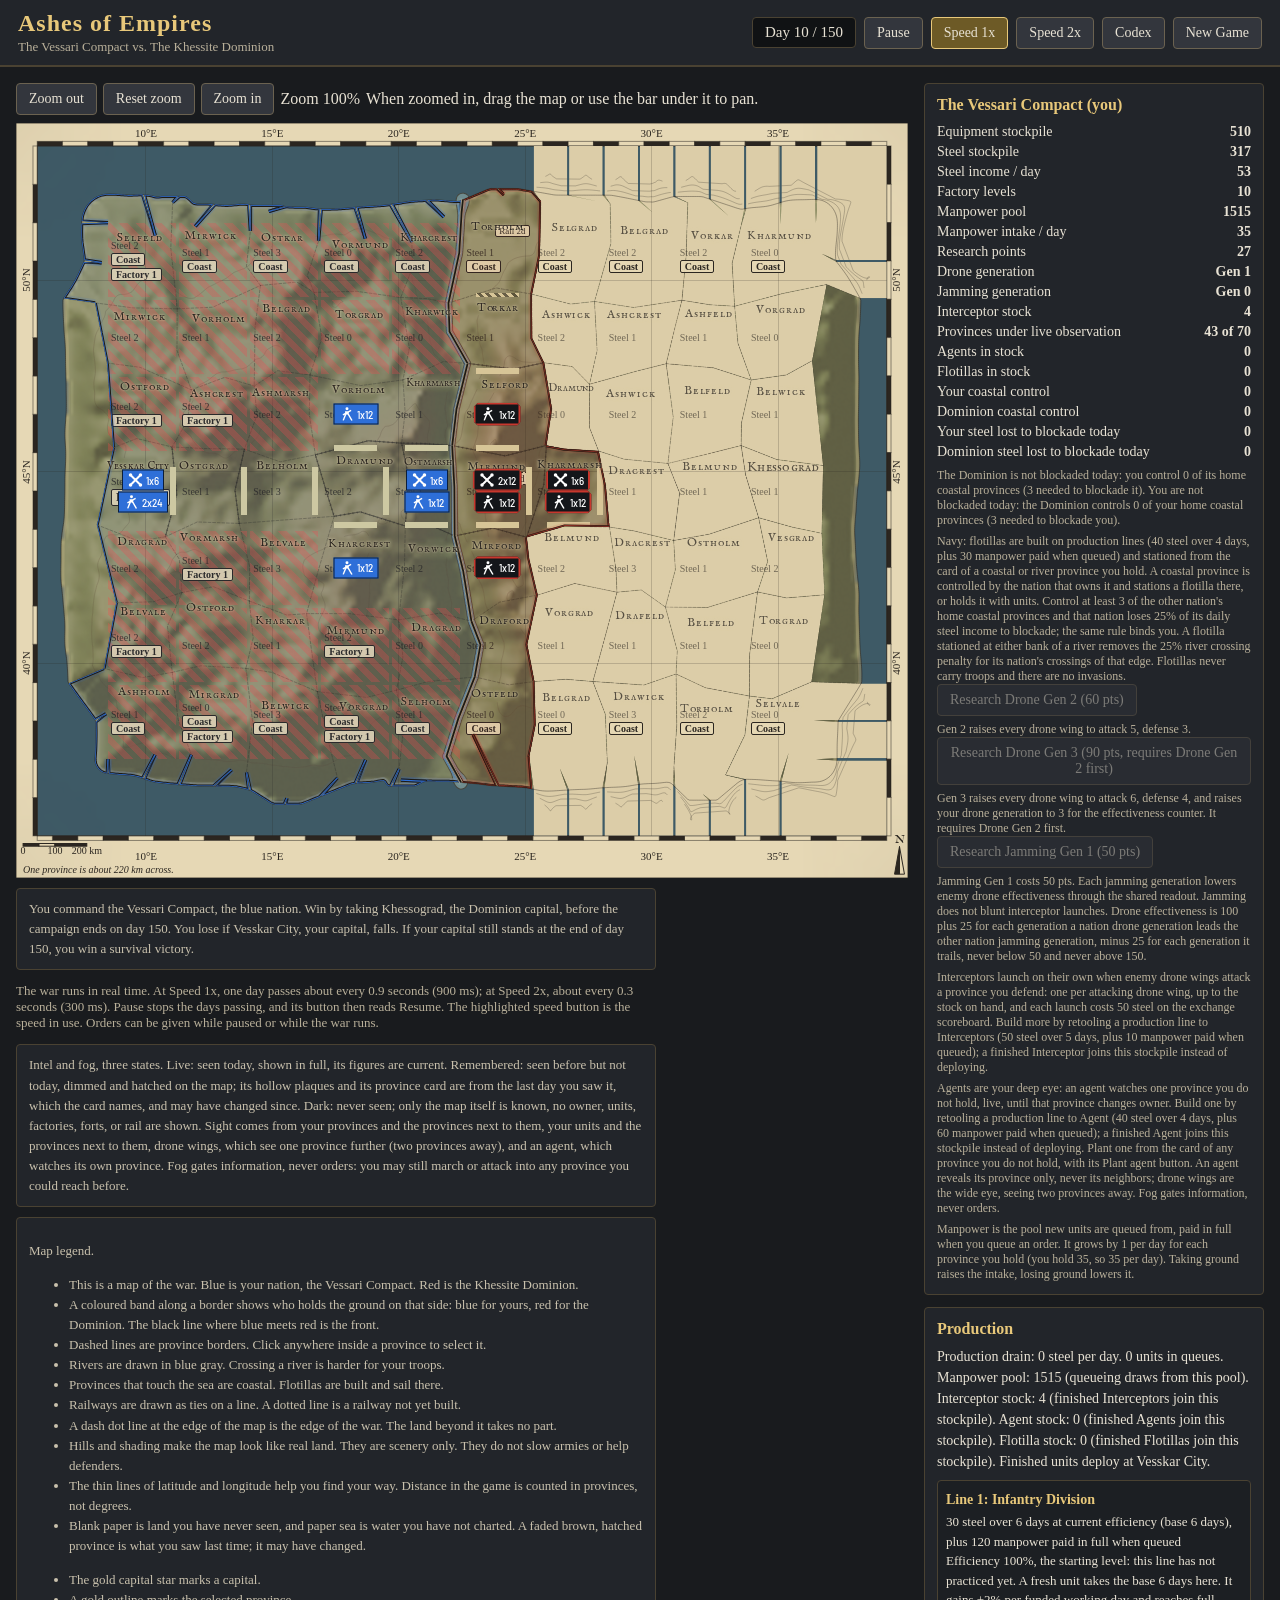
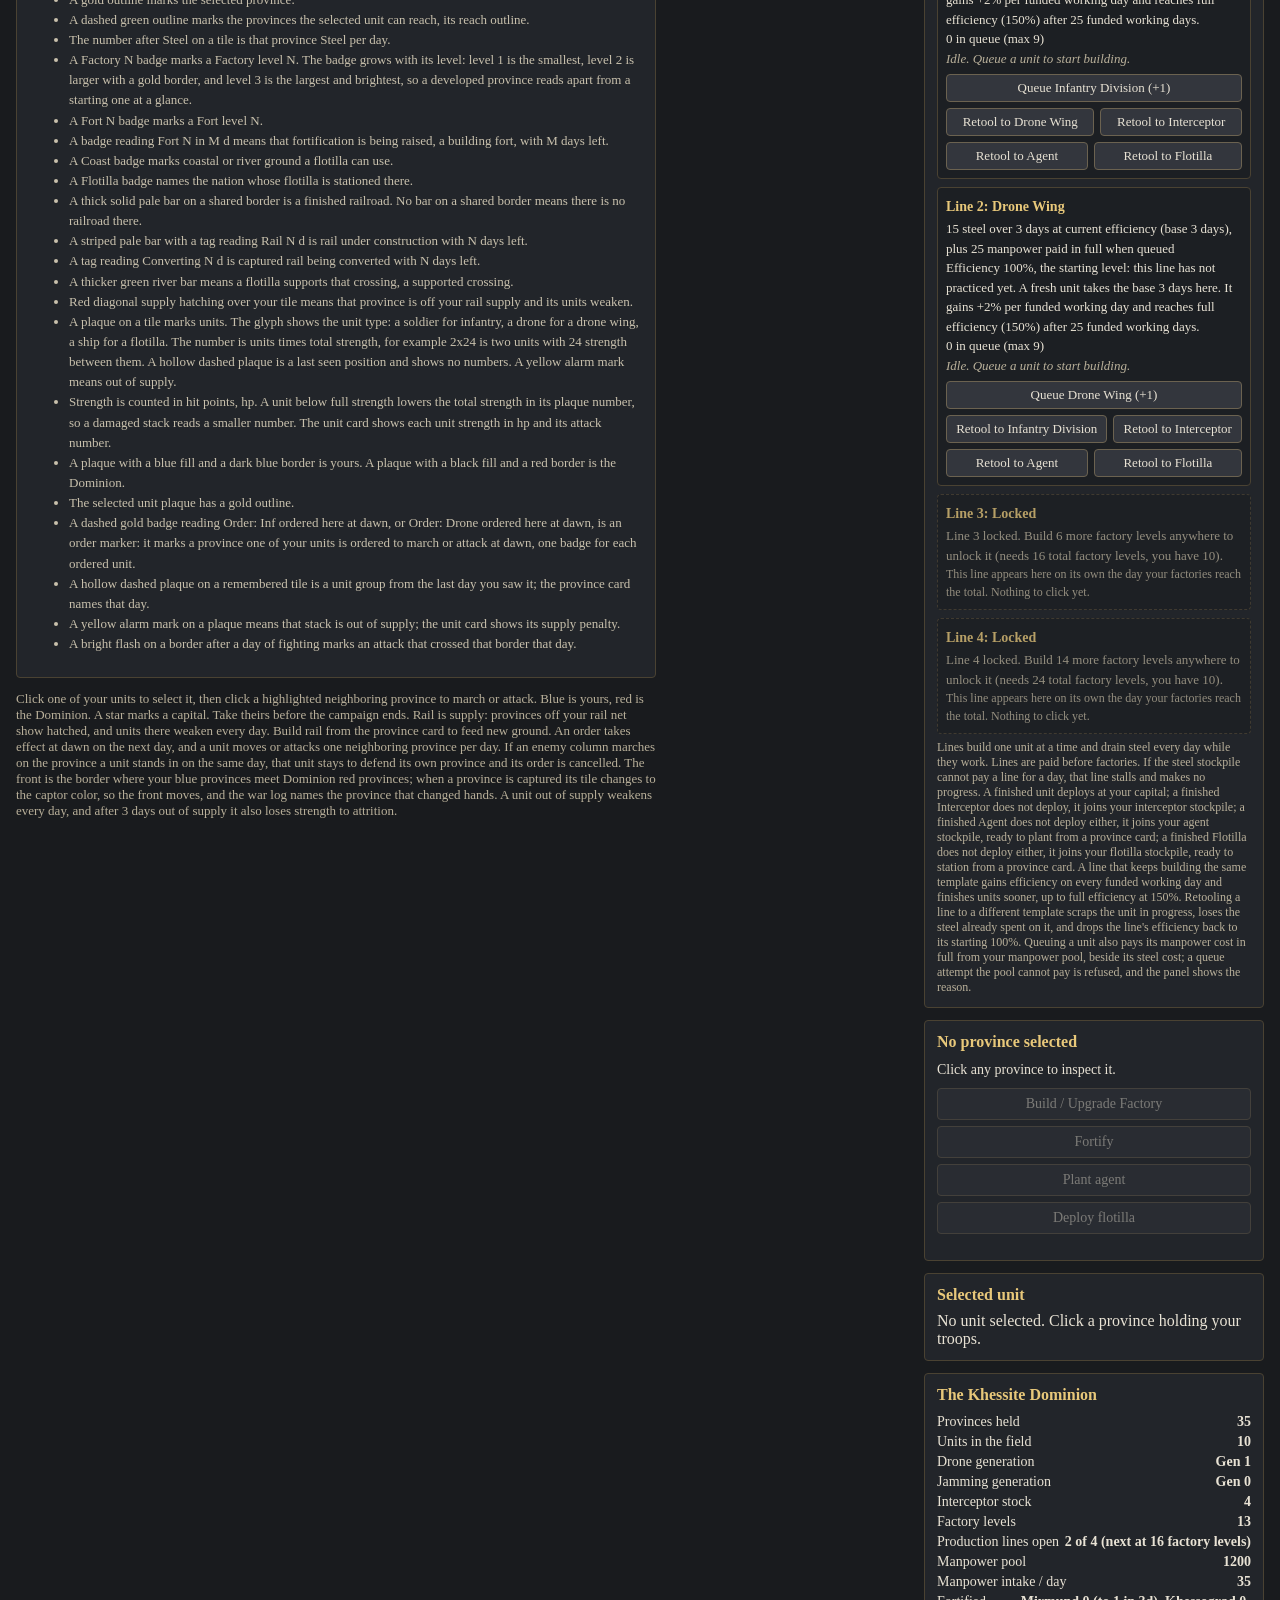
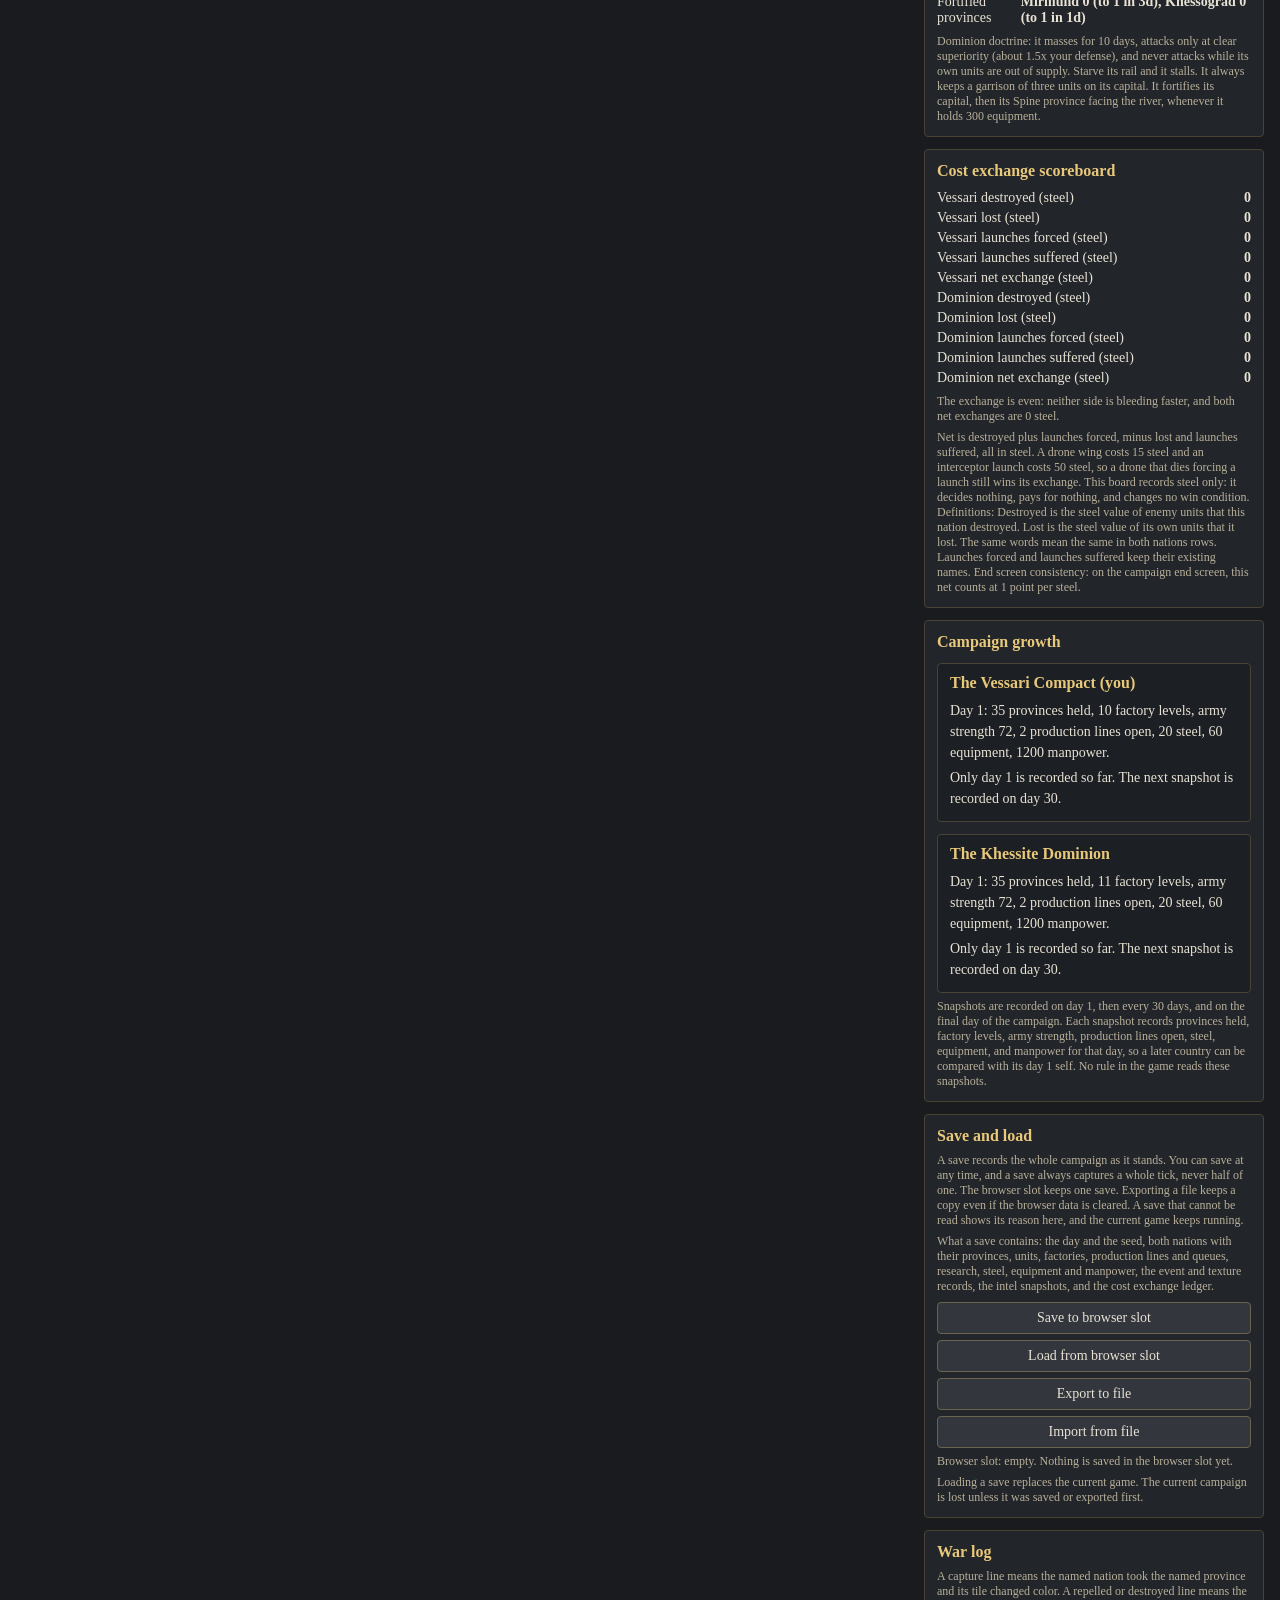
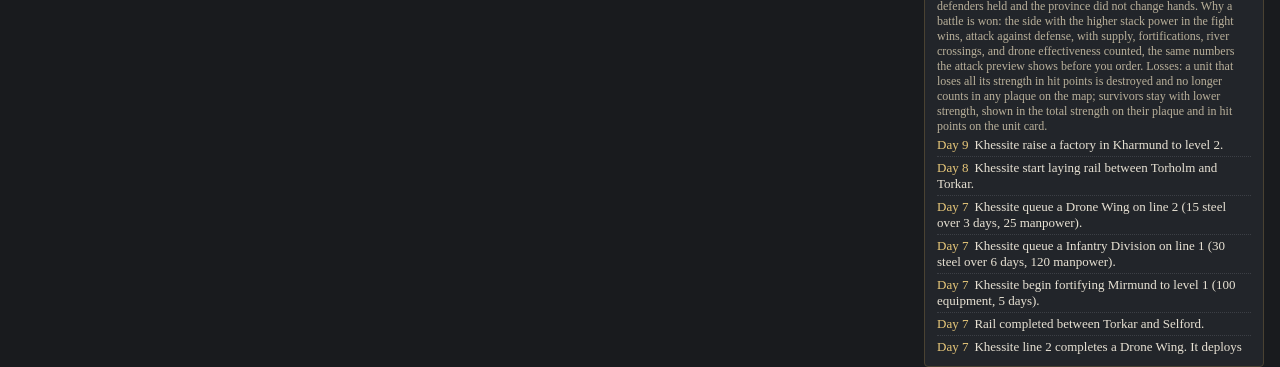
==== index.html @ 32f6f7ae "Cycle 23 Step 19a: TX-LAND winner wired above the relief raster (Opus 5.5)" ====
<!DOCTYPE html>
<html lang="en">
<head>
<meta charset="utf-8">
<meta name="viewport" content="width=device-width, initial-scale=1">
<title>Ashes of Empires, Iteration 2</title>
<link rel="stylesheet" href="css/style.css">
<link rel="stylesheet" href="css/plaques.css">
</head>
<body>
<header>
  <div class="title-block">
    <h1>Ashes of Empires</h1>
    <p class="subtitle">The Vessari Compact vs. The Khessite Dominion</p>
  </div>
  <div class="controls">
    <div class="day-box">Day <span id="day-counter">1</span> / <span id="day-max">150</span></div>
    <button id="btn-pause" type="button">Pause</button>
    <button id="btn-speed1" type="button" class="speed active">Speed 1x</button>
    <button id="btn-speed2" type="button" class="speed">Speed 2x</button>
    <button id="btn-codex" type="button">Codex</button>
    <button id="btn-new" type="button">New Game</button>
  </div>
</header>

<main>
  <section class="map-wrap">
    <div class="map-zoom">
      <button id="btn-zoom-out" type="button">Zoom out</button>
      <button id="btn-zoom-reset" type="button">Reset zoom</button>
      <button id="btn-zoom-in" type="button">Zoom in</button>
      <span id="zoom-label">Zoom 100%</span>
      <span id="pan-hint">When zoomed in, drag the map or use the bar under it to pan.</span>
    </div>
    <div id="map-viewport">
      <div id="map-board">
        <canvas id="map-base" aria-hidden="true"></canvas>
        <canvas id="map-fog" aria-hidden="true"></canvas>
        <canvas id="map-state" aria-hidden="true"></canvas>
        <div id="map" class="map" aria-label="Province map"></div>
        <div id="map-labels"></div>
        <div id="map-chart-labels"></div>
        <canvas id="map-beats" aria-hidden="true"></canvas>
      </div>
    </div>
    <div id="start-statement" class="intel-legend">
      You command the Vessari Compact, the blue nation. Win by taking Khessograd, the Dominion
      capital, before the campaign ends on day 150. You lose if Vesskar City, your capital, falls.
      If your capital still stands at the end of day 150, you win a survival victory.
    </div>
    <p id="controls-explain" class="hint">
      The war runs in real time. At Speed 1x, one day passes about every 0.9 seconds (900 ms);
      at Speed 2x, about every 0.3 seconds (300 ms). Pause stops the days passing, and its button
      then reads Resume. The highlighted speed button is the speed in use. Orders can be given
      while paused or while the war runs.
    </p>
    <div id="intel-legend" class="intel-legend">
      Intel and fog, three states. Live: seen today, shown in full, its figures are current.
      Remembered: seen before but not today, dimmed and hatched on the map; its hollow plaques
      and its province card are from the last day you saw it, which the card names, and may have changed since.
      Dark: never seen; only the map itself is known, no owner, units, factories, forts, or rail are shown.
      Sight comes from your provinces and the provinces next to them, your units and the provinces
      next to them, drone wings, which see one province further (two provinces away), and an agent,
      which watches its own province. Fog gates information, never orders: you may still march or
      attack into any province you could reach before.
    </div>
    <div id="map-legend" class="intel-legend">
      <p class="legend-title">Map legend.</p>
      <ul class="legend-list">
        <li>This is a map of the war. Blue is your nation, the Vessari Compact. Red is the Khessite Dominion.</li>
        <li>A coloured band along a border shows who holds the ground on that side: blue for yours, red for the Dominion. The black line where blue meets red is the front.</li>
        <li>Dashed lines are province borders. Click anywhere inside a province to select it.</li>
        <li>Rivers are drawn in blue gray. Crossing a river is harder for your troops.</li>
        <li>Provinces that touch the sea are coastal. Flotillas are built and sail there.</li>
        <li>Railways are drawn as ties on a line. A dotted line is a railway not yet built.</li>
        <li>A dash dot line at the edge of the map is the edge of the war. The land beyond it takes no part.</li>
        <li>Hills and shading make the map look like real land. They are scenery only. They do not slow armies or help defenders.</li>
        <li>The thin lines of latitude and longitude help you find your way. Distance in the game is counted in provinces, not degrees.</li>
        <li>Blank paper is land you have never seen, and paper sea is water you have not charted. A faded brown, hatched province is what you saw last time; it may have changed.</li>
      </ul>
      <ul class="legend-list legend-marks">
        <li>The gold capital star marks a capital.</li>
        <li>A gold outline marks the selected province.</li>
        <li>A dashed green outline marks the provinces the selected unit can reach, its reach outline.</li>
        <li>The number after Steel on a tile is that province Steel per day.</li>
        <li>A Factory N badge marks a Factory level N. The badge grows with its level: level 1 is the smallest, level 2 is larger with a gold border, and level 3 is the largest and brightest, so a developed province reads apart from a starting one at a glance.</li>
        <li>A Fort N badge marks a Fort level N.</li>
        <li>A badge reading Fort N in M d means that fortification is being raised, a building fort, with M days left.</li>
        <li>A Coast badge marks coastal or river ground a flotilla can use.</li>
        <li>A Flotilla badge names the nation whose flotilla is stationed there.</li>
        <li>A thick solid pale bar on a shared border is a finished railroad. No bar on a shared border means there is no railroad there.</li>
        <li>A striped pale bar with a tag reading Rail N d is rail under construction with N days left.</li>
        <li>A tag reading Converting N d is captured rail being converted with N days left.</li>
        <li>A thicker green river bar means a flotilla supports that crossing, a supported crossing.</li>
        <li>Red diagonal supply hatching over your tile means that province is off your rail supply and its units weaken.</li>
        <li>A plaque on a tile marks units. The glyph shows the unit type: a soldier for infantry, a drone for a drone wing, a ship for a flotilla. The number is units times total strength, for example 2x24 is two units with 24 strength between them. A hollow dashed plaque is a last seen position and shows no numbers. A yellow alarm mark means out of supply.</li>
        <li>Strength is counted in hit points, hp. A unit below full strength lowers the total strength in its plaque number, so a damaged stack reads a smaller number. The unit card shows each unit strength in hp and its attack number.</li>
        <li>A plaque with a blue fill and a dark blue border is yours. A plaque with a black fill and a red border is the Dominion.</li>
        <li>The selected unit plaque has a gold outline.</li>
        <li>A dashed gold badge reading Order: Inf ordered here at dawn, or Order: Drone ordered here at dawn, is an order marker: it marks a province one of your units is ordered to march or attack at dawn, one badge for each ordered unit.</li>
        <li>A hollow dashed plaque on a remembered tile is a unit group from the last day you saw it; the province card names that day.</li>
        <li>A yellow alarm mark on a plaque means that stack is out of supply; the unit card shows its supply penalty.</li>
        <li>A bright flash on a border after a day of fighting marks an attack that crossed that border that day.</li>
      </ul>
    </div>
    <p class="hint">
      Click one of your units to select it, then click a highlighted neighboring
      province to march or attack. Blue is yours, red is the Dominion.
      A star marks a capital. Take theirs before the campaign ends.
      Rail is supply: provinces off your rail net show hatched, and units there
      weaken every day. Build rail from the province card to feed new ground.
      An order takes effect at dawn on the next day, and a unit moves or attacks one neighboring province per day.
      If an enemy column marches on the province a unit stands in on the same day, that unit stays to defend its own province and its order is cancelled.
      The front is the border where your blue provinces meet Dominion red provinces; when a province is captured its tile changes to the captor color, so the front moves, and the war log names the province that changed hands.
      A unit out of supply weakens every day, and after 3 days out of supply it also loses strength to attrition.
    </p>
    <div id="banner" class="banner hidden">
      <div class="end-head">
        <h2 id="end-title"></h2>
        <p id="end-reason" class="end-reason"></p>
        <p id="end-day" class="end-day"></p>
      </div>
      <div id="end-scores" class="end-scores"></div>
      <p id="end-margin" class="end-margin"></p>
      <p id="end-explain" class="explain"></p>
      <button id="btn-end-new" type="button">New Game</button>
    </div>
  </section>

  <aside class="panel">
    <div class="card" id="nation-card">
      <h2>The Vessari Compact (you)</h2>
      <div class="stat-row"><span>Equipment stockpile</span><strong id="stat-equipment">0</strong></div>
      <div class="stat-row"><span>Steel stockpile</span><strong id="stat-steel">0</strong></div>
      <div class="stat-row"><span>Steel income / day</span><strong id="stat-steel-income">0</strong></div>
      <div class="stat-row"><span>Factory levels</span><strong id="stat-factories">0</strong></div>
      <div class="stat-row"><span>Manpower pool</span><strong id="stat-manpower">0</strong></div>
      <div class="stat-row"><span>Manpower intake / day</span><strong id="stat-manpower-intake">0</strong></div>
      <div class="stat-row"><span>Research points</span><strong id="stat-research">0</strong></div>
      <div class="stat-row"><span>Drone generation</span><strong id="stat-drone-gen">Gen 1</strong></div>
      <div class="stat-row"><span>Jamming generation</span><strong id="stat-jamming-gen">Gen 0</strong></div>
      <div class="stat-row"><span>Interceptor stock</span><strong id="stat-interceptors">0</strong></div>
      <div class="stat-row"><span>Provinces under live observation</span><strong id="stat-intel-live">0</strong></div>
      <div class="stat-row"><span>Agents in stock</span><strong id="stat-agents">0</strong></div>
      <div class="stat-row"><span>Flotillas in stock</span><strong id="stat-flotillas">0</strong></div>
      <div class="stat-row"><span>Your coastal control</span><strong id="stat-coastal-player">0</strong></div>
      <div class="stat-row"><span>Dominion coastal control</span><strong id="stat-coastal-enemy">0</strong></div>
      <div class="stat-row"><span>Your steel lost to blockade today</span><strong id="stat-blockade-player">0</strong></div>
      <div class="stat-row"><span>Dominion steel lost to blockade today</span><strong id="stat-blockade-enemy">0</strong></div>
      <p class="explain" id="blockade-status"></p>
      <p class="explain" id="navy-explain"></p>
      <button id="btn-research" type="button">Research Drone Gen 2 (60 pts)</button>
      <p class="explain" id="research-explain">Gen 2 raises every drone wing to attack 5, defense 3.</p>
      <button id="btn-research-gen3" type="button">Research Drone Gen 3 (90 pts)</button>
      <p class="explain" id="research-gen3-explain"></p>
      <button id="btn-research-jamming" type="button">Research Jamming Gen 1 (50 pts)</button>
      <p class="explain" id="research-jamming-explain"></p>
      <p class="explain" id="interceptor-explain"></p>
      <p class="explain" id="agent-explain"></p>
      <p class="explain" id="manpower-explain"></p>
    </div>

    <div class="card" id="production-card">
      <h2>Production</h2>
      <div id="prod-summary" class="prod-summary"></div>
      <div id="prod-notice" class="hidden"></div>
      <div id="production-lines" class="production-lines"></div>
      <p class="explain" id="prod-explain">Lines build one unit at a time and drain steel every day
      while they work. Lines are paid before factories. If the steel stockpile cannot pay a line
      for a day, that line stalls and makes no progress. A finished unit deploys at your capital; a finished
      Interceptor does not deploy, it joins your interceptor stockpile; a finished Agent does not deploy
      either, it joins your agent stockpile, ready to plant from a province card; a finished Flotilla does
      not deploy either, it joins your flotilla stockpile, ready to station from a province card. A line that keeps building
      the same template gains efficiency on every funded working day and finishes units sooner, up to full efficiency at 150%.
      Retooling a line to a different template scraps the unit in progress, loses the steel already spent on it, and drops
      the line's efficiency back to its starting 100%. Queuing a unit also pays its manpower cost in full from your
      manpower pool, beside its steel cost; a queue attempt the pool cannot pay is refused, and the panel shows the reason.</p>
    </div>

    <div class="card" id="province-card">
      <h2 id="prov-name">No province selected</h2>
      <div id="prov-details" class="prov-details">Click any province to inspect it.</div>
      <div id="prov-notice" class="hidden"></div>
      <div class="btn-col">
        <button id="btn-factory" type="button" disabled>Build / Upgrade Factory</button>
        <button id="btn-fort" type="button" disabled>Fortify</button>
        <button id="btn-agent" type="button" disabled>Plant agent</button>
        <button id="btn-flotilla" type="button" disabled>Deploy flotilla</button>
      </div>
      <div class="btn-col" id="rail-actions"></div>
      <p class="explain" id="prov-explain"></p>
    </div>

    <div class="card" id="unit-card">
      <h2>Selected unit</h2>
      <div id="unit-details">No unit selected. Click a province holding your troops.</div>
      <div id="unit-reinforce"></div>
      <div id="unit-notice" class="hidden"></div>
    </div>

    <div class="card" id="enemy-card">
      <h2>The Khessite Dominion</h2>
      <div class="stat-row"><span>Provinces held</span><strong id="stat-enemy-provs">0</strong></div>
      <div class="stat-row"><span>Units in the field</span><strong id="stat-enemy-units">0</strong></div>
      <div class="stat-row"><span>Drone generation</span><strong id="stat-enemy-gen">Gen 1</strong></div>
      <div class="stat-row"><span>Jamming generation</span><strong id="stat-enemy-jamming">Gen 0</strong></div>
      <div class="stat-row"><span>Interceptor stock</span><strong id="stat-enemy-interceptors">0</strong></div>
      <div class="stat-row"><span>Factory levels</span><strong id="stat-enemy-factories">0</strong></div>
      <div class="stat-row"><span>Production lines open</span><strong id="stat-enemy-lines">2</strong></div>
      <div class="stat-row"><span>Manpower pool</span><strong id="stat-enemy-manpower">0</strong></div>
      <div class="stat-row"><span>Manpower intake / day</span><strong id="stat-enemy-manpower-intake">0</strong></div>
      <div class="stat-row"><span>Fortified provinces</span><strong id="stat-enemy-forts">none</strong></div>
      <p class="explain">Dominion doctrine: it masses for 10 days, attacks only at clear
      superiority (about 1.5x your defense), and never attacks while its own units are
      out of supply. Starve its rail and it stalls. It always keeps a garrison of three
      units on its capital. It fortifies its capital, then its Spine province facing the
      river, whenever it holds <span id="ai-fort-eq">300</span> equipment.</p>
    </div>

    <div class="card" id="exchange-card">
      <h2>Cost exchange scoreboard</h2>
      <div class="stat-row"><span>Vessari destroyed (steel)</span><strong id="ex-player-destroyed">0</strong></div>
      <div class="stat-row"><span>Vessari lost (steel)</span><strong id="ex-player-lost">0</strong></div>
      <div class="stat-row"><span>Vessari launches forced (steel)</span><strong id="ex-player-forced">0</strong></div>
      <div class="stat-row"><span>Vessari launches suffered (steel)</span><strong id="ex-player-suffered">0</strong></div>
      <div class="stat-row"><span>Vessari net exchange (steel)</span><strong id="ex-player-net">0</strong></div>
      <div class="stat-row"><span>Dominion destroyed (steel)</span><strong id="ex-enemy-destroyed">0</strong></div>
      <div class="stat-row"><span>Dominion lost (steel)</span><strong id="ex-enemy-lost">0</strong></div>
      <div class="stat-row"><span>Dominion launches forced (steel)</span><strong id="ex-enemy-forced">0</strong></div>
      <div class="stat-row"><span>Dominion launches suffered (steel)</span><strong id="ex-enemy-suffered">0</strong></div>
      <div class="stat-row"><span>Dominion net exchange (steel)</span><strong id="ex-enemy-net">0</strong></div>
      <p class="explain" id="ex-headline"></p>
      <p class="explain" id="ex-explain"></p>
    </div>

    <div class="card" id="progression-card">
      <h2>Campaign growth</h2>
      <div id="progression-blocks" class="progression-blocks"></div>
      <p class="explain" id="progression-explain"></p>
    </div>

    <div class="card" id="save-card">
      <h2>Save and load</h2>
      <p class="explain">A save records the whole campaign as it stands. You can save at any
      time, and a save always captures a whole tick, never half of one. The browser slot
      keeps one save. Exporting a file keeps a copy even if the browser data is cleared.
      A save that cannot be read shows its reason here, and the current game keeps running.</p>
      <p class="explain" id="save-contents">What a save contains: the day and the seed, both
      nations with their provinces, units, factories, production lines and queues, research,
      steel, equipment and manpower, the event and texture records, the intel snapshots,
      and the cost exchange ledger.</p>
      <div class="btn-col">
        <button id="btn-save-slot" type="button">Save to browser slot</button>
        <button id="btn-load-slot" type="button">Load from browser slot</button>
        <button id="btn-export" type="button">Export to file</button>
        <button id="btn-import" type="button">Import from file</button>
      </div>
      <div id="save-slot-meta" class="explain"></div>
      <p class="explain" id="save-replace-warning">Loading a save replaces the current game.
      The current campaign is lost unless it was saved or exported first.</p>
      <input id="save-file-input" type="file" accept=".json,application/json" hidden>
      <div id="save-notice" class="hidden"></div>
    </div>

    <div class="card log-card">
      <h2>War log</h2>
      <p class="explain" id="log-explain">
        A capture line means the named nation took the named province and its tile changed color.
        A repelled or destroyed line means the defenders held and the province did not change hands.
        Why a battle is won: the side with the higher stack power in the fight wins, attack against defense, with supply, fortifications, river crossings, and drone effectiveness counted, the same numbers the attack preview shows before you order.
        Losses: a unit that loses all its strength in hit points is destroyed and no longer counts in any plaque on the map; survivors stay with lower strength, shown in the total strength on their plaque and in hit points on the unit card.
      </p>
      <ul id="log" class="log"></ul>
    </div>
  </aside>
</main>

<div id="event-overlay" class="overlay hidden">
  <div class="event-card" role="dialog" aria-modal="true" aria-labelledby="event-title">
    <div class="event-head"><span id="event-kicker" class="kicker"></span><span class="kicker">The game is paused</span></div>
    <h2 id="event-title"></h2>
    <div class="rule"></div>
    <p id="event-body" class="event-body"></p>
    <div class="event-why">
      <div id="event-why"></div>
      <div id="event-noeffect" class="noeffect"></div>
    </div>
    <div class="event-actions">
      <button id="btn-event-codex" type="button" class="linkish">Read the history in the codex</button>
      <button id="btn-event-continue" type="button" class="primary">Continue the war</button>
    </div>
  </div>
</div>

<div id="codex-overlay" class="overlay hidden">
  <div class="codex" role="dialog" aria-modal="true" aria-labelledby="codex-title">
    <div class="codex-head">
      <div>
        <h2 id="codex-title">Codex</h2>
        <div class="codex-sub">The world before the war, the turning points of this one, and the recurring texture reached so far. The game is paused while you read.</div>
      </div>
      <button id="btn-codex-close" type="button">Back to the war</button>
    </div>
    <div class="codex-body">
      <nav id="codex-nav" class="codex-nav" aria-label="Codex entries"></nav>
      <article id="codex-article" class="codex-article"></article>
    </div>
  </div>
</div>

<script src="js/sim.js"></script>
<script src="js/adapter.js"></script>
<script src="js/plaques.js"></script>
<script src="js/beats.js"></script>
<script src="js/map-geometry.js"></script>
<script src="js/map-chart.js"></script>
<script src="js/tx-land-data.js"></script>
<script src="js/map-canvas.js"></script>
<script src="js/lore.js"></script>
<script src="js/save.js"></script>
<script src="js/main.js"></script>
</body>
</html>
---- css/style.css ----
/* Ashes of Empires, Iteration 1 styles. Skeleton first, pretty later. */
* { box-sizing: border-box; }
body {
  margin: 0;
  font-family: Georgia, 'Times New Roman', serif;
  background: #191b1e;
  color: #e8e2d4;
}
header {
  display: flex;
  justify-content: space-between;
  align-items: center;
  padding: 10px 18px;
  background: #22252a;
  border-bottom: 2px solid #4a4232;
  flex-wrap: wrap;
  gap: 10px;
}
h1 { margin: 0; font-size: 24px; letter-spacing: 1px; color: #e8c87a; }
.subtitle { margin: 2px 0 0; font-size: 13px; color: #b9b09a; }
.controls { display: flex; gap: 8px; align-items: center; flex-wrap: wrap; }
.day-box {
  background: #101214; border: 1px solid #4a4232; border-radius: 4px;
  padding: 6px 12px; font-size: 15px;
}
button {
  background: #33363d; color: #e8e2d4; border: 1px solid #6b6250;
  border-radius: 4px; padding: 7px 12px; cursor: pointer; font-family: inherit;
  font-size: 14px;
}
button:hover:not(:disabled) { background: #454a53; }
button:disabled { opacity: 0.45; cursor: not-allowed; }
button.speed.active { background: #6d5a26; border-color: #e8c87a; }

main {
  display: flex; gap: 16px; padding: 16px; align-items: flex-start;
  flex-wrap: wrap;
}
.map-wrap { flex: 1 1 560px; min-width: 340px; }
.map {
  display: grid;
  grid-template-columns: repeat(10, 1fr);
  gap: 3px;
}
.province {
  position: relative;
  min-height: 74px;
  background: transparent;
  border: none;
  border-radius: 0;
  padding: 3px;
  cursor: pointer;
  font-size: 10px;
  overflow: hidden;
  text-align: left;
  color: #2B2620;
}
.province.selected { outline: 3px solid #e8c87a; outline-offset: -1px; }
.province.reachable { outline: 3px dashed #9fe08a; outline-offset: -3px; }
.province .steel { opacity: 0.85; }
.factory-badge {
  display: inline-block; margin-top: 2px; padding: 0 4px; border-radius: 2px;
  background: rgba(230, 216, 181, 0.92); color: #2B2620; border: 1px solid #2B2620; font-weight: bold;
}
.factory-badge.lvl1 { font-size: 10px; }
.factory-badge.lvl2 { font-size: 12px; }
.factory-badge.lvl3 { font-size: 14px; border-width: 2px; background: rgb(230, 216, 181); }
.units { position: absolute; bottom: 3px; left: 3px; right: 3px; display: flex; gap: 3px; flex-wrap: wrap; }
.unit-chip {
  font-size: 10px; padding: 1px 4px; border-radius: 2px; line-height: 1.5;
  background: rgba(230, 216, 181, 0.92); color: #2B2620; border: 1px solid #2B2620;
}
.unit-chip.picked { background: #2B2620; color: rgba(230, 216, 181, 0.92); font-weight: bold; }
.unit-chip.damaged { font-style: italic; }
/* Cycle 23 step 9: the selected unit's plaque. css/plaques.css owns the plaque look. */
.plaque-selected { outline: 2px solid #e8c87a; outline-offset: 1px; }
.hint { color: #b9b09a; font-size: 13px; max-width: 640px; }
.banner {
  margin-top: 12px; padding: 14px; border-radius: 4px; font-size: 18px;
  background: #2e4423; border: 1px solid #9fe08a; color: #eaffdf;
}
.banner.lost { background: #4d2323; border-color: #e08a8a; color: #ffe3e3; }
.hidden { display: none; }

.panel { flex: 0 1 340px; display: flex; flex-direction: column; gap: 12px; min-width: 280px; }
.card { background: #22252a; border: 1px solid #4a4232; border-radius: 4px; padding: 12px; }
.card h2 { margin: 0 0 8px; font-size: 16px; color: #e8c87a; }
.stat-row { display: flex; justify-content: space-between; padding: 2px 0; font-size: 14px; }
.explain { font-size: 12px; color: #b9b09a; margin: 6px 0 0; }
.btn-col { display: flex; flex-direction: column; gap: 6px; margin-top: 8px; }
.prov-details { font-size: 14px; line-height: 1.5; }
.log { list-style: none; margin: 0; padding: 0; font-size: 13px; max-height: 220px; overflow-y: auto; }
.log li { padding: 3px 0; border-bottom: 1px dotted #3c3f45; }
.log .day-tag { color: #e8c87a; margin-right: 6px; }
.log .battle-why { display: block; color: #b9b09a; margin-top: 2px; font-size: 12px; }

/* Cycle 3: supply and rail legibility. */
.province.unsupplied {
  background-image: repeating-linear-gradient(45deg, rgba(255, 70, 70, 0.28) 0 6px, rgba(0,0,0,0) 6px 12px);
}
.rail-bar { position: absolute; background: #d8cf9f; z-index: 2; }
.rail-bar.r { right: 0; top: 18%; bottom: 18%; width: 4px; }
.rail-bar.b { bottom: 0; left: 18%; right: 18%; height: 4px; }
.rail-bar.r.built { width: 6px; }
.rail-bar.b.built { height: 6px; }
.rail-bar.building { background: repeating-linear-gradient(45deg, #d8cf9f 0 3px, rgba(0,0,0,0.35) 3px 6px); }
.rail-tag {
  position: absolute; top: 2px; right: 2px; font-size: 9px; padding: 0 3px;
  background: rgba(230, 216, 181, 0.92); color: #2B2620; border: 1px solid #2B2620; border-radius: 2px; z-index: 3;
}
.sup-tag { color: #ff9d9d; font-weight: bold; }

/* Cycle 5: production panel. */
.prod-summary { font-size: 14px; line-height: 1.5; margin-bottom: 8px; }
.production-lines { display: flex; flex-direction: column; gap: 8px; }
.prod-line {
  background: #1c1f23; border: 1px solid #4a4232; border-radius: 4px;
  padding: 8px; font-size: 13px; line-height: 1.5;
}
.prod-line .prod-title { color: #e8c87a; font-weight: bold; font-size: 14px; margin-bottom: 2px; }
.prod-line .prod-idle { color: #b9b09a; font-style: italic; }
.prod-line .prod-note { color: #b9b09a; font-size: 12px; }
.prod-line .prod-stalled {
  color: #ff9d9d; font-weight: bold; margin: 4px 0;
  padding: 2px 6px; border-left: 3px solid #ff9d9d; background: rgba(120, 30, 30, 0.35);
}
/* Cycle 11: a refused queue or retool attempt, shown in the open. */
.prod-rejected {
  color: #ff9d9d; font-weight: bold; font-size: 13px; line-height: 1.5;
  margin: 0 0 8px; padding: 4px 6px; border-left: 3px solid #ff9d9d;
  background: rgba(120, 30, 30, 0.35);
}
.prod-btns { display: flex; gap: 6px; flex-wrap: wrap; margin-top: 6px; }
.prod-btns button { flex: 1 1 auto; font-size: 13px; padding: 5px 8px; }
.btn-reinforce { margin-top: 6px; }

/* Cycle 6: locked production slots, present but unavailable. */
.prod-line.locked { border: 1px dashed #4a4232; opacity: 0.75; }
.prod-line .prod-locked { color: #b9b09a; }

/* Cycle 7: event cards and the codex, from the Claude Design mockup. */
.overlay {
  position: fixed; inset: 0; z-index: 50; background: rgba(10, 11, 13, 0.62);
  display: flex; align-items: center; justify-content: center; padding: 16px;
}
.overlay.hidden { display: none; }
.kicker { font-size: 13px; letter-spacing: 2px; text-transform: uppercase; color: #b9b09a; }
.event-card {
  width: 600px; max-width: 100%; max-height: 100%; overflow-y: auto; box-sizing: border-box;
  background: #22252a; border: 1px solid #6b6250; border-radius: 6px;
  box-shadow: 0 18px 60px rgba(0, 0, 0, 0.6); padding: 32px 36px;
  display: flex; flex-direction: column; gap: 18px;
}
.event-head { display: flex; justify-content: space-between; align-items: baseline; gap: 12px; flex-wrap: wrap; }
.event-card h2, .codex h2 { margin: 0; font-weight: normal; color: #e8c87a; letter-spacing: 0.5px; }
.event-card h2 { font-size: 34px; }
.rule { height: 1px; background: #4a4232; }
.event-body { margin: 0; font-size: 18px; line-height: 1.6; }
.event-why {
  display: flex; flex-direction: column; gap: 6px; background: #1c1f23;
  border: 1px solid #4a4232; border-radius: 4px; padding: 12px 14px; font-size: 14px; line-height: 1.5;
}
.event-why .why-label { color: #e8c87a; }
.noeffect { color: #c9c1ad; }
.event-actions { display: flex; justify-content: space-between; align-items: center; gap: 12px; flex-wrap: wrap; }
button.primary { min-height: 44px; background: #6d5a26; color: #fff2c4; border-color: #e8c87a; padding: 10px 22px; font-size: 16px; }
button.primary:hover { background: #85702f; }
button.linkish { background: none; border: none; color: #e8c87a; text-decoration: underline; padding: 12px 0; font-size: 15px; }
button.linkish:hover { background: none; color: #fff2c4; }
.codex {
  width: 1100px; max-width: 100%; height: 86vh; box-sizing: border-box; background: #191b1e;
  border: 1px solid #6b6250; border-radius: 6px; box-shadow: 0 18px 60px rgba(0, 0, 0, 0.6);
  display: flex; flex-direction: column; overflow: hidden;
}
.codex-head {
  display: flex; justify-content: space-between; align-items: center; gap: 12px; flex-wrap: wrap;
  padding: 16px 28px; background: #22252a; border-bottom: 2px solid #4a4232;
}
.codex-head h2 { font-size: 26px; letter-spacing: 1px; }
.codex-sub { font-size: 13px; color: #b9b09a; }
.codex-head button { min-height: 44px; }
.codex-body { display: flex; flex-wrap: wrap; flex: 1 1 auto; min-height: 0; overflow-y: auto; }
.codex-nav {
  flex: 1 1 260px; max-width: 320px; box-sizing: border-box; border-right: 1px solid #4a4232;
  padding: 20px 16px; display: flex; flex-direction: column; gap: 6px; background: #1c1f23;
}
.codex-nav .kicker { font-size: 12px; padding: 0 10px 6px; }
.codex-nav .kicker.later { padding-top: 18px; }
.codex-entry {
  min-height: 44px; text-align: left; display: flex; flex-direction: column; gap: 2px;
  padding: 8px 12px; background: transparent; border: 1px solid transparent; color: #e8e2d4;
}
.codex-entry .entry-title { font-size: 16px; }
.codex-entry .entry-kind { font-size: 12px; color: #b9b09a; }
.codex-entry[aria-pressed="true"] { background: #2c2a24; border-color: #6b6250; }
.codex-entry[aria-pressed="true"] .entry-title { color: #e8c87a; }
.codex-beat { font-size: 14px; line-height: 1.5; padding: 0 10px; }
.codex-entry .beat-day { color: #e8c87a; }
.codex-beat.pending { color: #b9b09a; }
.codex-texture { font-size: 14px; line-height: 1.5; padding: 0 10px; }
.codex-texture.pending { color: #b9b09a; }
.codex-article { flex: 999 1 480px; min-width: 0; padding: 36px 48px; display: flex; flex-direction: column; gap: 16px; }
.codex-article h3 { margin: 0; font-size: 34px; font-weight: normal; color: #e8c87a; }
.codex-article .rule { max-width: 720px; }
.codex-article p { margin: 0; max-width: 720px; font-size: 18px; line-height: 1.65; }
@media (max-width: 700px) {
  .codex-nav { max-width: none; border-right: none; border-bottom: 1px solid #4a4232; }
  .codex-article { padding: 24px 16px; }
  .event-card { padding: 24px 20px; }
}

/* Cycle 8: fortification badges on the map. */
.fort-badge {
  /* Pinned to the tile's top right, where unit chips never reach. */
  position: absolute; top: 2px; right: 2px; z-index: 1;
  display: inline-block; padding: 0 4px; border-radius: 2px;
  background: rgba(230, 216, 181, 0.92); color: #2B2620; border: 1px solid #2B2620; font-weight: bold;
}
.fort-badge.lvl2 { border-width: 2px; }
.fort-badge.building { font-weight: normal; border-style: dashed; }
/* Cycle 9 step 0 (Cycle 8 judge Flag 1): during an upgrade both badges
   exist on one tile, so the building badge sits below the level badge
   instead of covering it. The current level stays visible the whole
   build, because that level is the bonus combat uses that day. */
.fort-badge.building { top: 18px; }

/* Cycle 13 step 2: intel and fog on the map. Remembered provinces are
   dimmed with the supply overlay's hatched language over their
   snapshot owner's color; dark provinces lose owner color entirely.
   Ghost chips are a snapshot's unit figures, marked with their day. */
.province.owner-fog .steel { opacity: 0.6; }
.unit-chip.ghost { border-style: dashed; opacity: 0.8; font-style: italic; }
.intel-legend {
  margin-top: 10px; font-size: 13px; line-height: 1.55; color: #c9c1ad;
  background: #22252a; border: 1px solid #4a4232; border-radius: 4px; padding: 10px 12px;
  max-width: 640px;
}

/* Cycle 14 step 2: navy marks on the map. Coast and flotilla badges
   sit in the tile text flow like the factory badge, never over the
   fort badge at the top right. The river bars on the tile borders are
   retired (Cycle 23 Step 12b): the base canvas draws the river. */
.coast-badge {
  display: inline-block; margin-top: 2px; padding: 0 4px; border-radius: 2px;
  background: rgba(230, 216, 181, 0.92); color: #2B2620; border: 1px solid #2B2620; font-weight: bold;
}
.flotilla-badge {
  display: inline-block; margin-top: 2px; padding: 0 4px; border-radius: 2px;
  background: rgba(230, 216, 181, 0.92); color: #2B2620; font-weight: bold;
  border: 1px solid #2B2620;
}

/* Cycle 15 step 2a: the campaign end screen banner. The banner container
   sets NO display property of its own, so the shared .hidden rule still
   hides it and the empty banner never shows while the war runs or after
   New Game. The id rule below pins the hidden state at id specificity,
   so no later class or element style can reveal it. Layout styling for
   the end screen is a later step. */
#banner.hidden { display: none; }

/* Cycle 15 step 2b: layout for the campaign end screen that step 2a
   built. The two nation score blocks sit side by side on a wide screen
   and stack on a narrow one, and every long row wraps instead of
   overflowing. Nothing here gives the banner container a display
   property, so the banner hidden rule above still hides it and still
   wins while the war runs or after New Game. */
.end-scores {
  display: flex;
  flex-wrap: wrap;
  gap: 12px;
  margin: 12px 0 4px;
}
.end-nation {
  flex: 1 1 260px;
  min-width: 0;
  background: #1c1f23;
  border: 1px solid #4a4232;
  border-radius: 4px;
  padding: 10px 12px;
  overflow-wrap: break-word;
  word-wrap: break-word;
}
.end-nation-title {
  color: #e8c87a;
  font-weight: bold;
  font-size: 16px;
  margin-bottom: 6px;
}
.end-row {
  font-size: 14px;
  line-height: 1.5;
  padding: 2px 0;
  overflow-wrap: break-word;
  word-wrap: break-word;
}
.end-total {
  font-weight: bold;
  border-top: 1px solid #4a4232;
  margin-top: 8px;
  padding-top: 6px;
}
.end-head h2 {
  margin: 0 0 6px;
}
.end-reason {
  margin: 0 0 4px;
}
.end-day {
  margin: 0;
}
.end-margin {
  font-weight: bold;
  margin: 10px 0 0;
}
#btn-end-new {
  margin-top: 10px;
}

/* Cycle 16 step 3: the save and load card. The notice under the buttons
   follows the established notice language of the production panel: green
   for a good outcome, red for a failure, same palette and same left bar,
   so a saved or loaded campaign and a refused one read the same way. */
.save-notice-ok,
.save-notice-error {
  font-size: 13px; font-weight: bold; line-height: 1.5;
  margin: 10px 0 0; padding: 4px 6px;
}
.save-notice-ok {
  color: #9fe08a; border-left: 3px solid #9fe08a; background: rgba(40, 90, 40, 0.28);
}
.save-notice-error {
  color: #ff9d9d; border-left: 3px solid #ff9d9d; background: rgba(120, 30, 30, 0.35);
}

/* Cycle 18 Step 3: order marker on the map tile. */
.order-marker {
  display: inline-block;
  margin-top: 2px;
  padding: 0 4px;
  border-radius: 2px;
  background: rgba(230, 216, 181, 0.92);
  color: #2B2620;
  border: 1px solid #2B2620;
  font-weight: bold;
}

/* Cycle 20 Step 4: campaign progression panel. */
.progression-blocks { display: flex; flex-wrap: wrap; gap: 12px; margin: 12px 0 4px; }
.progression-nation { flex: 1 1 260px; min-width: 0; background: #1c1f23; border: 1px solid #4a4232; border-radius: 4px; padding: 10px 12px; overflow-wrap: break-word; word-wrap: break-word; }
.progression-nation-title { color: #e8c87a; font-weight: bold; font-size: 16px; margin-bottom: 6px; }
.progression-row { font-size: 14px; line-height: 1.5; padding: 2px 0; overflow-wrap: break-word; word-wrap: break-word; }
.progression-change { font-weight: bold; border-top: 1px solid #4a4232; margin-top: 8px; padding-top: 6px; }

/* Cycle 23 Step 6b: map canvas viewport and zoom controls. */
/* Cycle 23 zoom pan step: overflow-x auto (was overflow hidden) so the
   scaled board gets a native horizontal scrollbar exactly when it is wider
   than the viewport (zoom above 1), and none at zoom 1 or below. Vertical
   stays hidden: applyZoom sizes the viewport height to the scaled board. */
#map-viewport { position: relative; overflow-x: auto; overflow-y: hidden; }
#map-viewport.pannable { cursor: grab; user-select: none; }
#map-viewport.pannable.dragging { cursor: grabbing; }
#map-viewport.pannable.dragging * { cursor: grabbing; }
#map-board { position: relative; transform-origin: 0 0; }
#map-base { position: absolute; inset: 0; width: 100%; height: 100%; pointer-events: none; z-index: 0; }
#map-state { position: absolute; inset: 0; width: 100%; height: 100%; pointer-events: none; z-index: 2; }
#map { position: relative; z-index: 1; }
.map-zoom { display: flex; gap: 6px; align-items: center; margin-bottom: 8px; }

/* Cycle 23 Step 8: fog canvas between the base canvas and the tiles.
   Fogged tiles turn translucent so the fog treatments show through. */
#map-fog { position: absolute; inset: 0; width: 100%; height: 100%; pointer-events: none; z-index: 1; }
#map { z-index: 2; }
#map-state { z-index: 3; }

/* Cycle 23 Step 9, chart board: the board padding (the chart margins) is set
   from js/main.js and counts inside the board box. */
#map-board { box-sizing: border-box; }

/* Cycle 23 Step 12b (MAP_TREATMENT 5.4 and 5.5): province names move off the
   tiles onto #map-labels, set in IM Fell English SC on the label reserves.
   Tiles keep no background, border, or box; their badges and chips are
   Paper chips with an Ink hairline, set in the rules above. */
@font-face {
  font-family: "IM Fell English SC";
  src: url("../assets/fonts/IMFellEnglishSC-Regular.ttf") format("truetype");
  font-weight: 400;
  font-style: normal;
  font-display: swap;
}
#map-labels { position: absolute; z-index: 4; pointer-events: none; }
.map-label {
  position: absolute;
  transform: translate(-50%, -50%);
  font-family: "IM Fell English SC", Georgia, serif;
  font-size: 12px;
  color: #2B2620;
  letter-spacing: 0.08em;
  white-space: nowrap;
  line-height: 1.2;
  text-shadow: 0 0 2px rgba(230, 216, 181, 0.9), 0 0 4px rgba(230, 216, 181, 0.6);
}
.map-label.capital { font-size: 14px; }
.map-label.dark { opacity: 0.75; }

/* Cycle 23 Step 13 (MAP_TREATMENT 4.3 and 4.4): chart border labels over the
   whole board, positioned in percent of the board from js/main.js. IM Fell
   English (roman) is declared per the treatment; only the SC face ships, so
   the roman labels fall back to Georgia until a roman asset lands. */
#map-chart-labels { position: absolute; inset: 0; pointer-events: none; z-index: 5; }
#map-beats { position: absolute; inset: 0; width: 100%; height: 100%; pointer-events: none; z-index: 6; }
.chart-label {
  position: absolute;
  transform: translate(-50%, -50%);
  color: #2B2620;
  white-space: nowrap;
  line-height: 1.2;
}
.degree-label { font-family: "IM Fell English", Georgia, serif; font-size: 11px; }
.degree-label.degree-side { transform: translate(-50%, -50%) rotate(-90deg); }
.scale-label { font-family: "IM Fell English", Georgia, serif; font-size: 10px; }
.scale-note { font-family: "IM Fell English", Georgia, serif; font-size: 10px; font-style: italic; transform: translate(0, -50%); }
.north-label { font-family: "IM Fell English SC", Georgia, serif; font-size: 12px; }
---- css/plaques.css ----
@font-face {
  font-family: "Barlow Semi Condensed";
  src: url("../assets/fonts/BarlowSemiCondensed-Medium.ttf") format("truetype");
  font-weight: 500;
  font-style: normal;
  font-display: swap;
}

.plaque-layer {
  position: absolute;
  inset: 0;
  pointer-events: none;
}

.plaque {
  position: absolute;
  transform: translate(-50%, -50%);
  display: flex;
  align-items: center;
  gap: 2px;
  padding: 1px 4px;
  font-family: "Barlow Semi Condensed", sans-serif;
  font-size: 11px;
  line-height: 1.2;
  color: #FFFFFF;
}

.plaque.faction-player {
  background: #2E6FD8;
  border: 1px solid #0B1E3A;
  border-radius: 0;
}

.plaque.faction-enemy {
  background: #14161A;
  border: 2px solid #C8372D;
  border-radius: 0;
  clip-path: polygon(
    4px 0,
    calc(100% - 4px) 0,
    100% 4px,
    100% calc(100% - 4px),
    calc(100% - 4px) 100%,
    4px 100%,
    0 calc(100% - 4px),
    0 4px
  );
}

.plaque-hollow {
  background: transparent;
  color: #8A8A8A;
  border: 1px dashed #8A8A8A;
}

.plaque-hollow .glyph {
  opacity: 0.65;
  color: #9A9A9A;
}

.plaque .glyph svg {
  width: 17px;
  height: 17px;
  display: block;
}

.plaque .alarm {
  color: #FFD94D;
  display: inline-flex;
}

.building-mark {
  position: absolute;
  transform: translate(-50%, 0);
  display: flex;
  gap: 1px;
  font-family: "Barlow Semi Condensed", sans-serif;
  font-size: 9px;
  color: #F2ECD9;
  background: rgba(0, 0, 0, 0.55);
  padding: 0 2px;
}
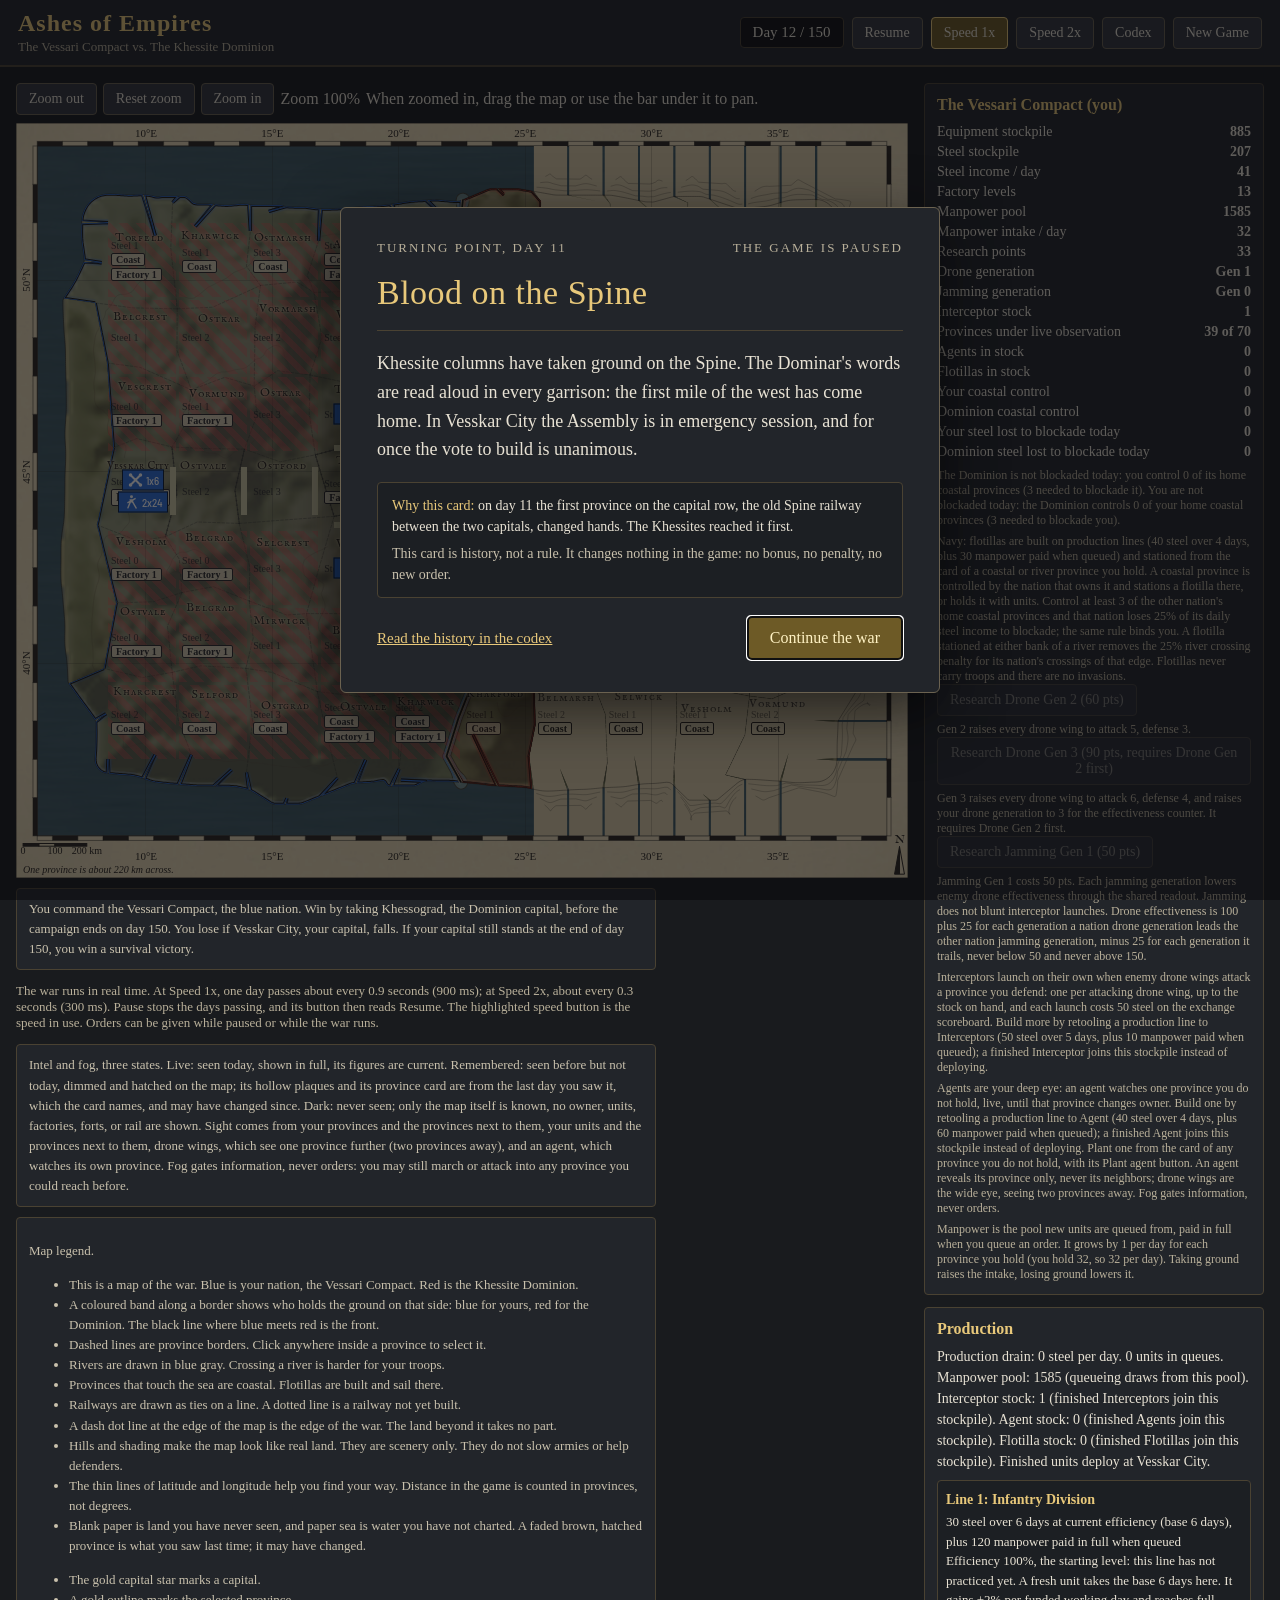
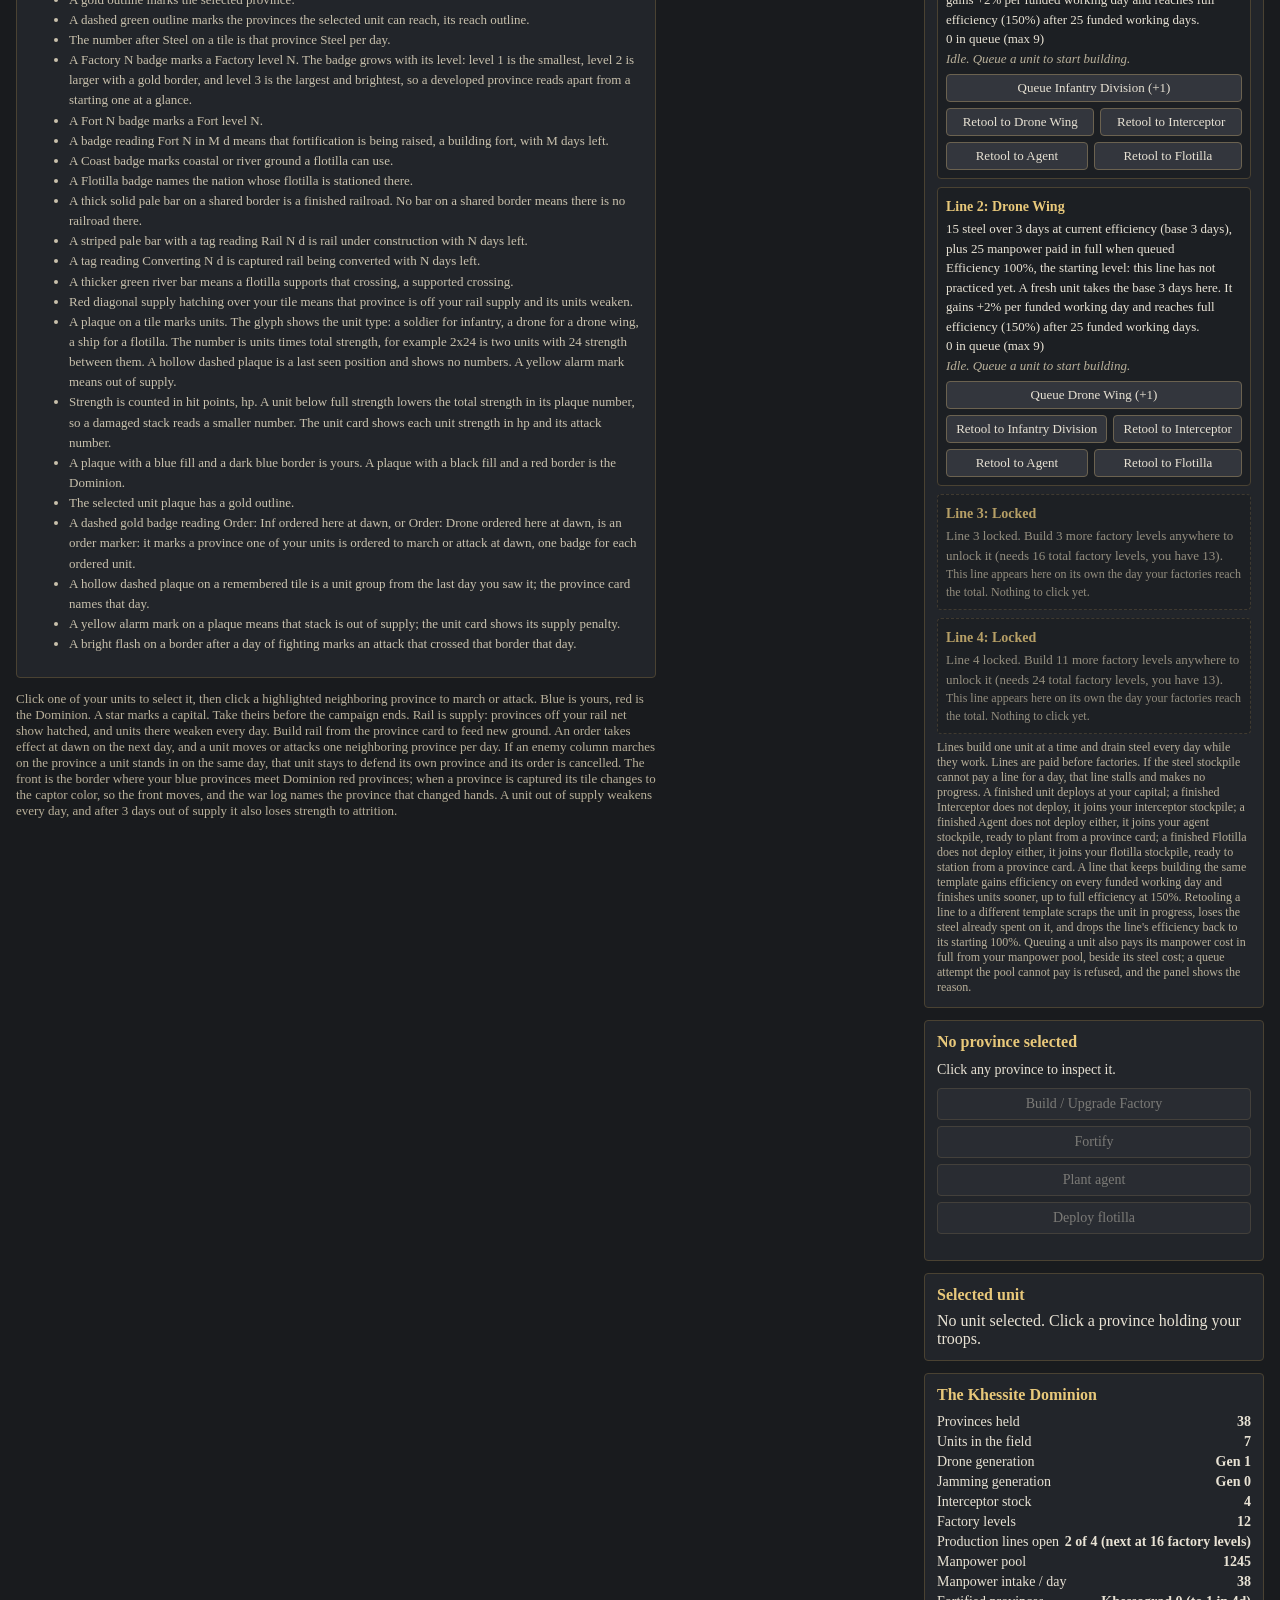
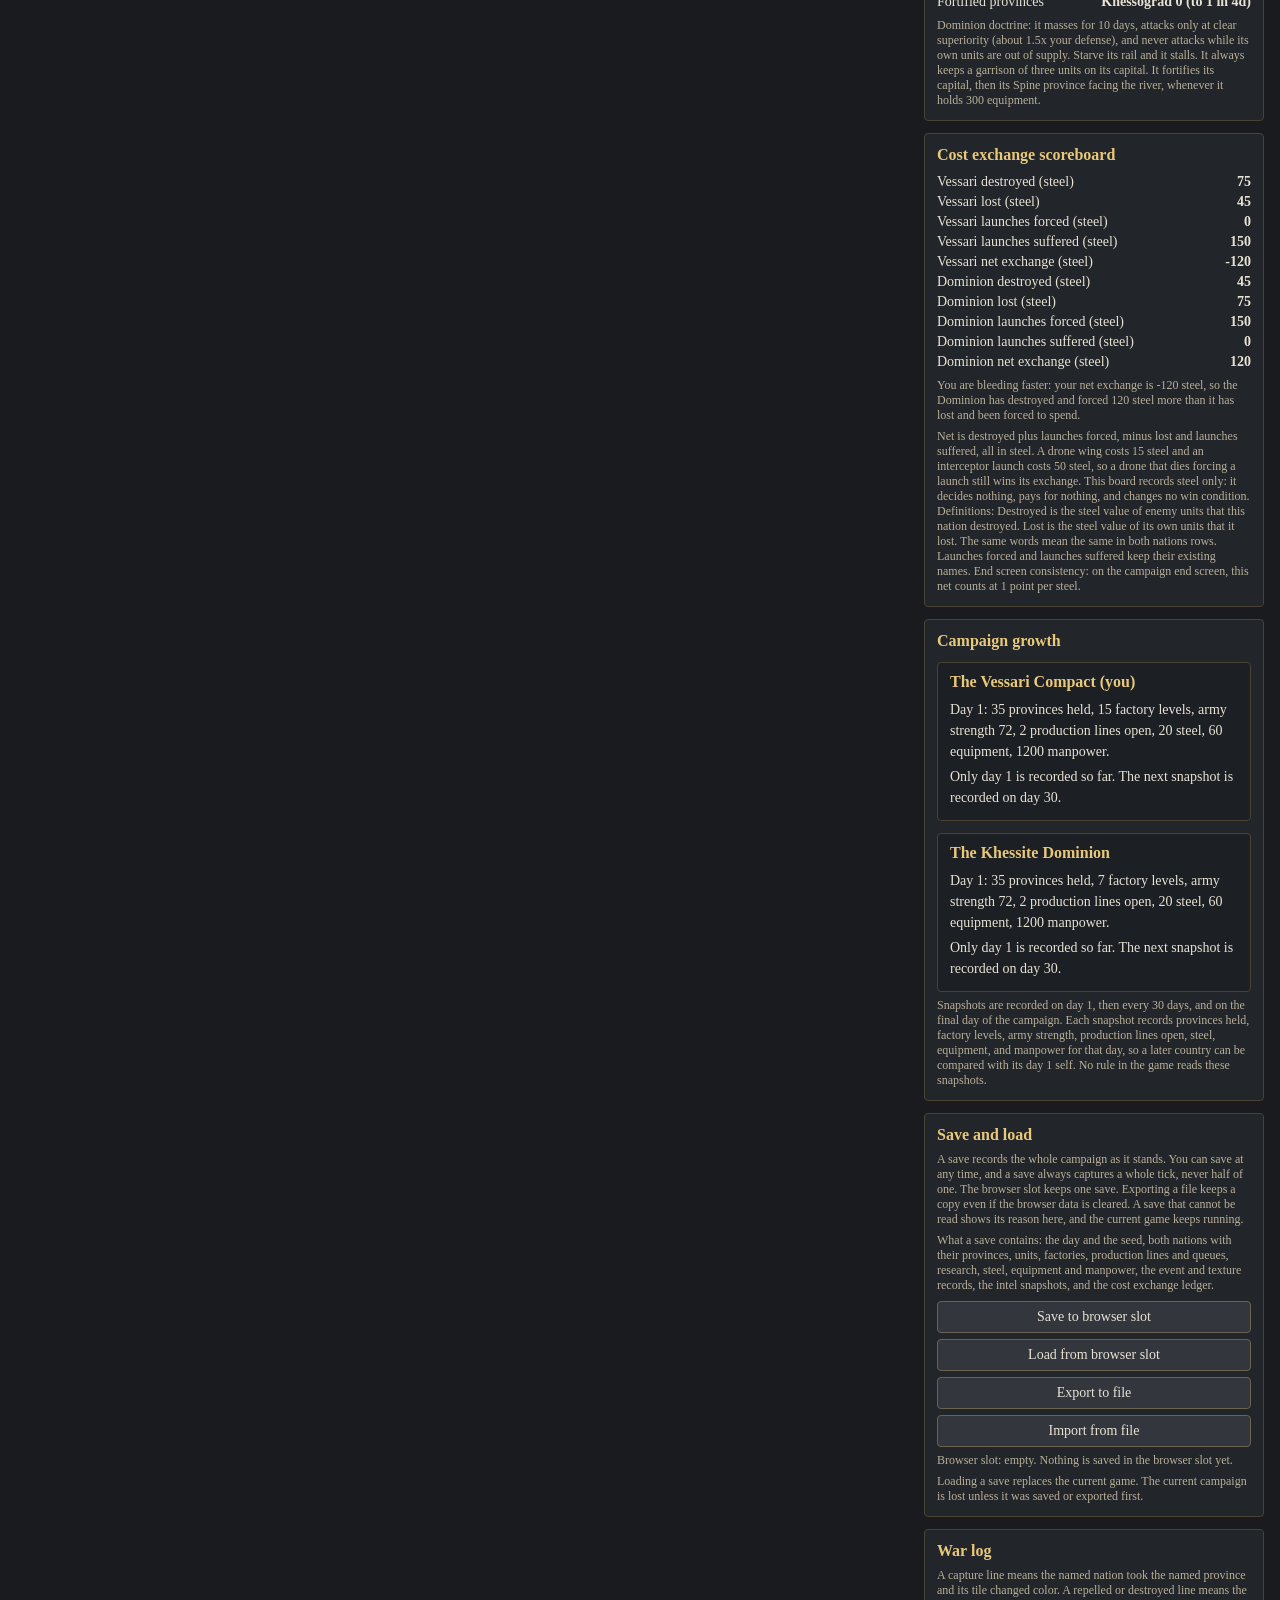
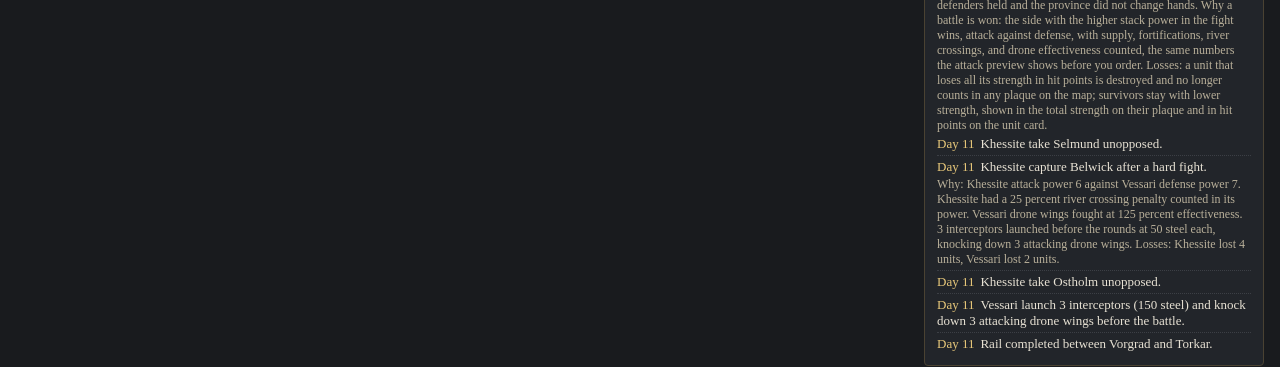
==== commit 59f51821: "Cycle 23 Step 19b: TX-SEA and TX-PAPER baked on the Blender route and wired" ====
--- a/index.html
+++ b/index.html
@@ -315,6 +315,8 @@
 <script src="js/map-geometry.js"></script>
 <script src="js/map-chart.js"></script>
 <script src="js/tx-land-data.js"></script>
+<script src="js/tx-sea-data.js"></script>
+<script src="js/tx-paper-data.js"></script>
 <script src="js/map-canvas.js"></script>
 <script src="js/lore.js"></script>
 <script src="js/save.js"></script>
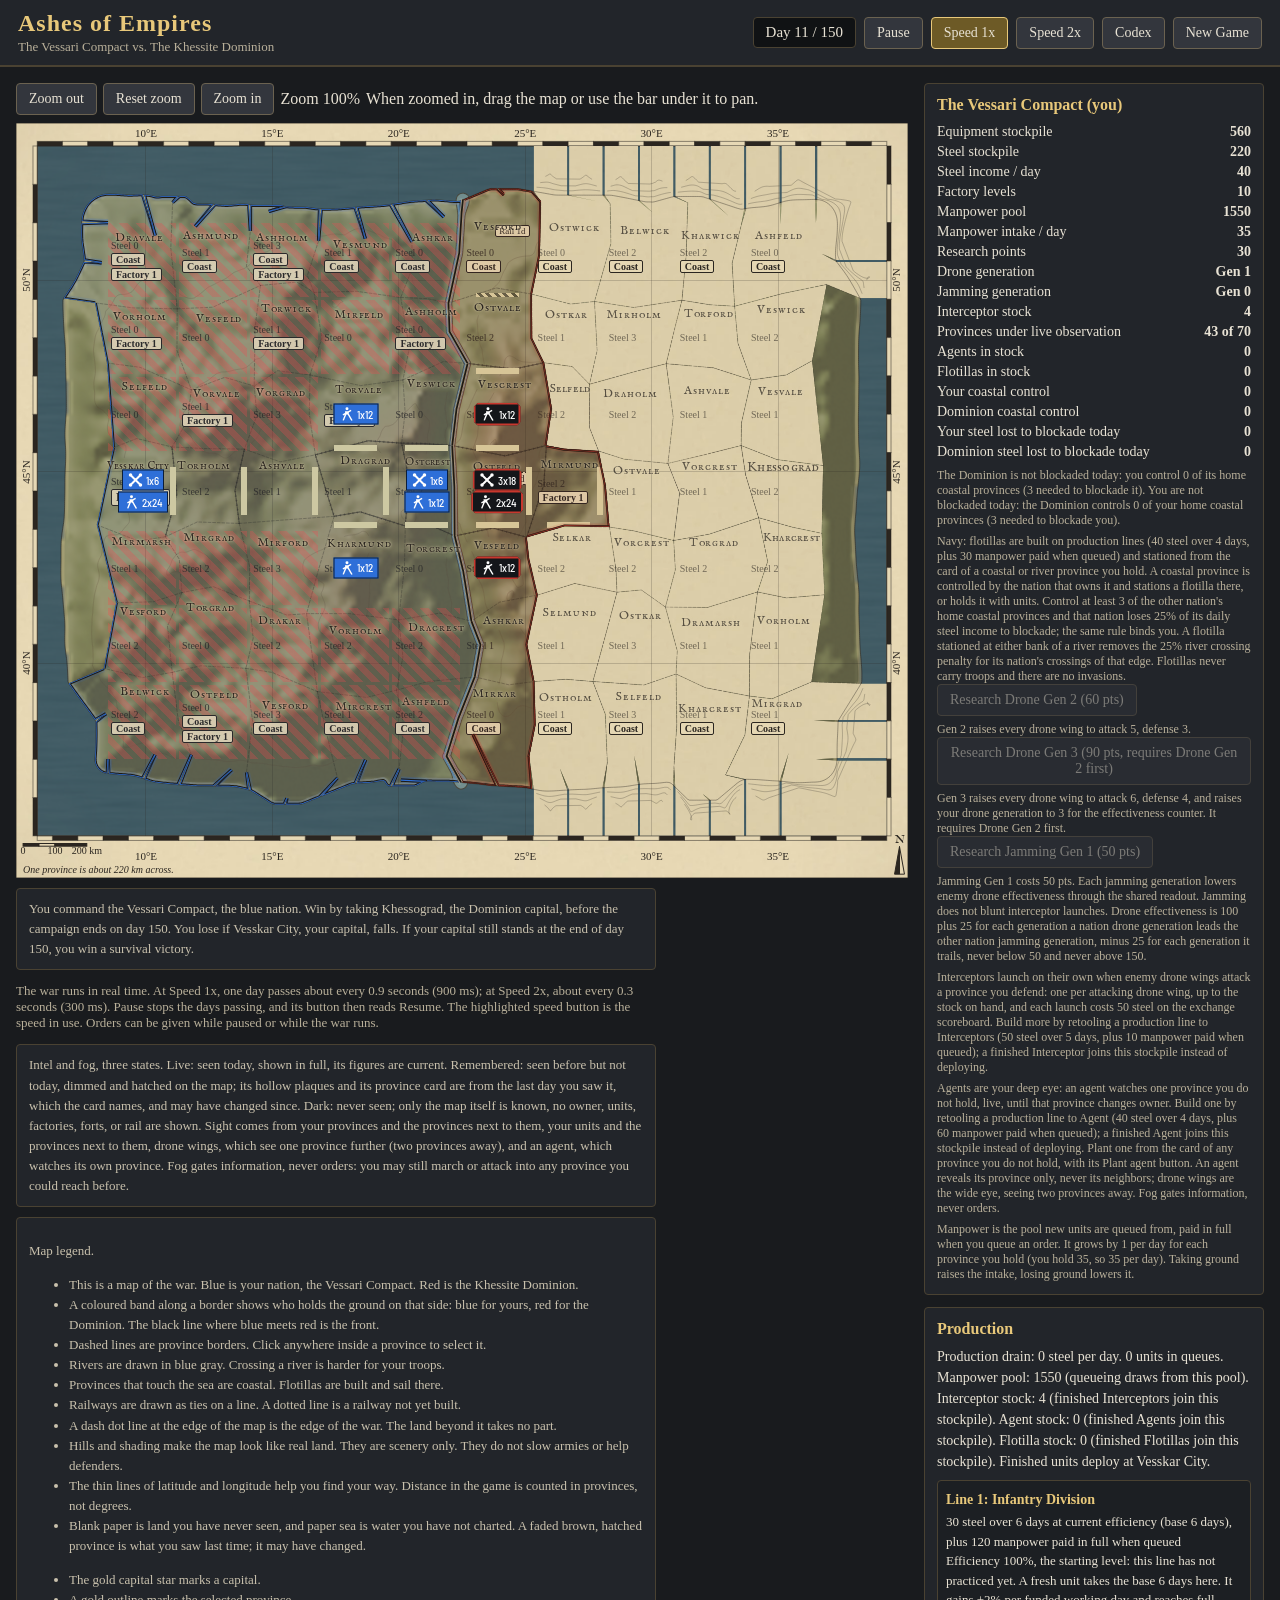
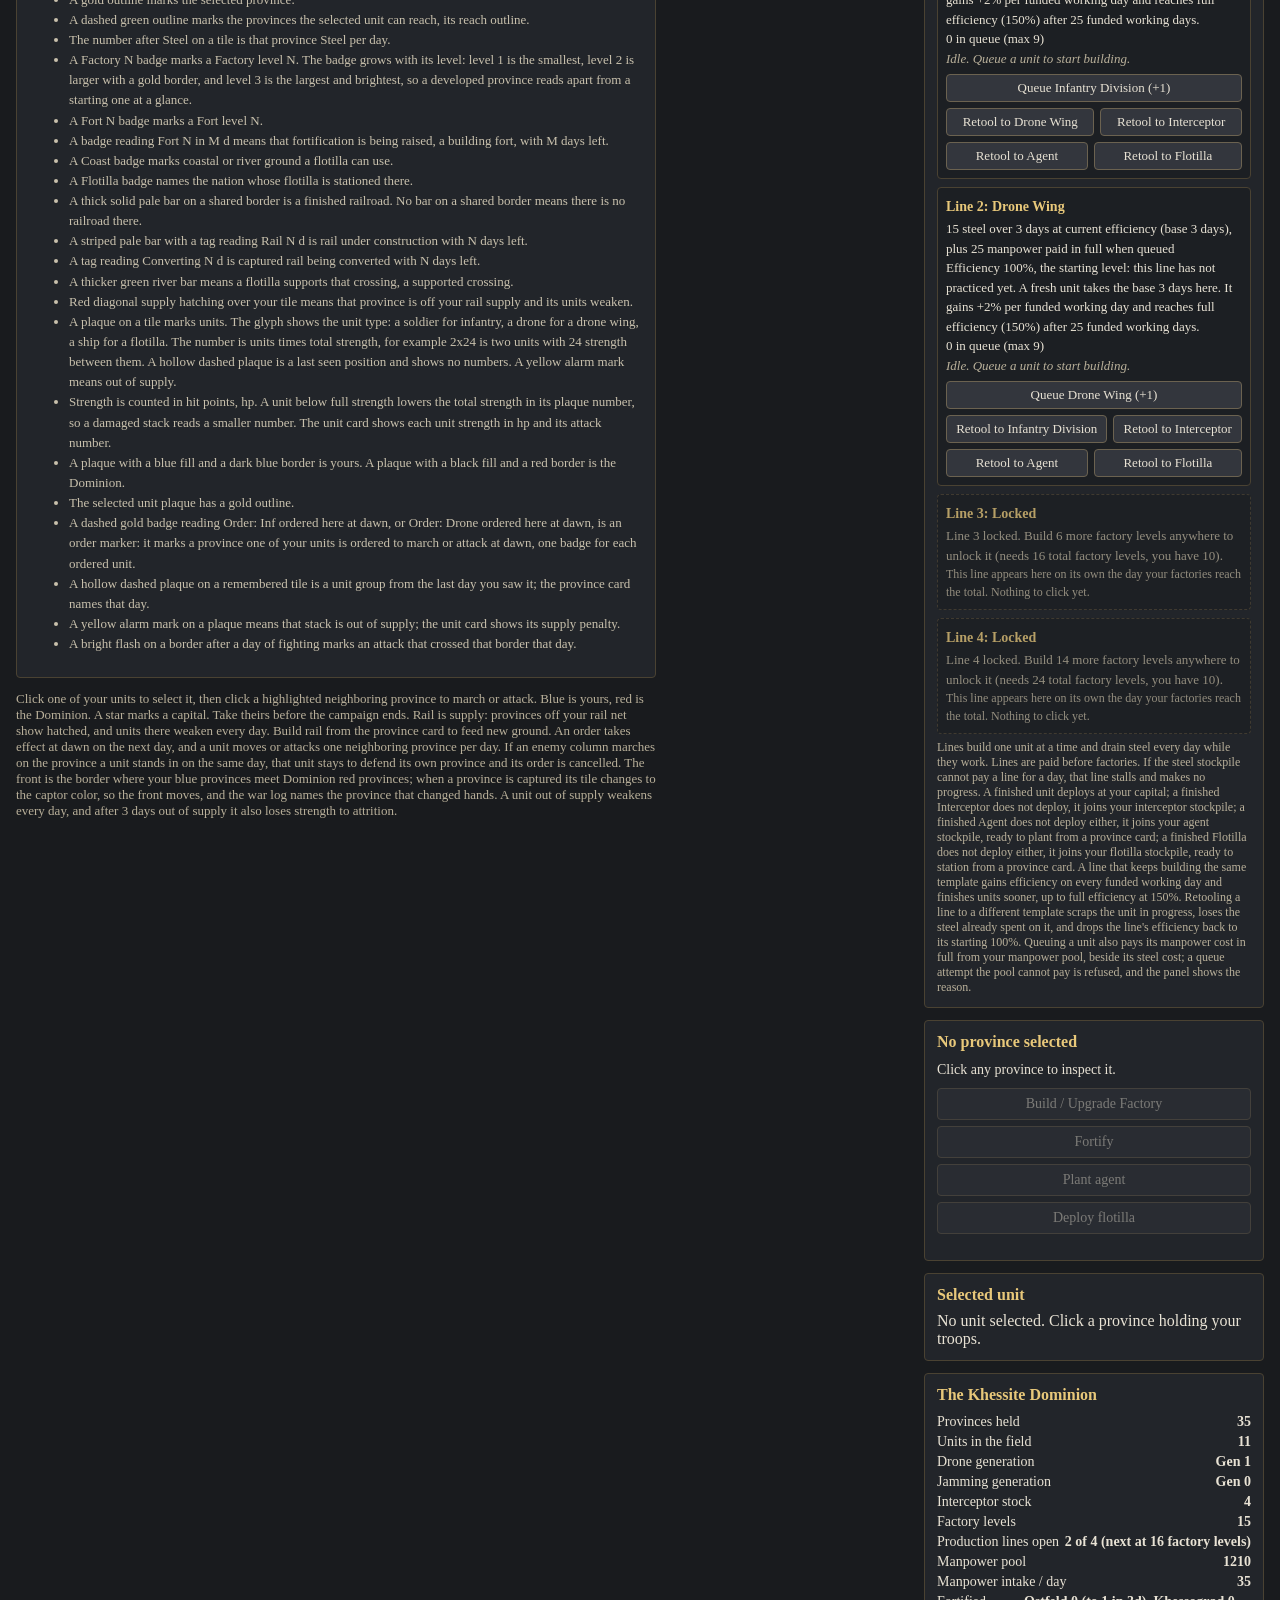
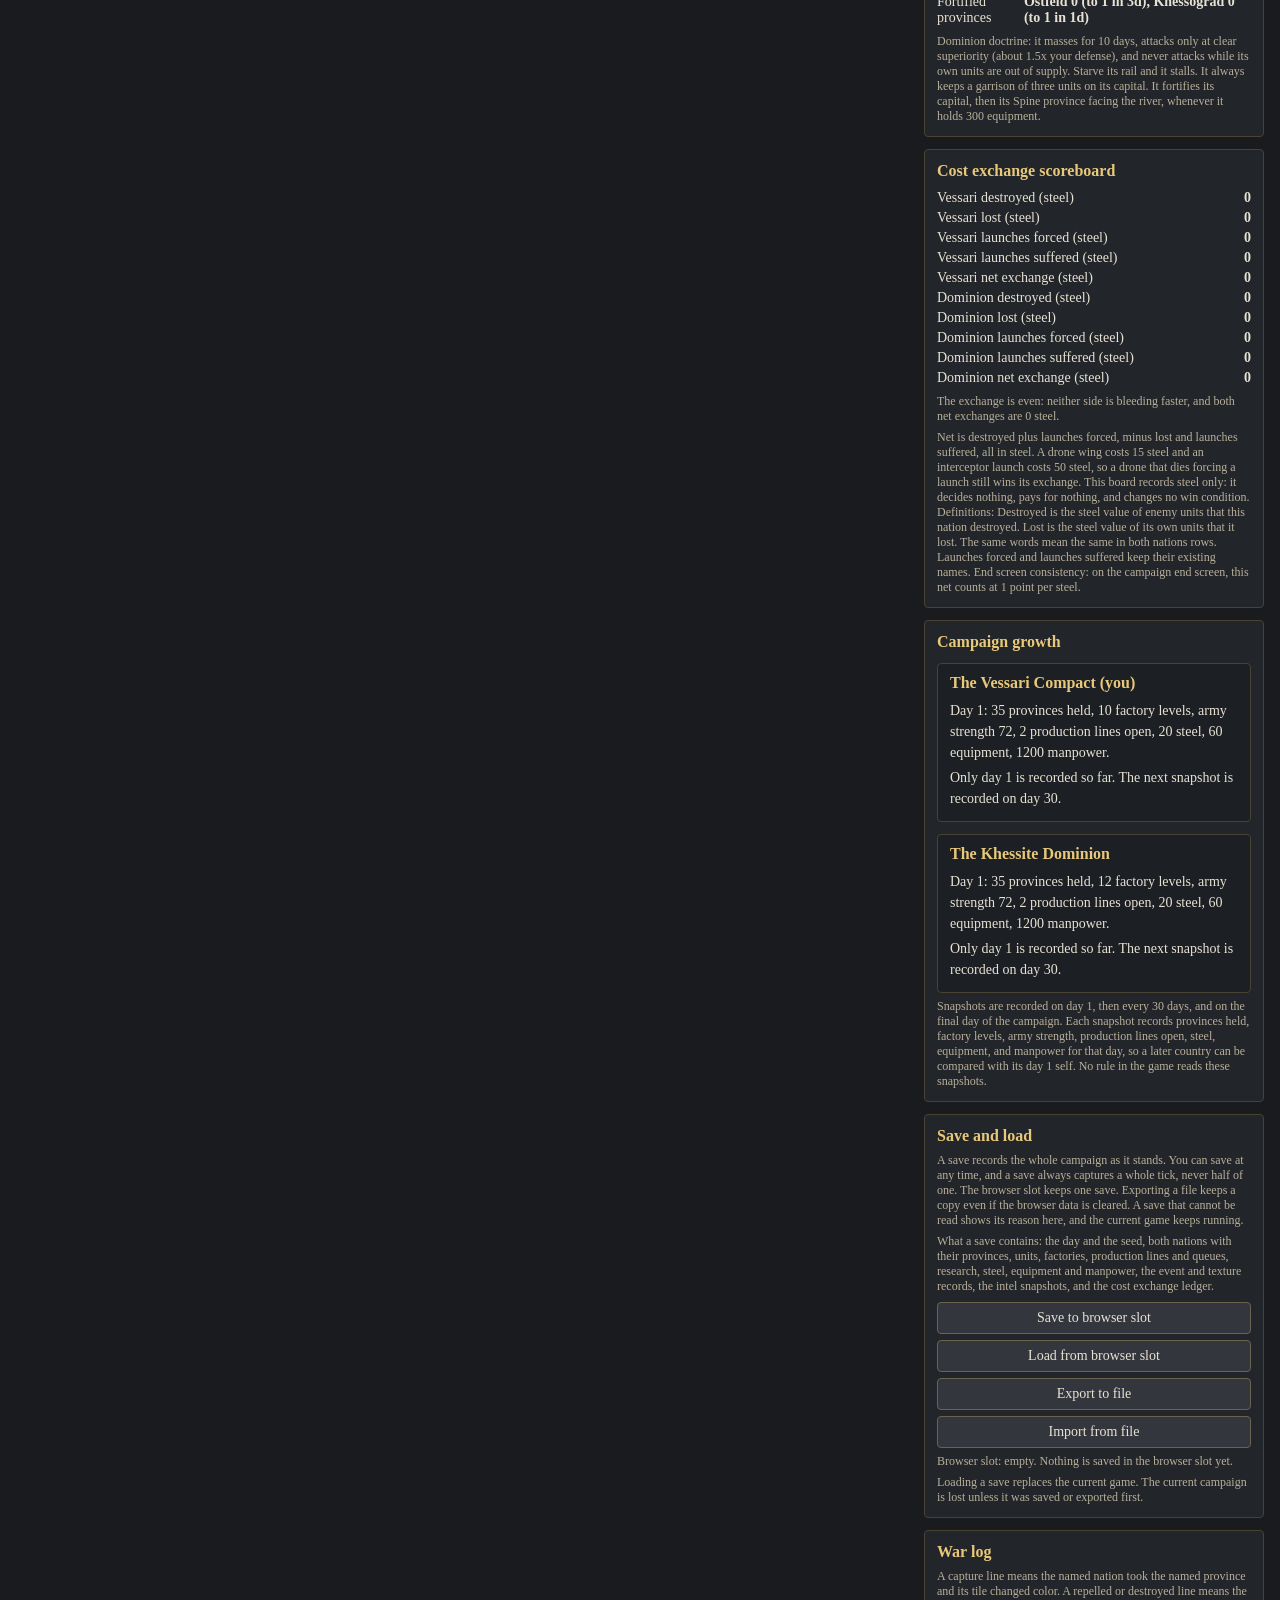
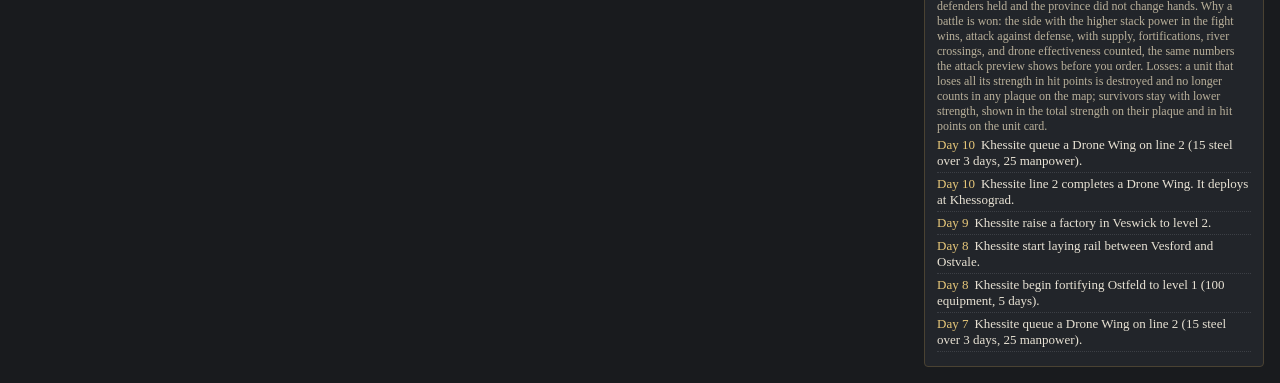
==== commit 2bf2925e: "Cycle 23 Step 19c: TX-FOG-UK and TX-FOG-LS baked on the Blender route and wired (Opus 5.5)" ====
--- a/index.html
+++ b/index.html
@@ -317,6 +317,8 @@
 <script src="js/tx-land-data.js"></script>
 <script src="js/tx-sea-data.js"></script>
 <script src="js/tx-paper-data.js"></script>
+<script src="js/tx-foguk-data.js"></script>
+<script src="js/tx-fogls-data.js"></script>
 <script src="js/map-canvas.js"></script>
 <script src="js/lore.js"></script>
 <script src="js/save.js"></script>
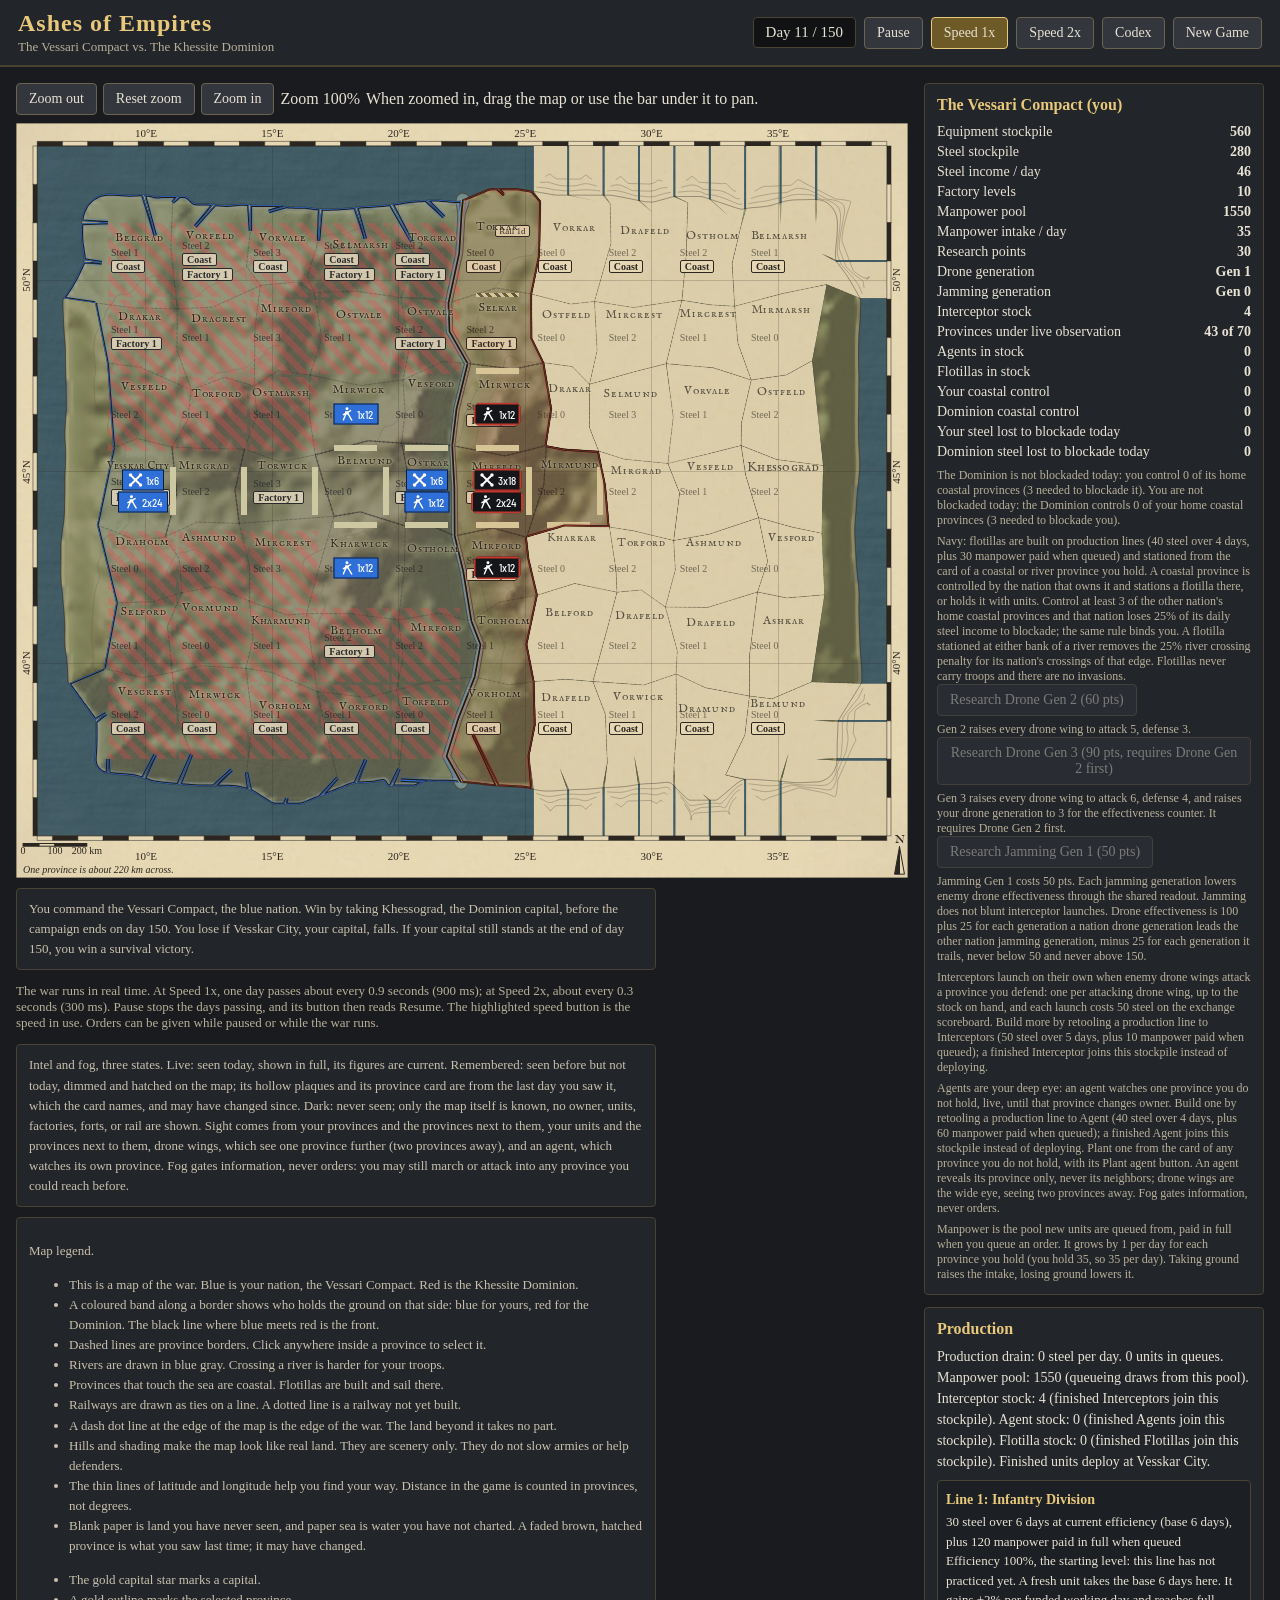
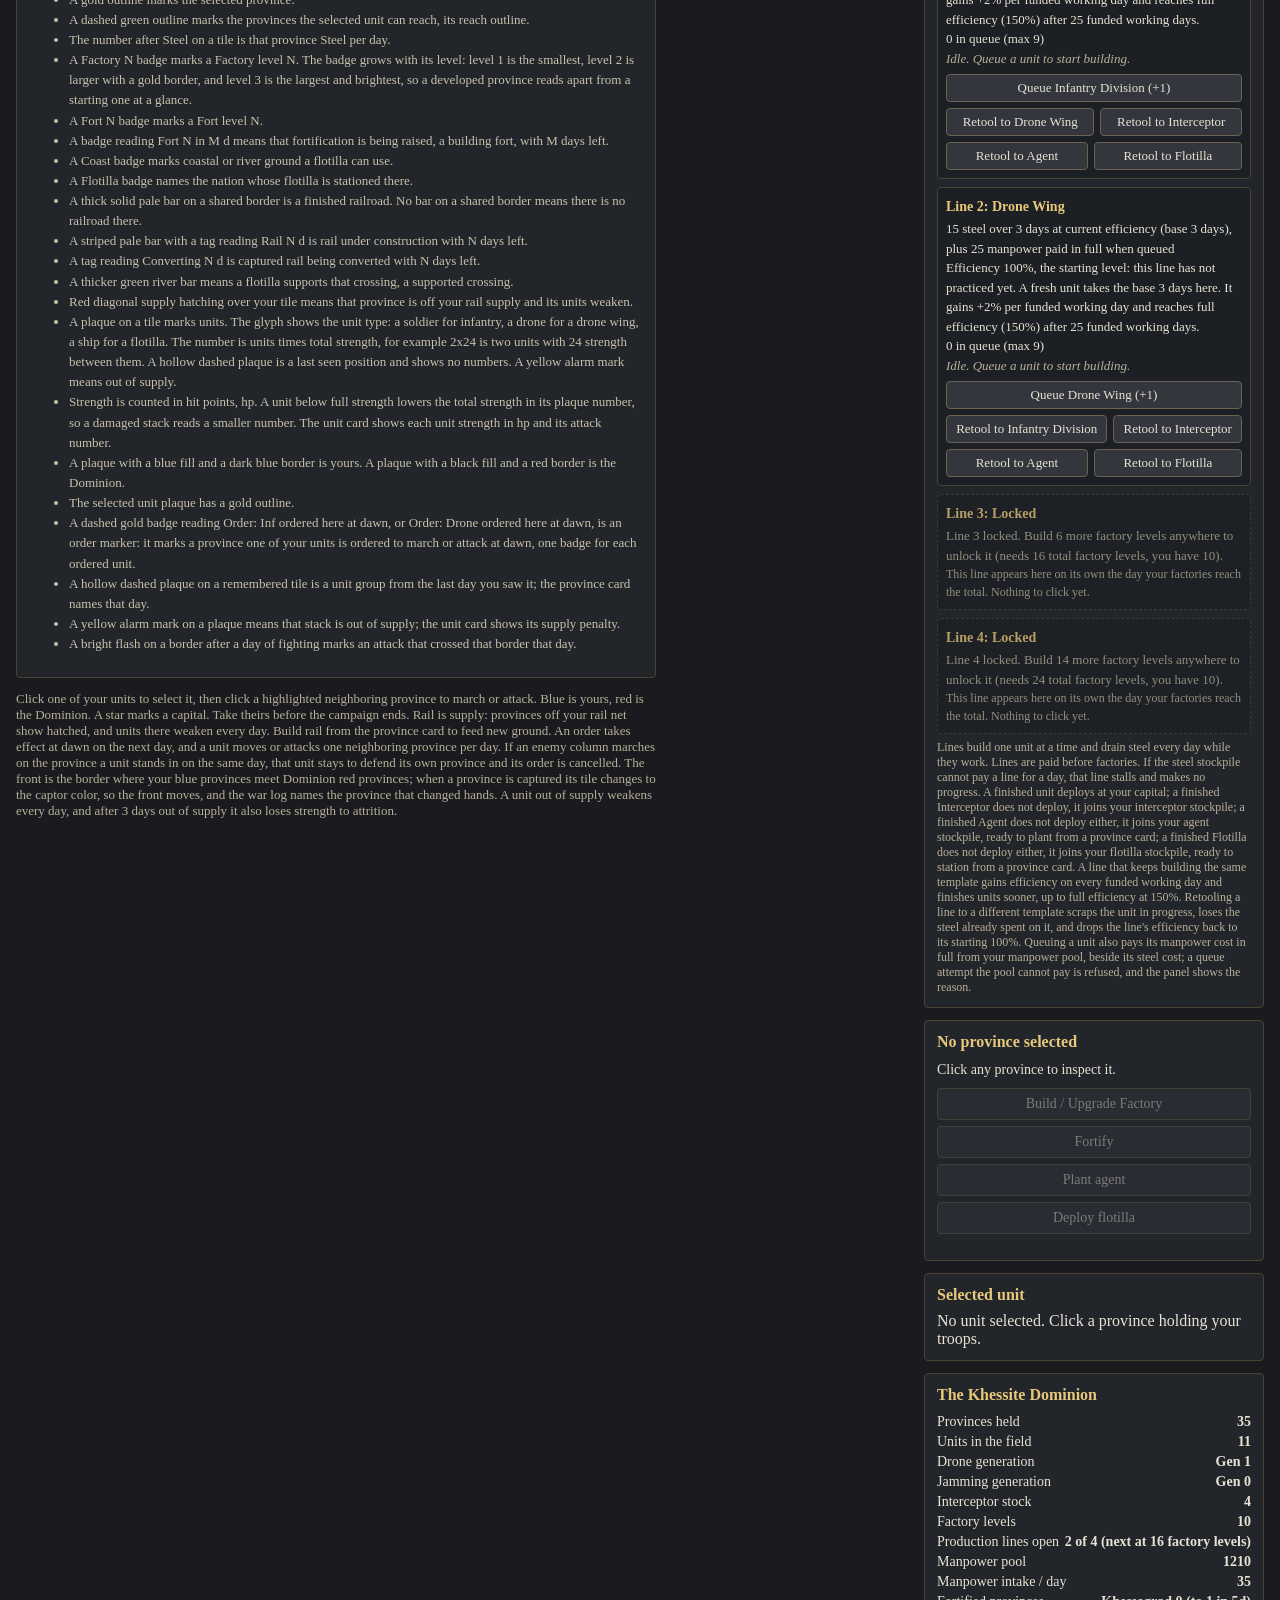
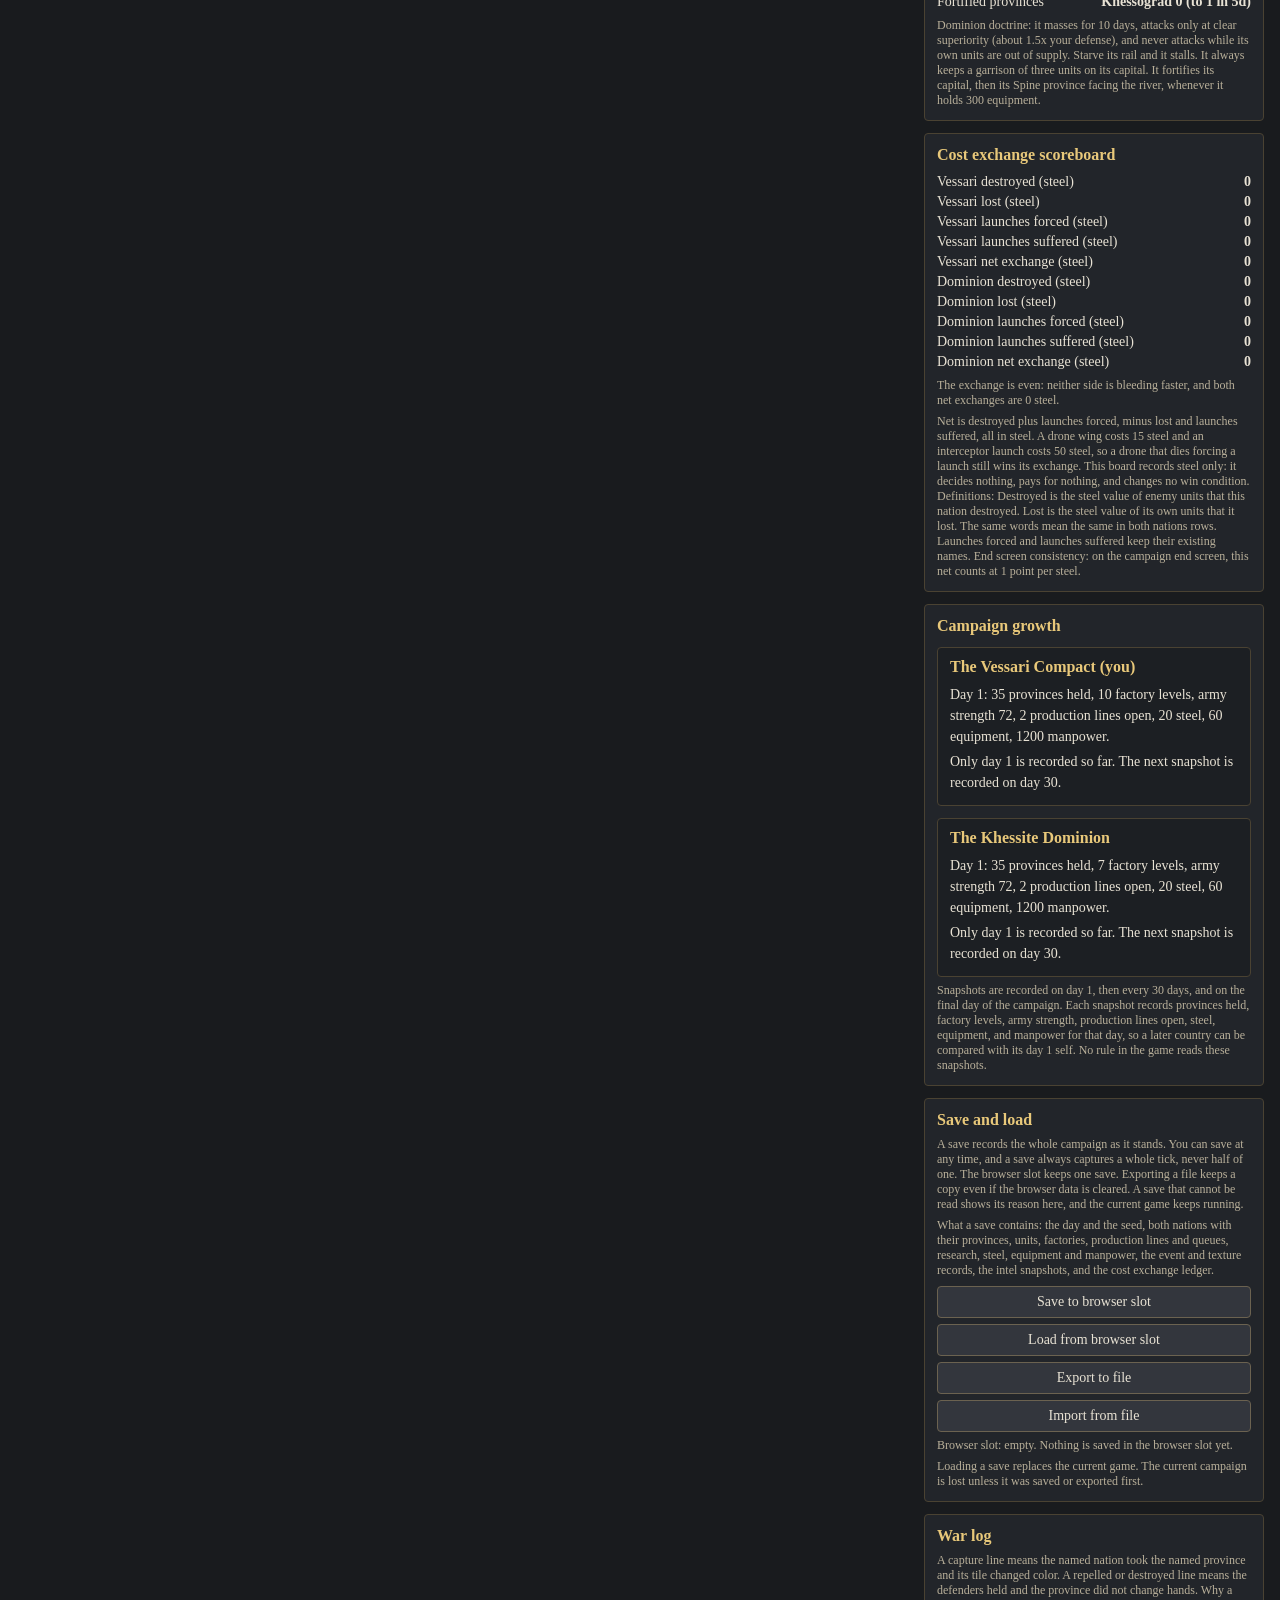
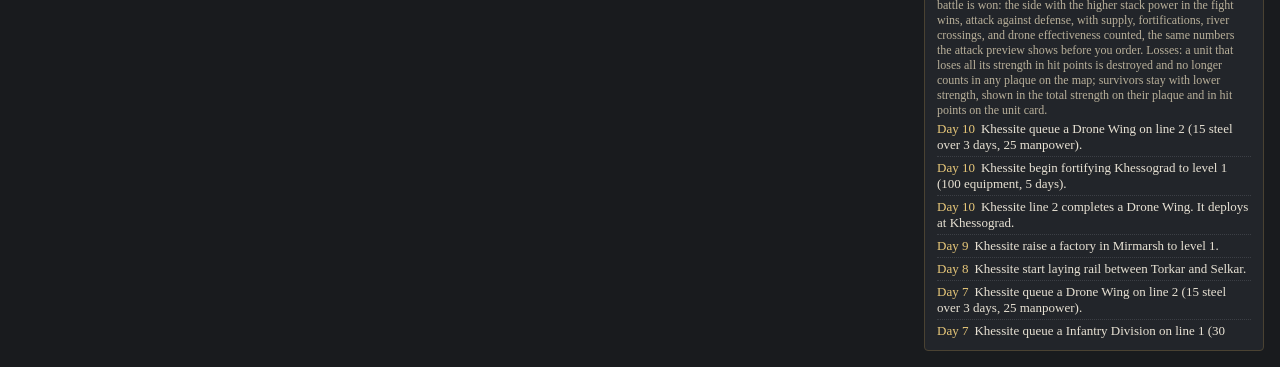
==== commit 42f1150f: "Cycle 23 Step 19d-1: RX01 and RX02 micro relief tile baked on the Blender route and wired (Opus 5.5)" ====
--- a/index.html
+++ b/index.html
@@ -319,6 +319,7 @@
 <script src="js/tx-paper-data.js"></script>
 <script src="js/tx-foguk-data.js"></script>
 <script src="js/tx-fogls-data.js"></script>
+<script src="js/rx-data.js"></script>
 <script src="js/map-canvas.js"></script>
 <script src="js/lore.js"></script>
 <script src="js/save.js"></script>
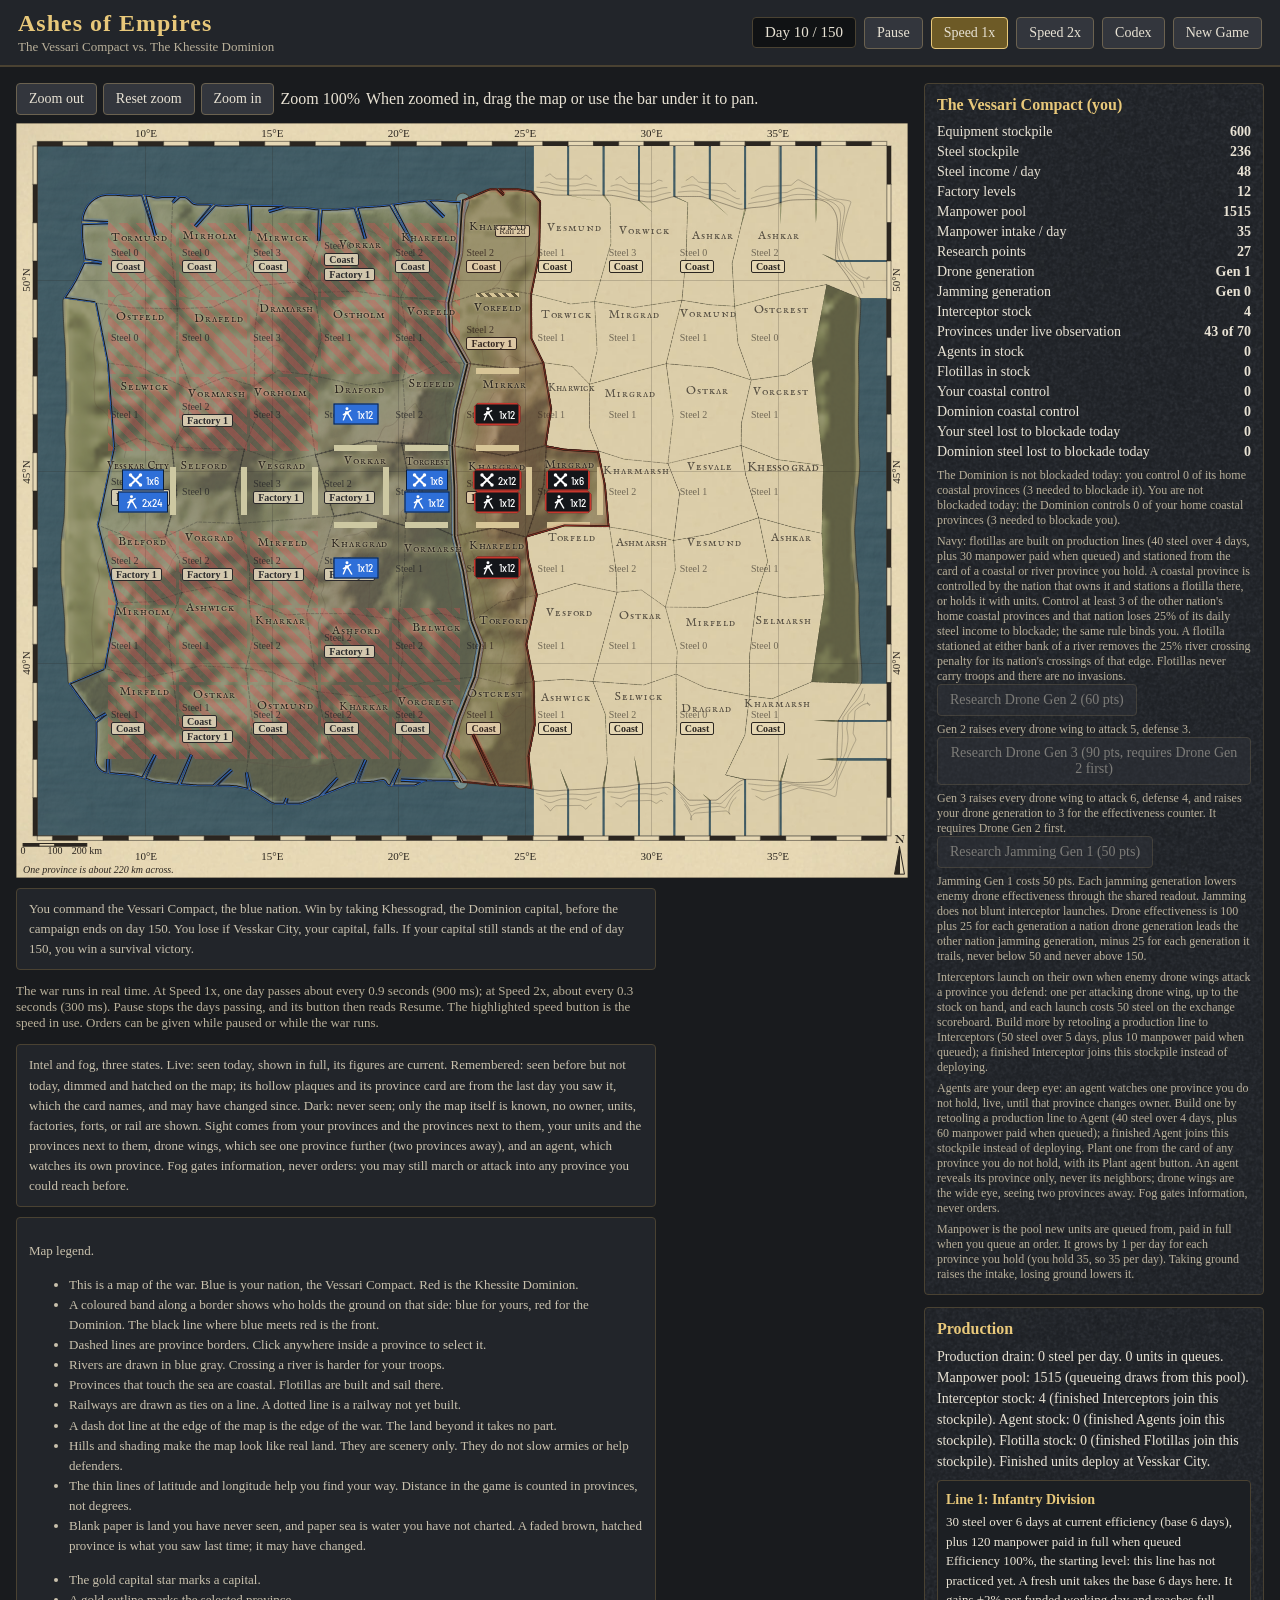
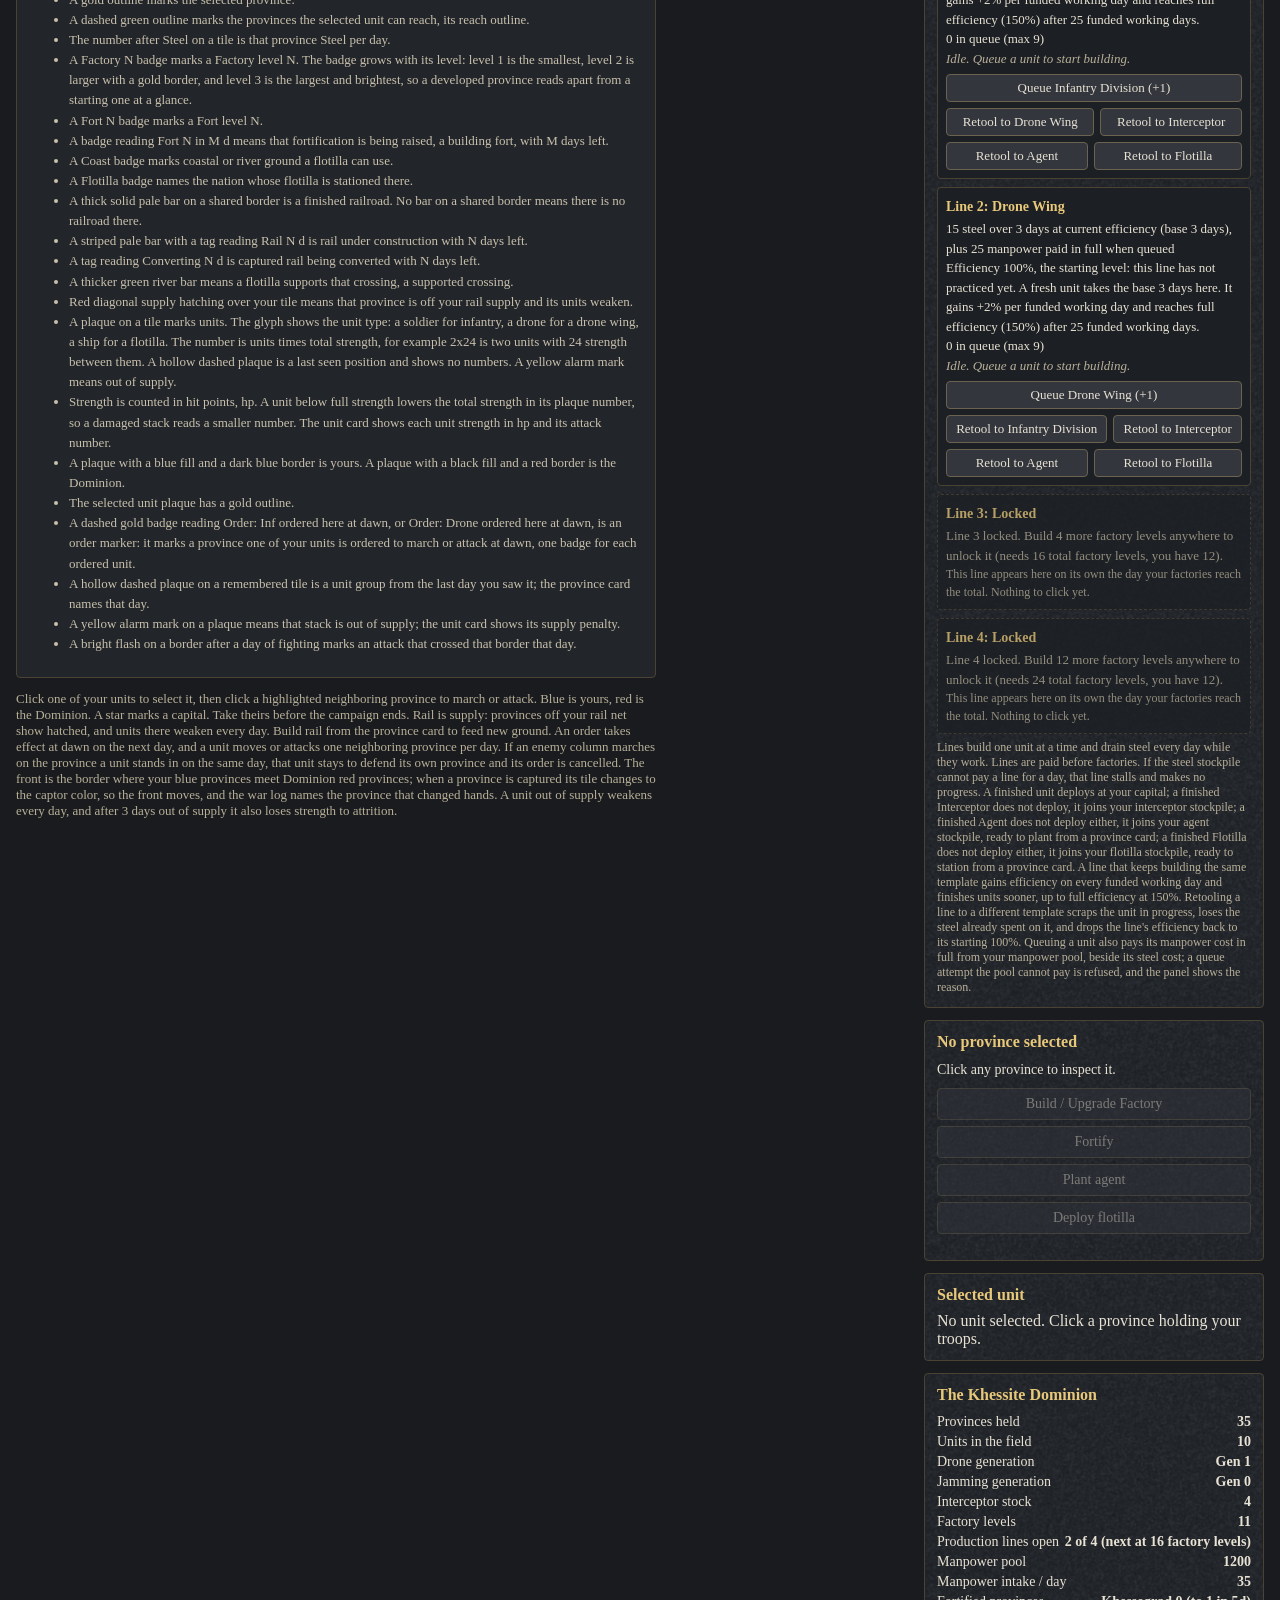
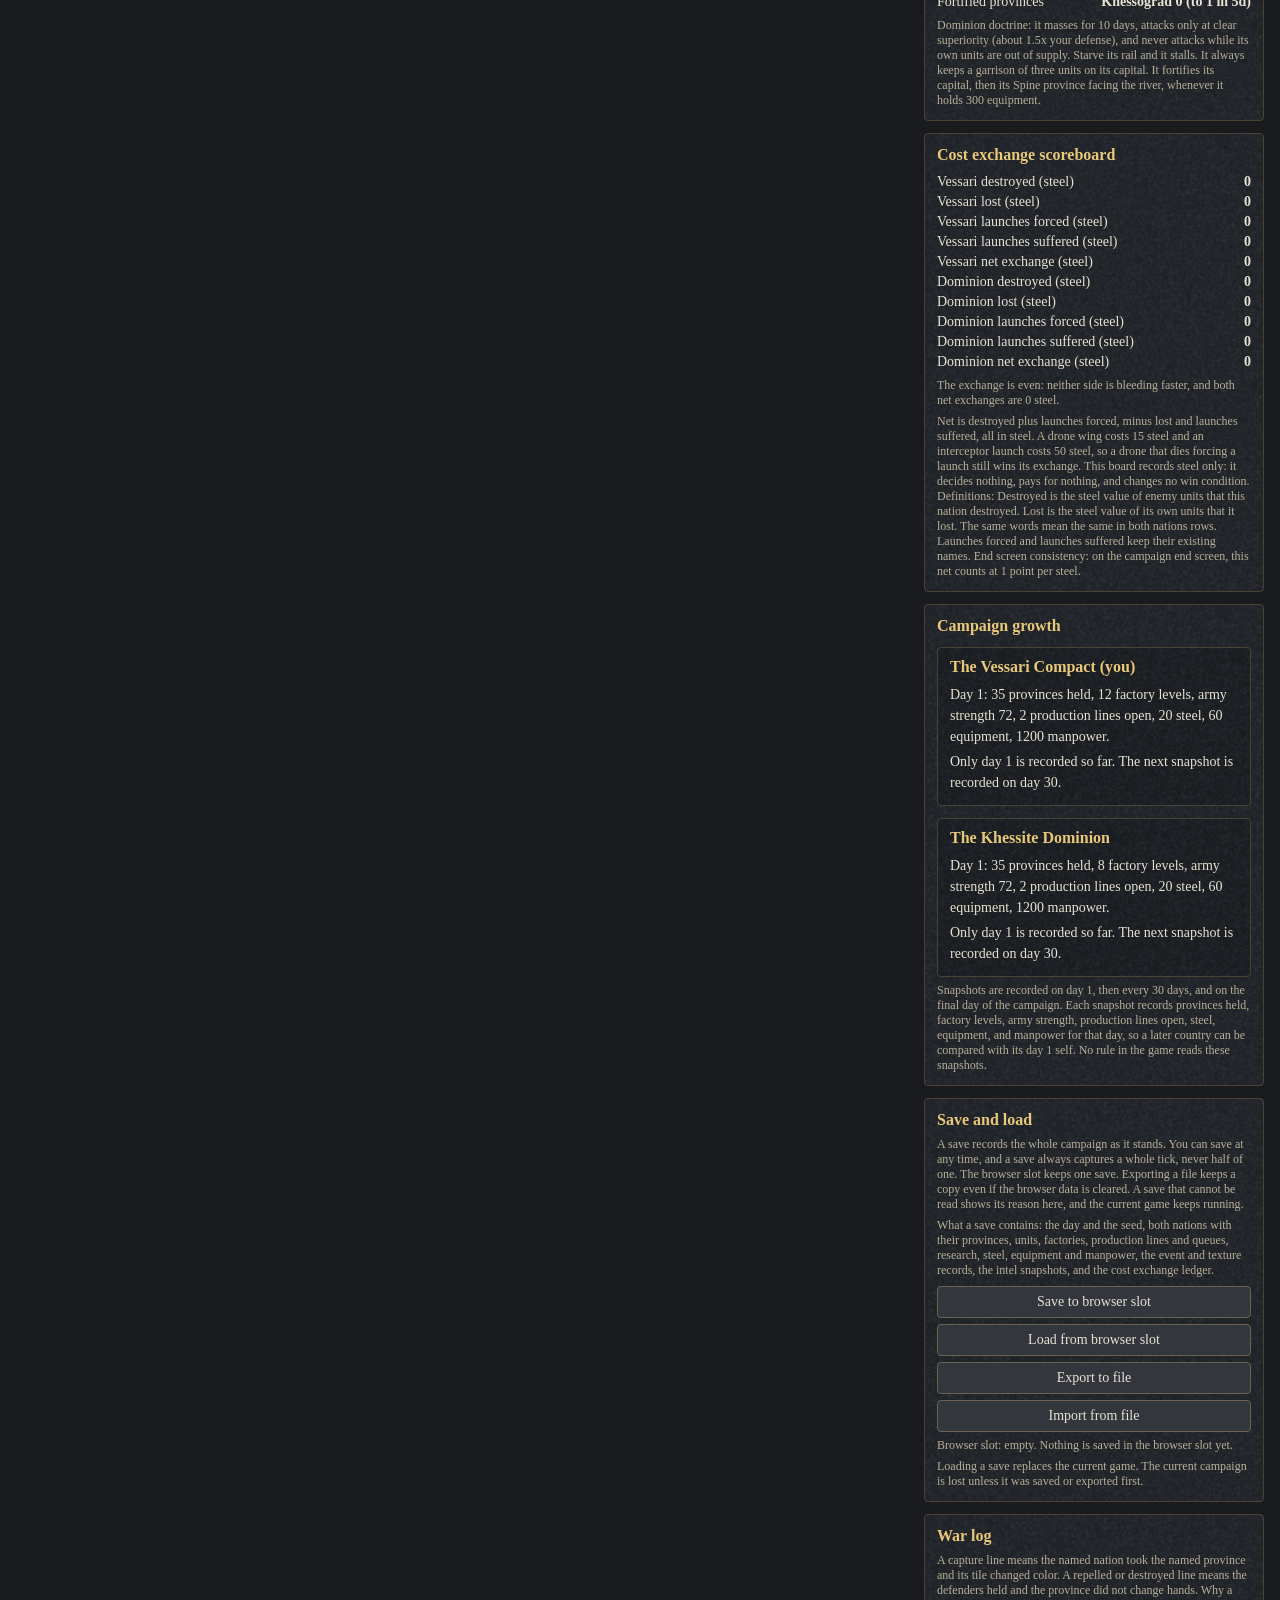
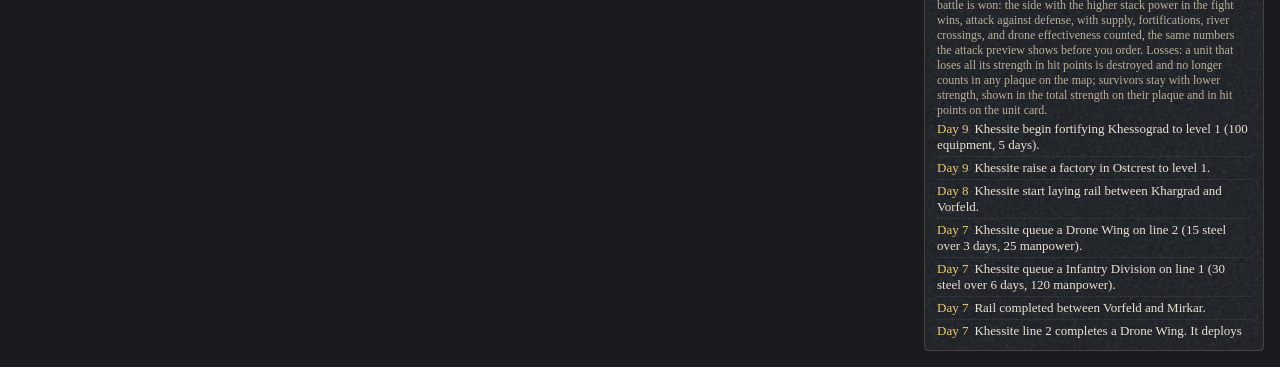
==== commit 047881b1: "Cycle 23 Step 20a: TX-PNL panel grain baked on the Blender route and wired soft-light over the DOM p" ====
--- a/index.html
+++ b/index.html
@@ -320,6 +320,7 @@
 <script src="js/tx-foguk-data.js"></script>
 <script src="js/tx-fogls-data.js"></script>
 <script src="js/rx-data.js"></script>
+<script src="js/tx-pnl-data.js"></script>
 <script src="js/map-canvas.js"></script>
 <script src="js/lore.js"></script>
 <script src="js/save.js"></script>
--- a/css/style.css
+++ b/css/style.css
@@ -83,7 +83,7 @@
 .hidden { display: none; }
 
 .panel { flex: 0 1 340px; display: flex; flex-direction: column; gap: 12px; min-width: 280px; }
-.card { background: #22252a; border: 1px solid #4a4232; border-radius: 4px; padding: 12px; }
+.card { background: #22252a; border: 1px solid #4a4232; border-radius: 4px; padding: 12px; background-image: var(--tx-pnl-image, none); background-blend-mode: soft-light; }
 .card h2 { margin: 0 0 8px; font-size: 16px; color: #e8c87a; }
 .stat-row { display: flex; justify-content: space-between; padding: 2px 0; font-size: 14px; }
 .explain { font-size: 12px; color: #b9b09a; margin: 6px 0 0; }
@@ -150,6 +150,8 @@
   background: #22252a; border: 1px solid #6b6250; border-radius: 6px;
   box-shadow: 0 18px 60px rgba(0, 0, 0, 0.6); padding: 32px 36px;
   display: flex; flex-direction: column; gap: 18px;
+  /* Cycle 23 Step 20a: TX-PNL grain, soft-light over the panel colour. */
+  background-image: var(--tx-pnl-image, none); background-blend-mode: soft-light;
 }
 .event-head { display: flex; justify-content: space-between; align-items: baseline; gap: 12px; flex-wrap: wrap; }
 .event-card h2, .codex h2 { margin: 0; font-weight: normal; color: #e8c87a; letter-spacing: 0.5px; }
@@ -171,6 +173,8 @@
   width: 1100px; max-width: 100%; height: 86vh; box-sizing: border-box; background: #191b1e;
   border: 1px solid #6b6250; border-radius: 6px; box-shadow: 0 18px 60px rgba(0, 0, 0, 0.6);
   display: flex; flex-direction: column; overflow: hidden;
+  /* Cycle 23 Step 20a: TX-PNL grain, soft-light over the panel colour. */
+  background-image: var(--tx-pnl-image, none); background-blend-mode: soft-light;
 }
 .codex-head {
   display: flex; justify-content: space-between; align-items: center; gap: 12px; flex-wrap: wrap;
@@ -346,7 +350,7 @@
 
 /* Cycle 20 Step 4: campaign progression panel. */
 .progression-blocks { display: flex; flex-wrap: wrap; gap: 12px; margin: 12px 0 4px; }
-.progression-nation { flex: 1 1 260px; min-width: 0; background: #1c1f23; border: 1px solid #4a4232; border-radius: 4px; padding: 10px 12px; overflow-wrap: break-word; word-wrap: break-word; }
+.progression-nation { flex: 1 1 260px; min-width: 0; background: #1c1f23; border: 1px solid #4a4232; border-radius: 4px; padding: 10px 12px; overflow-wrap: break-word; word-wrap: break-word; background-image: var(--tx-pnl-image, none); background-blend-mode: soft-light; }
 .progression-nation-title { color: #e8c87a; font-weight: bold; font-size: 16px; margin-bottom: 6px; }
 .progression-row { font-size: 14px; line-height: 1.5; padding: 2px 0; overflow-wrap: break-word; word-wrap: break-word; }
 .progression-change { font-weight: bold; border-top: 1px solid #4a4232; margin-top: 8px; padding-top: 6px; }
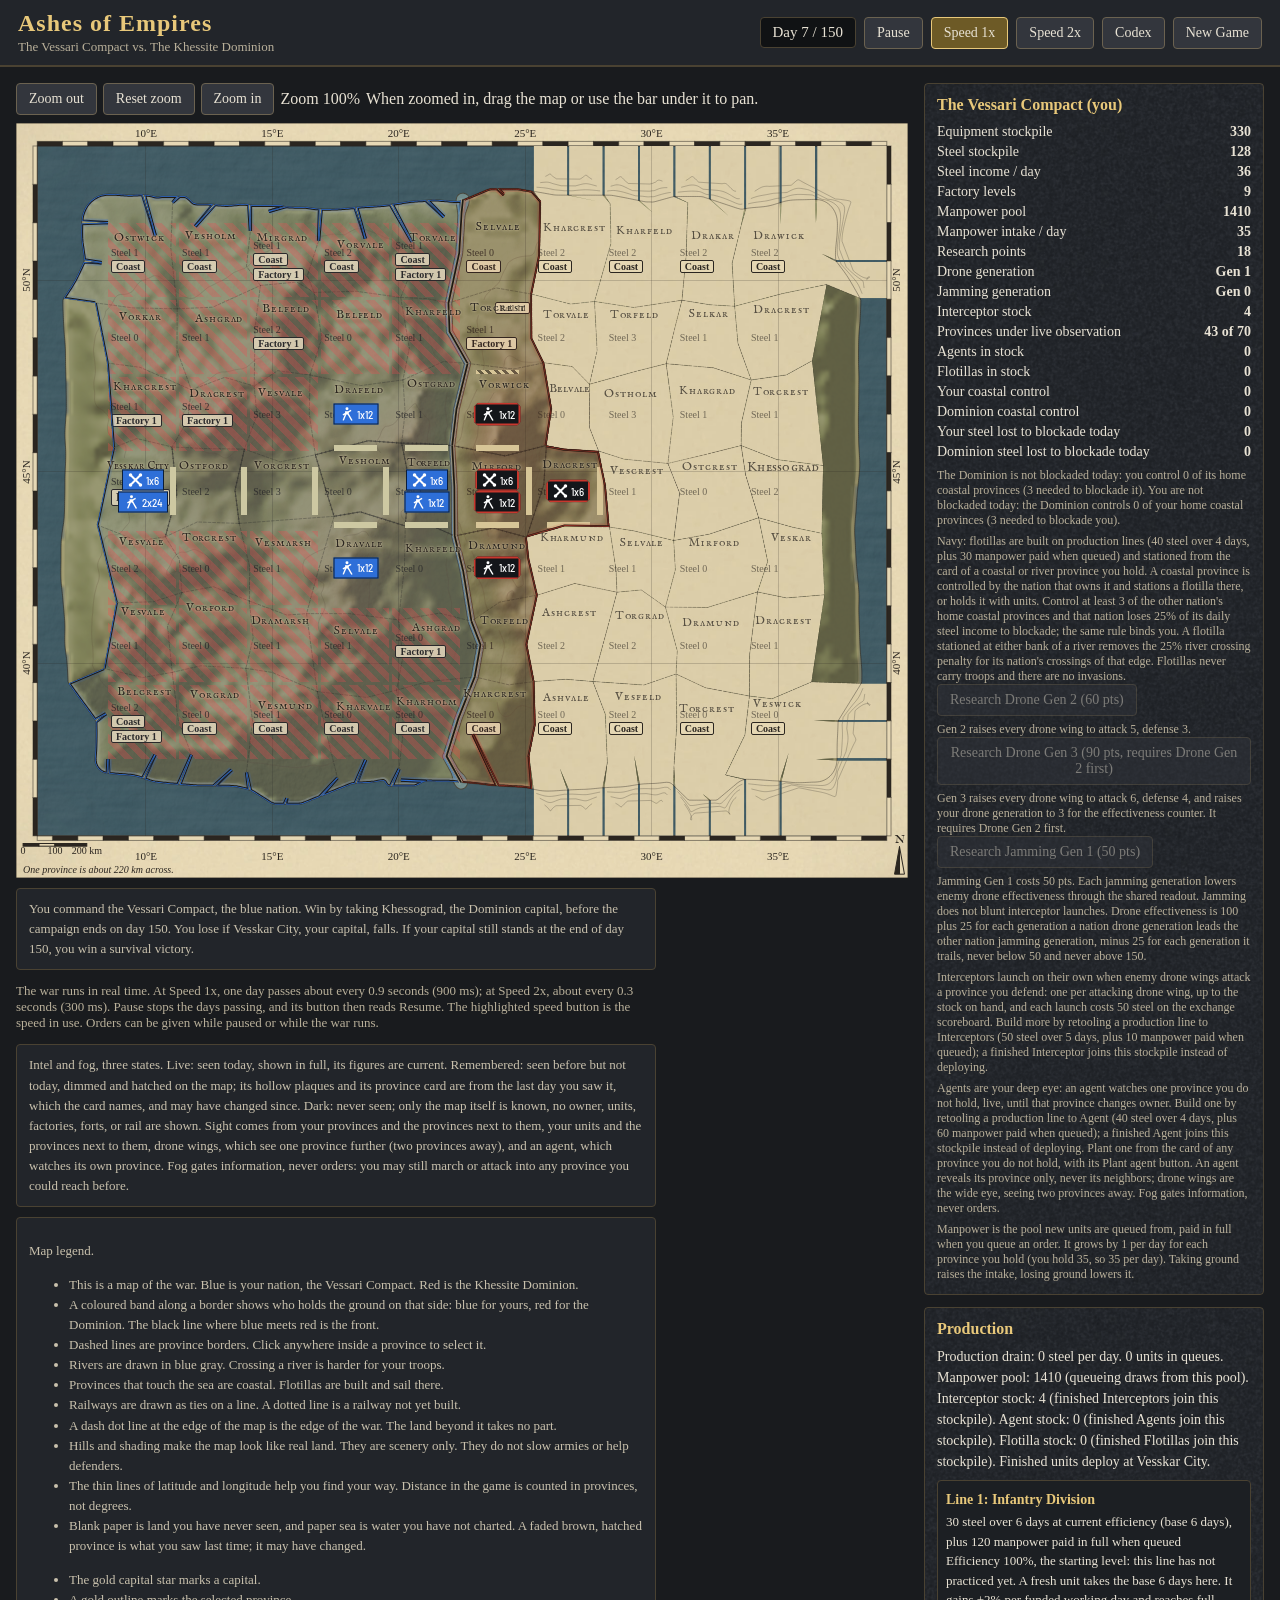
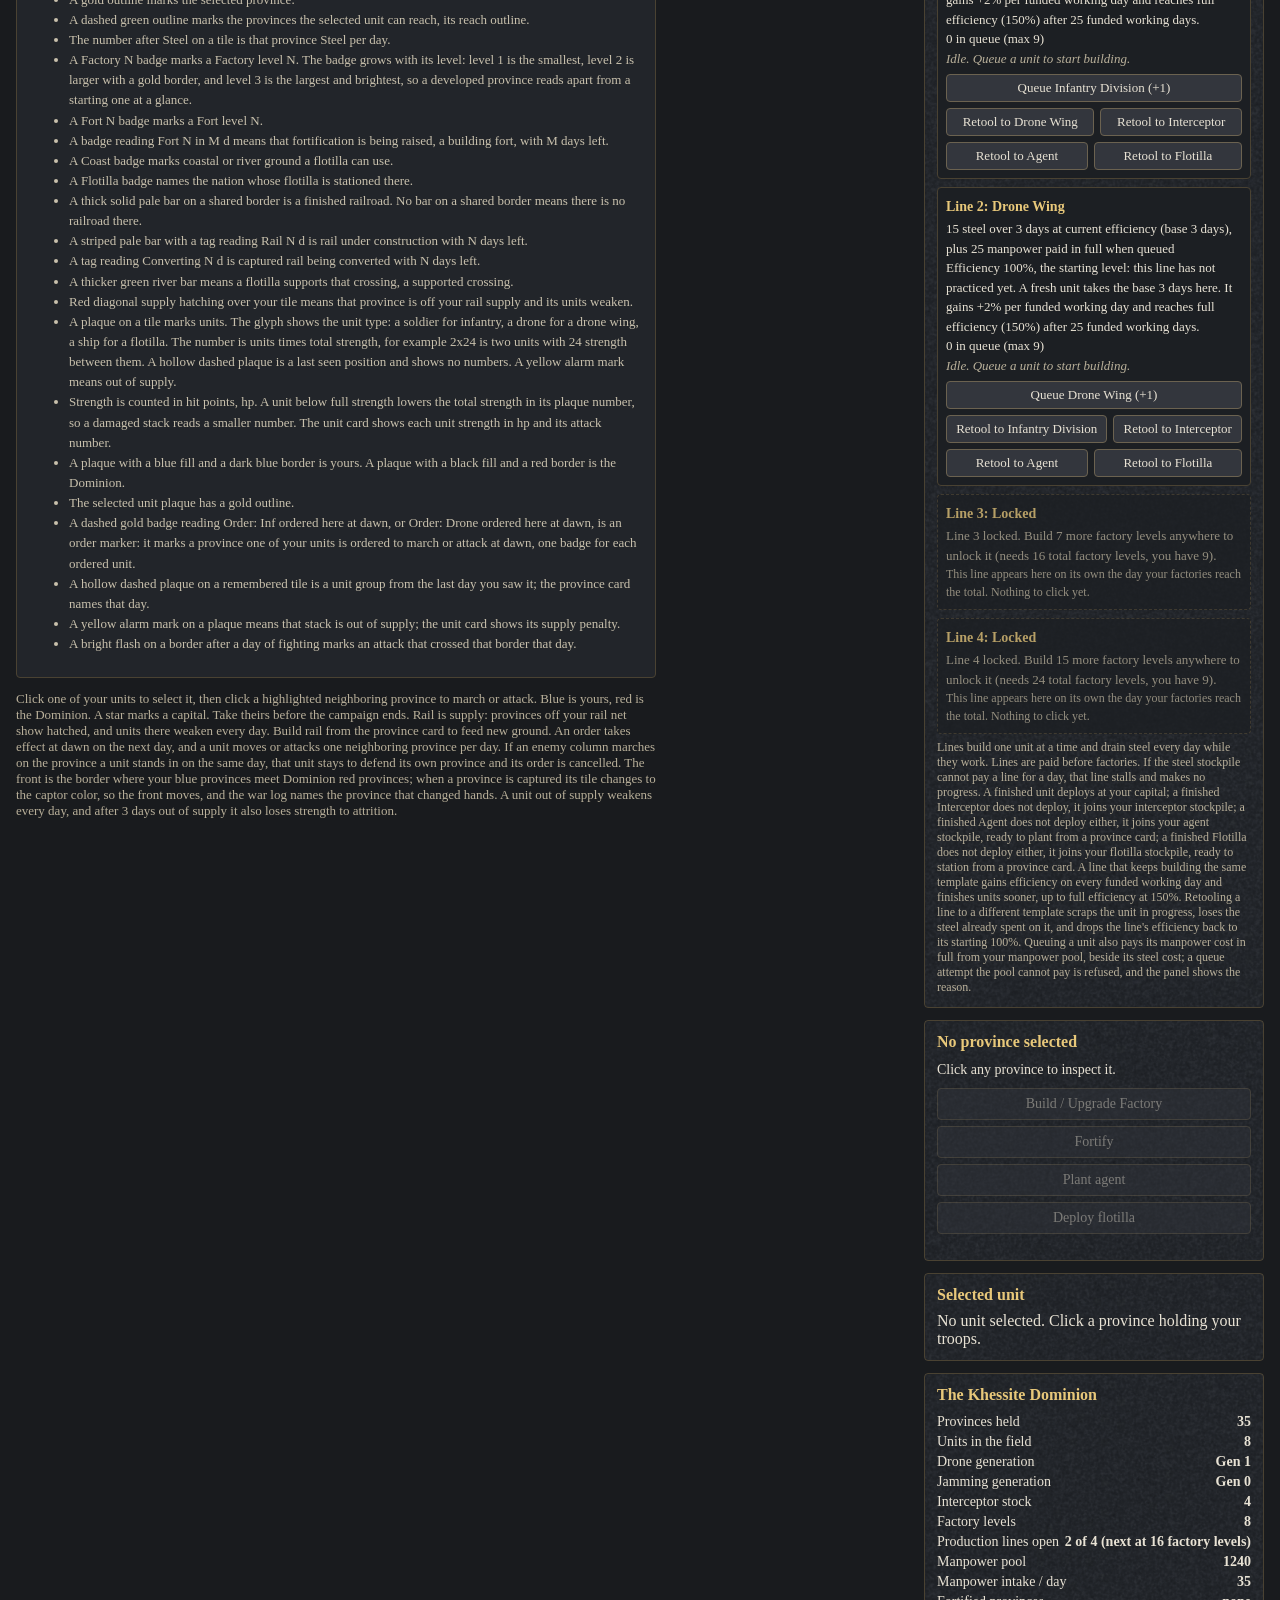
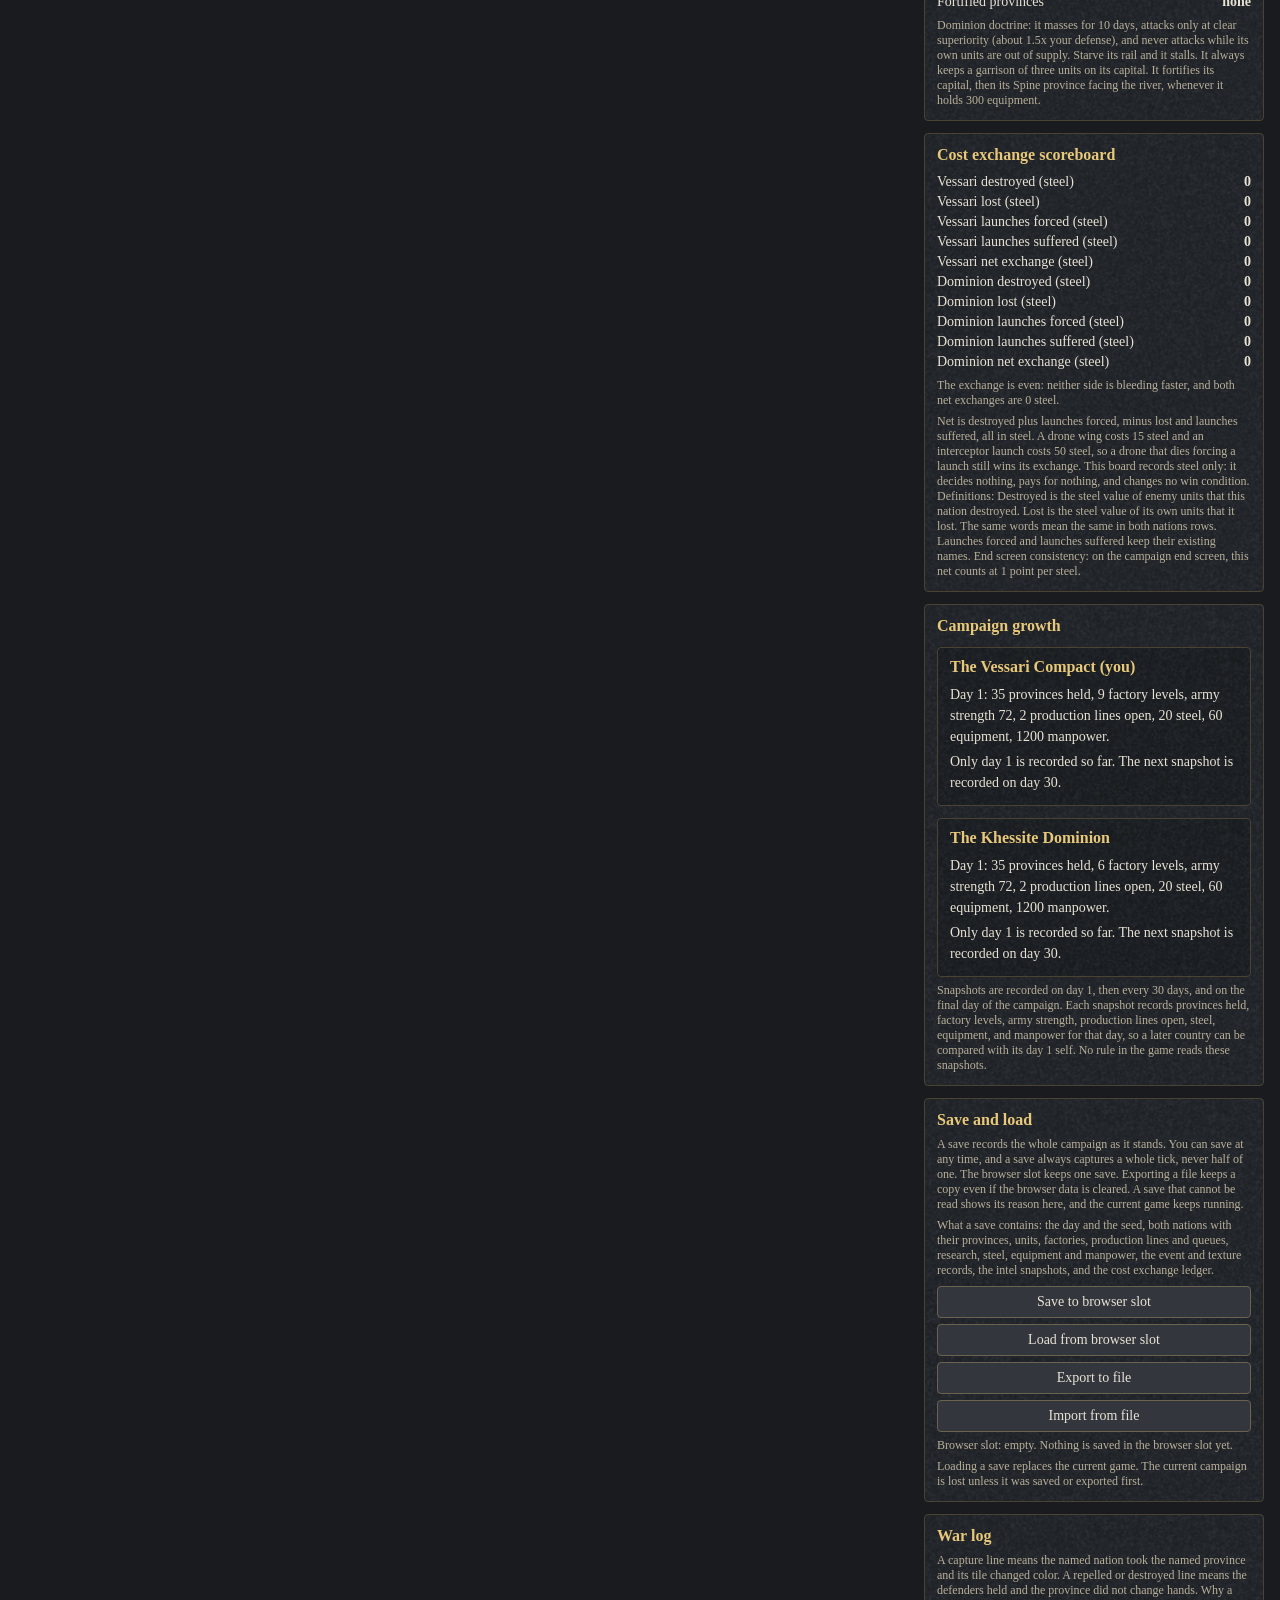
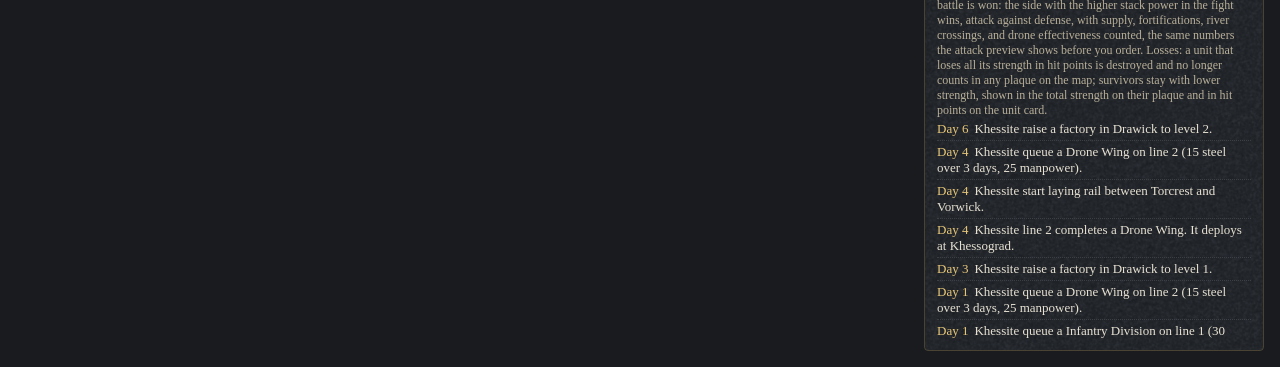
==== commit 70140e7a: "Cycle 23 Step 20b: DC-xx decals clipped to hit polygons (Opus 5.5)" ====
--- a/index.html
+++ b/index.html
@@ -35,6 +35,7 @@
     <div id="map-viewport">
       <div id="map-board">
         <canvas id="map-base" aria-hidden="true"></canvas>
+        <canvas id="map-decals" aria-hidden="true"></canvas>
         <canvas id="map-fog" aria-hidden="true"></canvas>
         <canvas id="map-state" aria-hidden="true"></canvas>
         <div id="map" class="map" aria-label="Province map"></div>
@@ -312,6 +313,7 @@
 <script src="js/adapter.js"></script>
 <script src="js/plaques.js"></script>
 <script src="js/beats.js"></script>
+<script src="js/decals.js"></script>
 <script src="js/map-geometry.js"></script>
 <script src="js/map-chart.js"></script>
 <script src="js/tx-land-data.js"></script>
@@ -321,6 +323,7 @@
 <script src="js/tx-fogls-data.js"></script>
 <script src="js/rx-data.js"></script>
 <script src="js/tx-pnl-data.js"></script>
+<script src="js/dc-data.js"></script>
 <script src="js/map-canvas.js"></script>
 <script src="js/lore.js"></script>
 <script src="js/save.js"></script>
--- a/css/style.css
+++ b/css/style.css
@@ -370,6 +370,10 @@
 #map { position: relative; z-index: 1; }
 .map-zoom { display: flex; gap: 6px; align-items: center; margin-bottom: 8px; }
 
+/* Cycle 23 Step 20b: decal canvas between the base canvas and the fog;
+   same z-index as the fog, so DOM order paints the fog above it. */
+#map-decals { position: absolute; inset: 0; width: 100%; height: 100%; pointer-events: none; z-index: 1; }
+
 /* Cycle 23 Step 8: fog canvas between the base canvas and the tiles.
    Fogged tiles turn translucent so the fog treatments show through. */
 #map-fog { position: absolute; inset: 0; width: 100%; height: 100%; pointer-events: none; z-index: 1; }
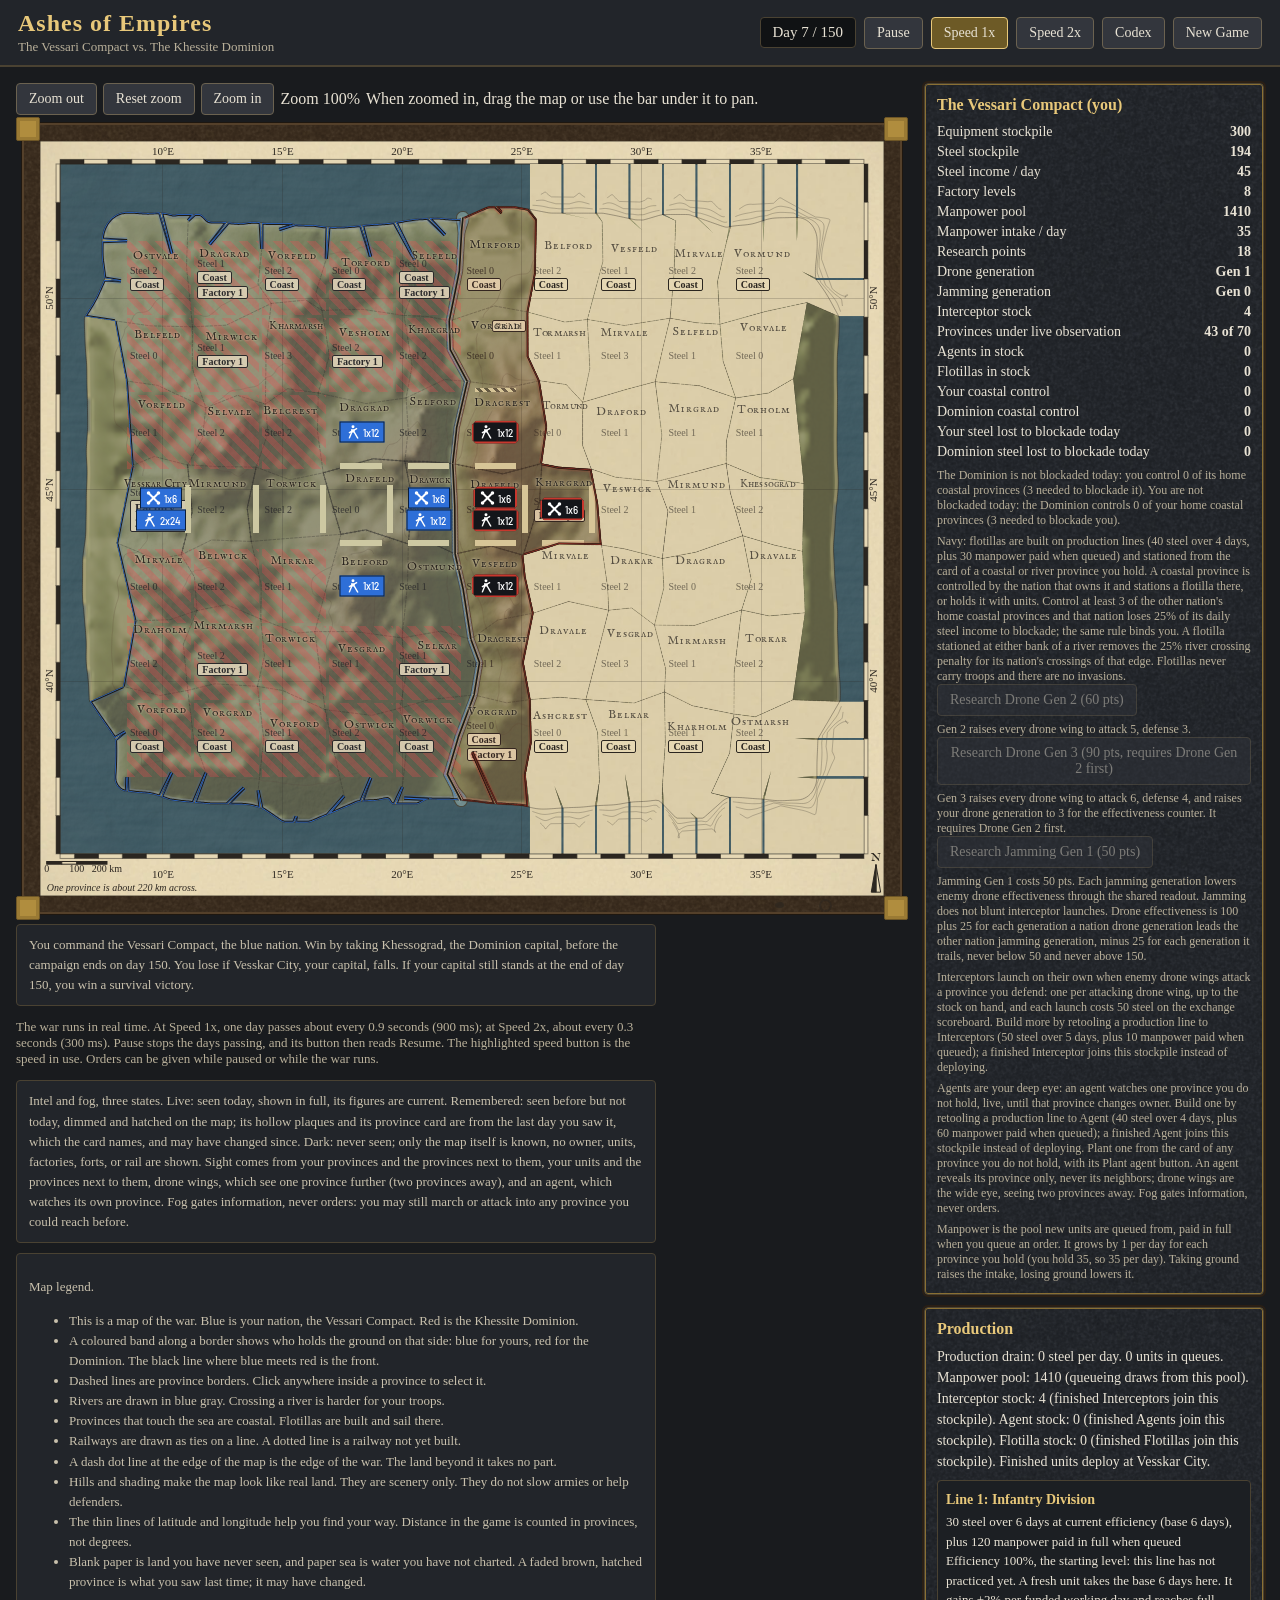
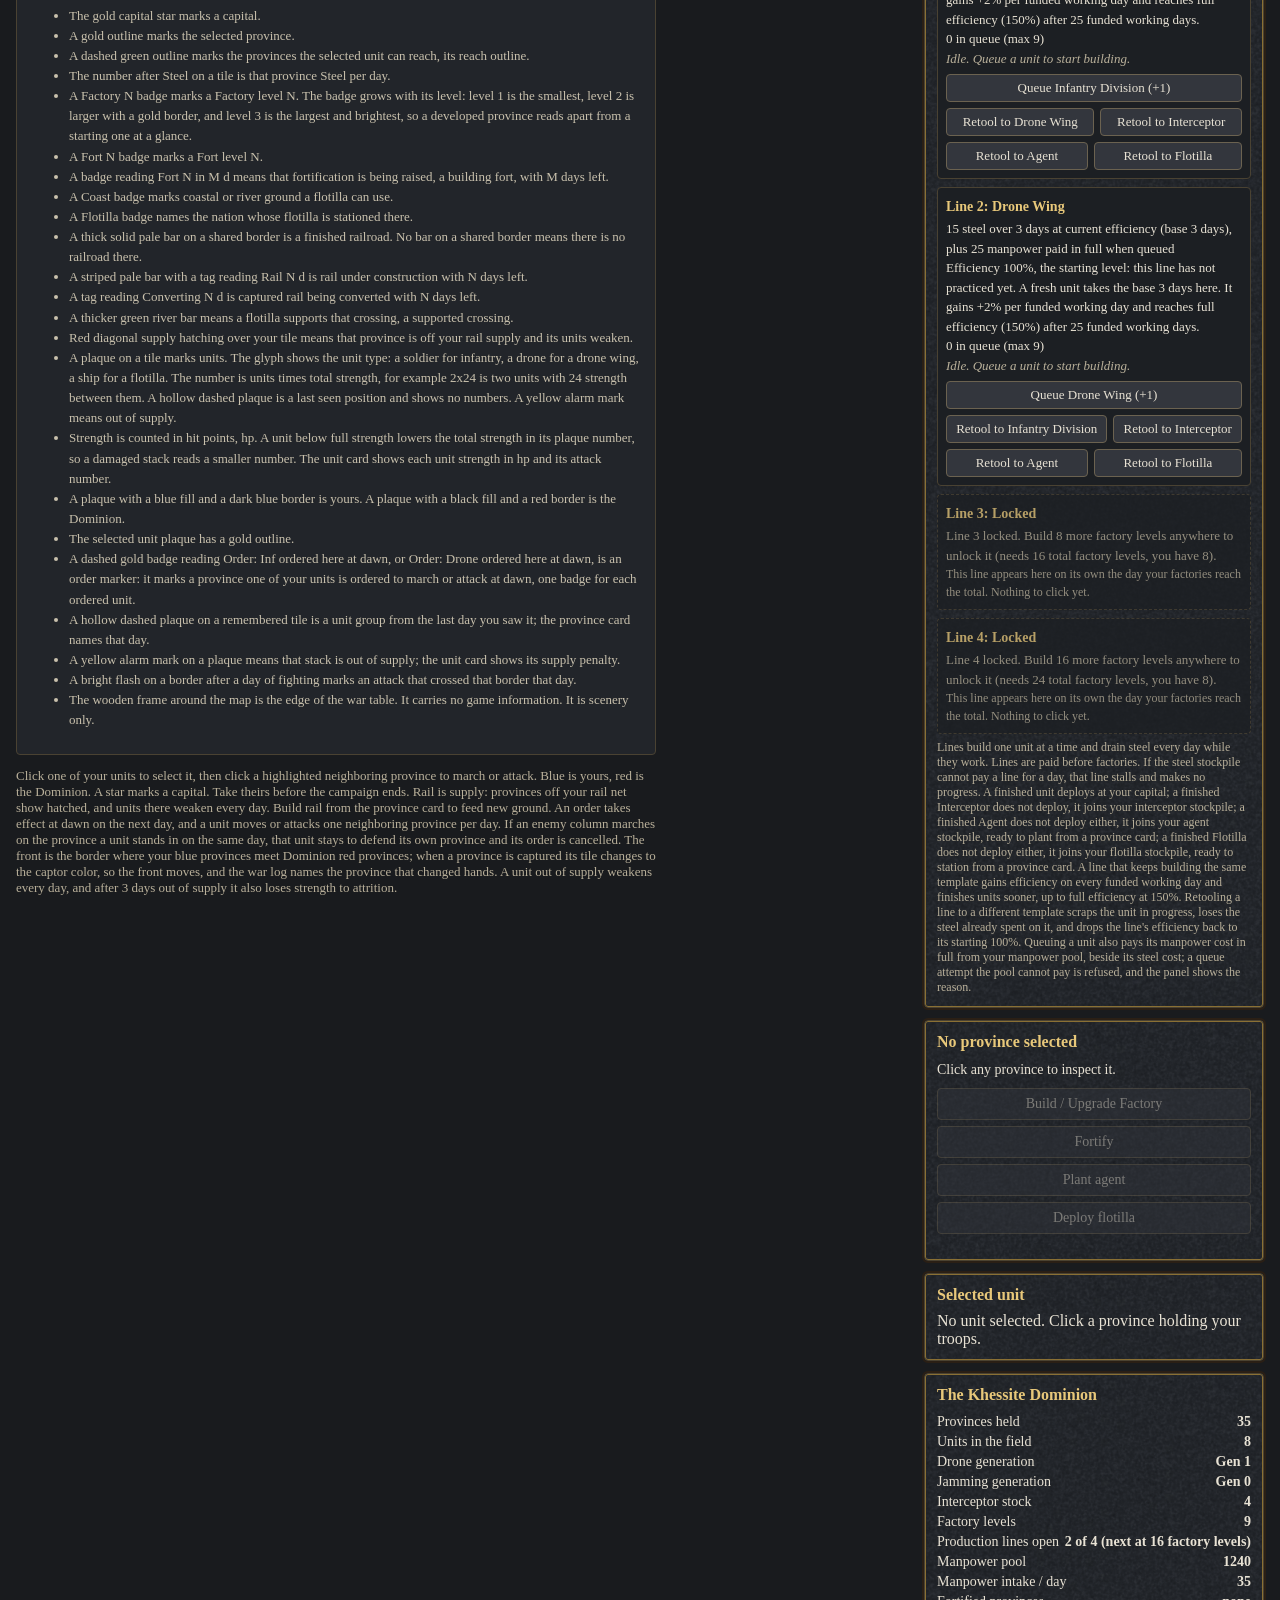
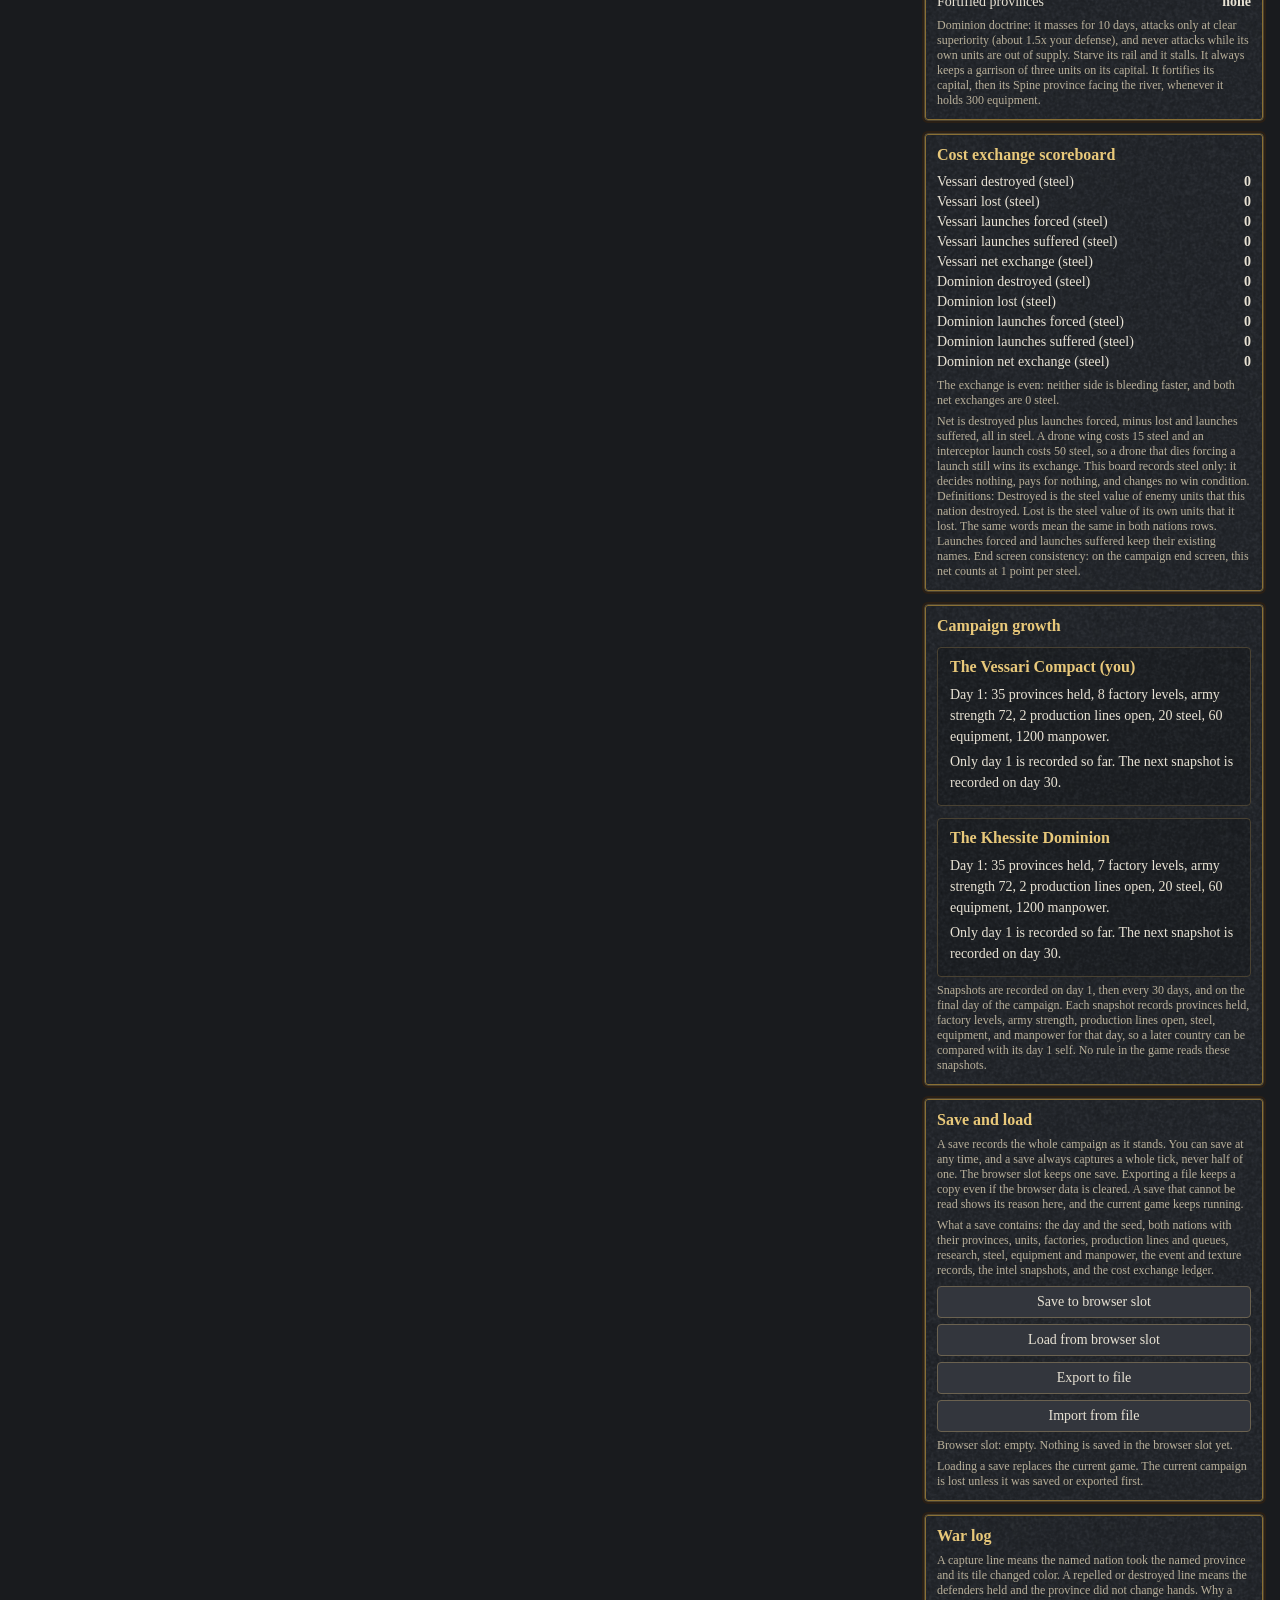
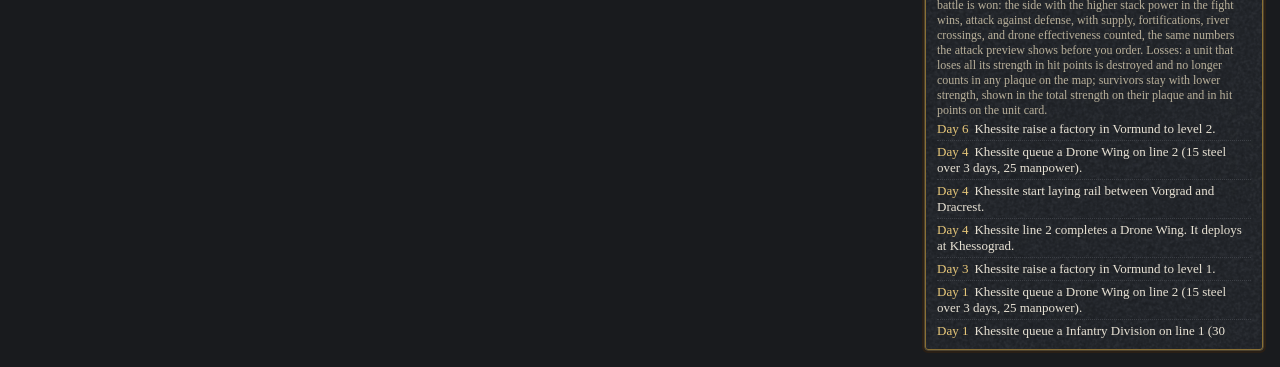
==== commit dfedc0e6: "Cycle 23 Step 21a: TF interim code frame framing the chart, UI02 card frame, DC09 rail stains (Opus " ====
--- a/index.html
+++ b/index.html
@@ -32,6 +32,7 @@
       <span id="zoom-label">Zoom 100%</span>
       <span id="pan-hint">When zoomed in, drag the map or use the bar under it to pan.</span>
     </div>
+    <div id="tf-frame">
     <div id="map-viewport">
       <div id="map-board">
         <canvas id="map-base" aria-hidden="true"></canvas>
@@ -43,6 +44,13 @@
         <div id="map-chart-labels"></div>
         <canvas id="map-beats" aria-hidden="true"></canvas>
       </div>
+    </div>
+      <span class="tf-corner tf-corner-tl" aria-hidden="true"></span>
+      <span class="tf-corner tf-corner-tr" aria-hidden="true"></span>
+      <span class="tf-corner tf-corner-bl" aria-hidden="true"></span>
+      <span class="tf-corner tf-corner-br" aria-hidden="true"></span>
+      <span class="dc09-ink" aria-hidden="true"></span>
+      <span class="dc09-ring" aria-hidden="true"></span>
     </div>
     <div id="start-statement" class="intel-legend">
       You command the Vessari Compact, the blue nation. Win by taking Khessograd, the Dominion
@@ -102,6 +110,7 @@
         <li>A hollow dashed plaque on a remembered tile is a unit group from the last day you saw it; the province card names that day.</li>
         <li>A yellow alarm mark on a plaque means that stack is out of supply; the unit card shows its supply penalty.</li>
         <li>A bright flash on a border after a day of fighting marks an attack that crossed that border that day.</li>
+        <li>The wooden frame around the map is the edge of the war table. It carries no game information. It is scenery only.</li>
       </ul>
     </div>
     <p class="hint">
--- a/css/style.css
+++ b/css/style.css
@@ -428,3 +428,59 @@
 .scale-label { font-family: "IM Fell English", Georgia, serif; font-size: 10px; }
 .scale-note { font-family: "IM Fell English", Georgia, serif; font-size: 10px; font-style: italic; transform: translate(0, -50%); }
 .north-label { font-family: "IM Fell English SC", Georgia, serif; font-size: 12px; }
+
+/* Cycle 23 MAP_TREATMENT Step 21a: TF interim table frame (UI01, the war
+   table edge) around the map viewport. Pure code, no image files.
+   Constants (G16 slice margins, fixed px so nothing stretches with the
+   viewport; tools/frame-check.js measures and logs them):
+     RAIL 18px      rail thickness, the #tf-frame padding on all four sides
+     CORNER 24px    brass corner fitting, square
+     OVERHANG 6px   how far a corner fitting sits past the rail's outer edge
+                    (CORNER = RAIL + OVERHANG, so a fitting ends exactly at
+                    the rail's inner edge and never reaches the map)
+   The wrapper never transforms; only #map-board scales inside the viewport.
+   The rail takes the TX-PNL grain the way the panels do: flat walnut colour,
+   then the var image soft-light over it, flat colour alone when the texture
+   is absent. The rail is the fifth consumer of the var; the Step 20a pin
+   now counts five surfaces, and the Step 21a test pins the rail itself. */
+#tf-frame {
+  position: relative;
+  margin: 6px;
+  padding: 18px;
+  background: #3a2c1e;
+  background-image: var(--tx-pnl-image, none); background-blend-mode: soft-light;
+  border-radius: 3px;
+  box-shadow: 0 0 0 1px #1e1710, inset 0 0 0 2px #54402a;
+}
+.tf-corner {
+  position: absolute;
+  width: 24px;
+  height: 24px;
+  background: #b08d3e;
+  border: 1px solid #6e5626;
+  border-radius: 2px;
+  box-shadow: inset 0 0 0 3px #9a7a34;
+  pointer-events: none;
+}
+.tf-corner-tl { top: -6px; left: -6px; }
+.tf-corner-tr { top: -6px; right: -6px; }
+.tf-corner-bl { bottom: -6px; left: -6px; }
+.tf-corner-br { bottom: -6px; right: -6px; }
+
+/* DC09 stains on the bottom rail only, never on the map: one ink blot and
+   one cup ring in board ink at low opacity, inside the 18px rail band. */
+.dc09-ink {
+  position: absolute; bottom: 6px; right: 118px; width: 9px; height: 6px;
+  background: #2B2620; opacity: 0.6; pointer-events: none;
+  border-radius: 60% 40% 55% 45% / 50% 60% 40% 50%;
+}
+.dc09-ring {
+  position: absolute; bottom: 2px; right: 70px; width: 13px; height: 13px;
+  border: 2px solid #2B2620; border-radius: 50%; opacity: 0.5; pointer-events: none;
+}
+
+/* Cycle 23 MAP_TREATMENT Step 21a: UI02 HUD card frame. A dark leather edge
+   line outside the border and a thin brass hairline inside it, outline and
+   box-shadow only, so border, padding, layout, colour and the TX-PNL wiring
+   of the .card rule above stay exactly as they were. */
+.card { outline: 2px solid #2a1f15; outline-offset: 0; box-shadow: inset 0 0 0 1px #8a7034; }
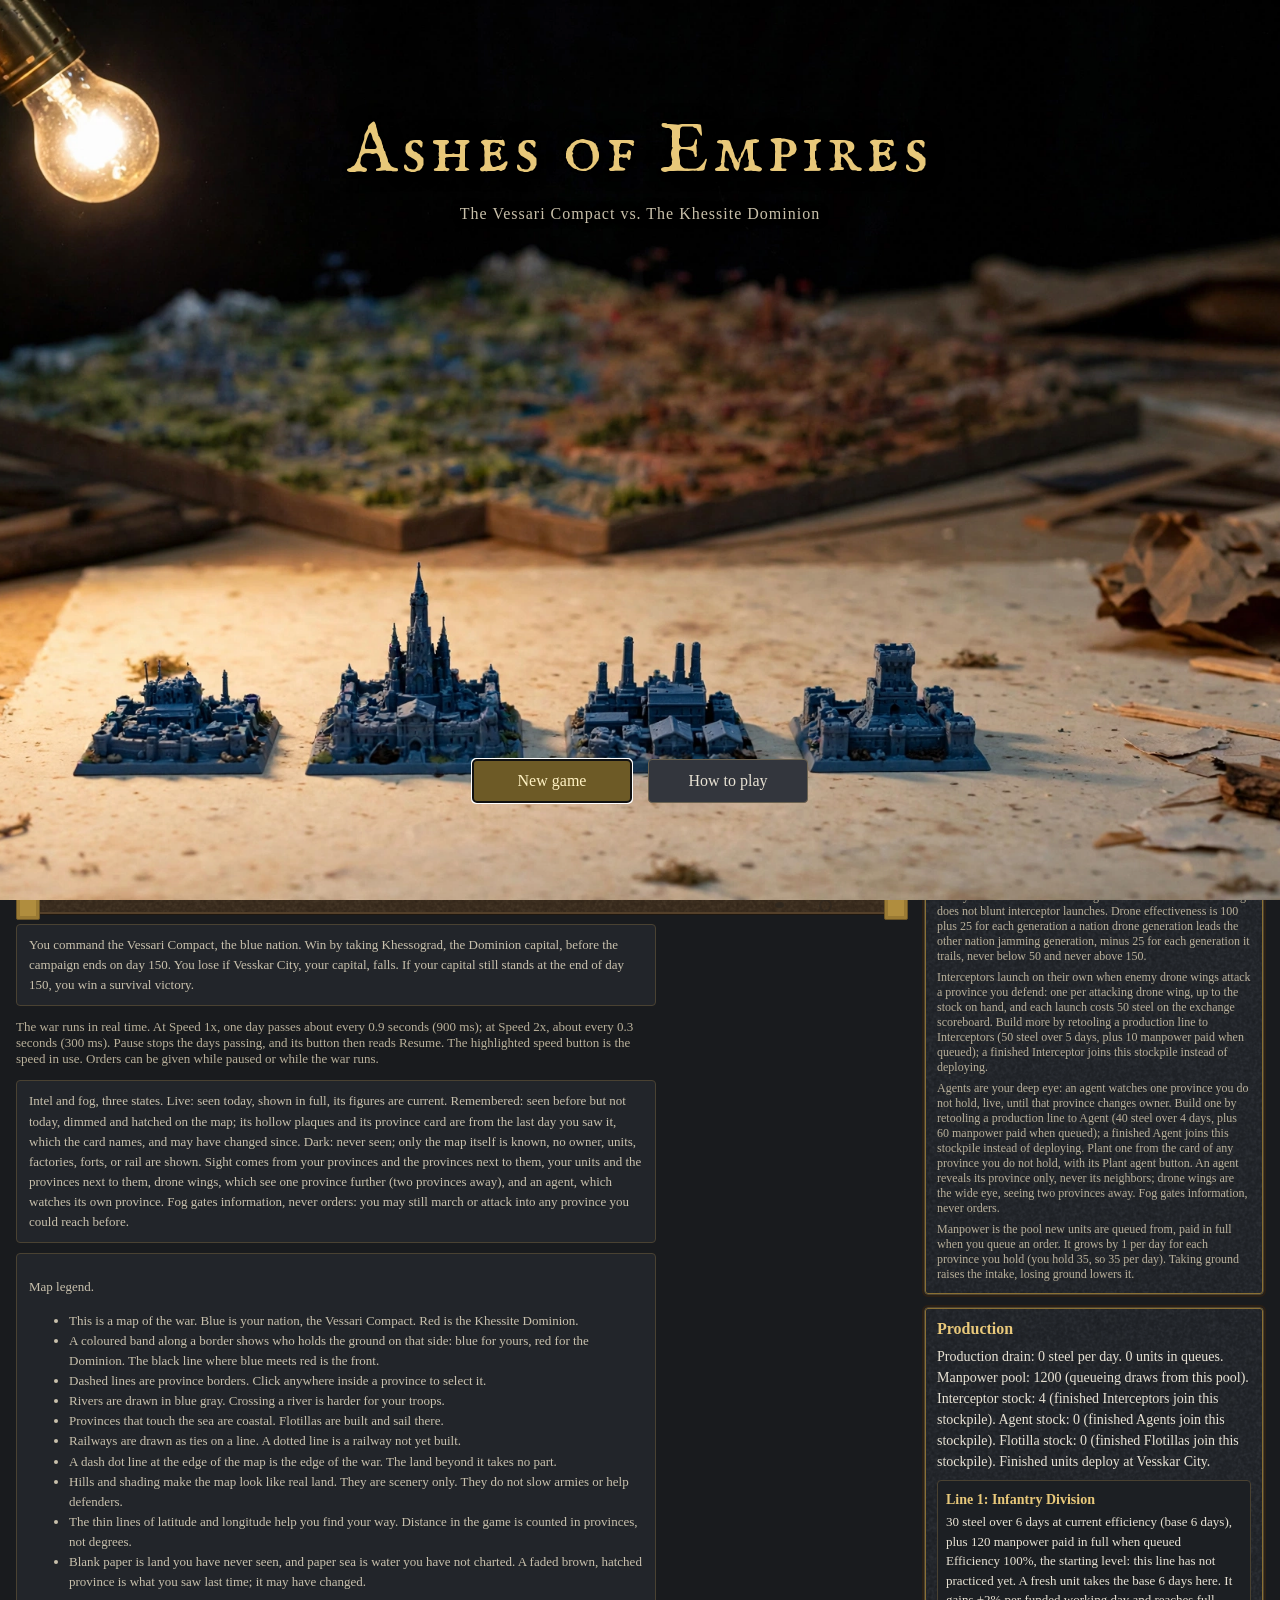
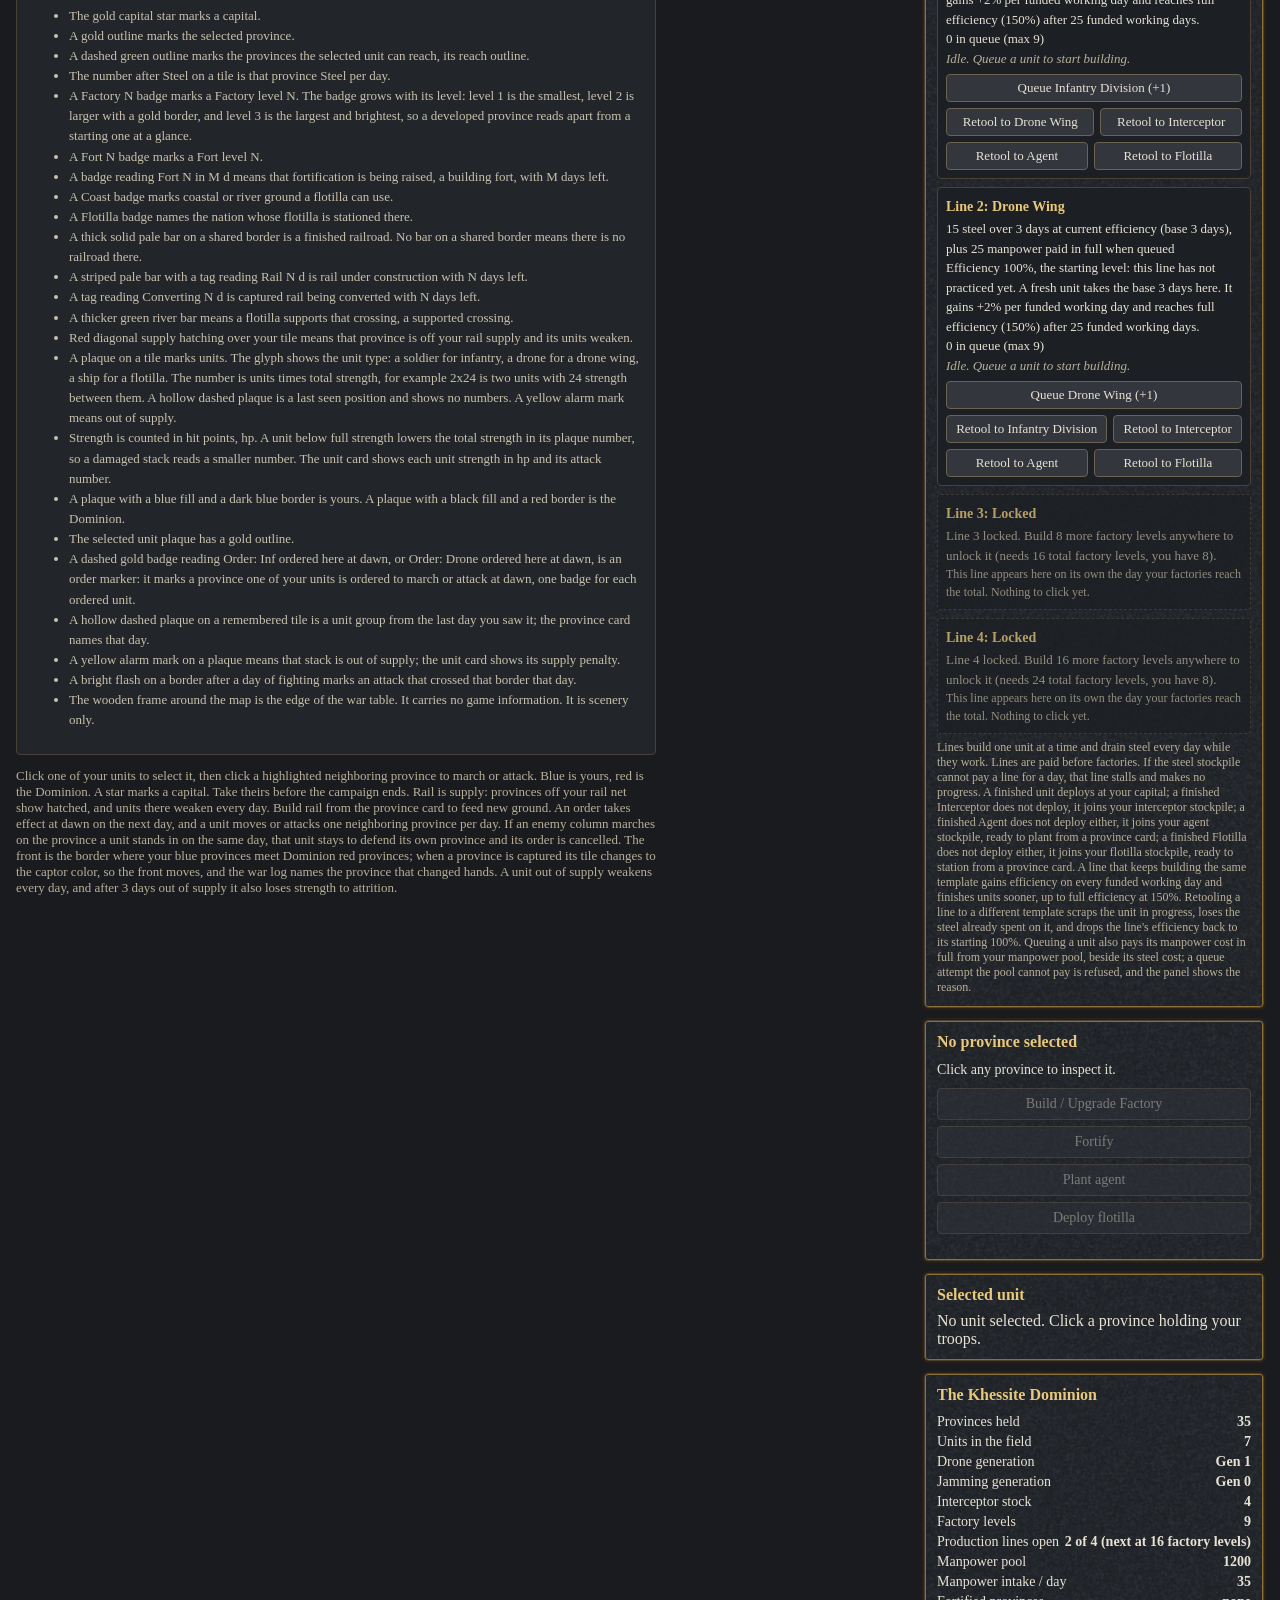
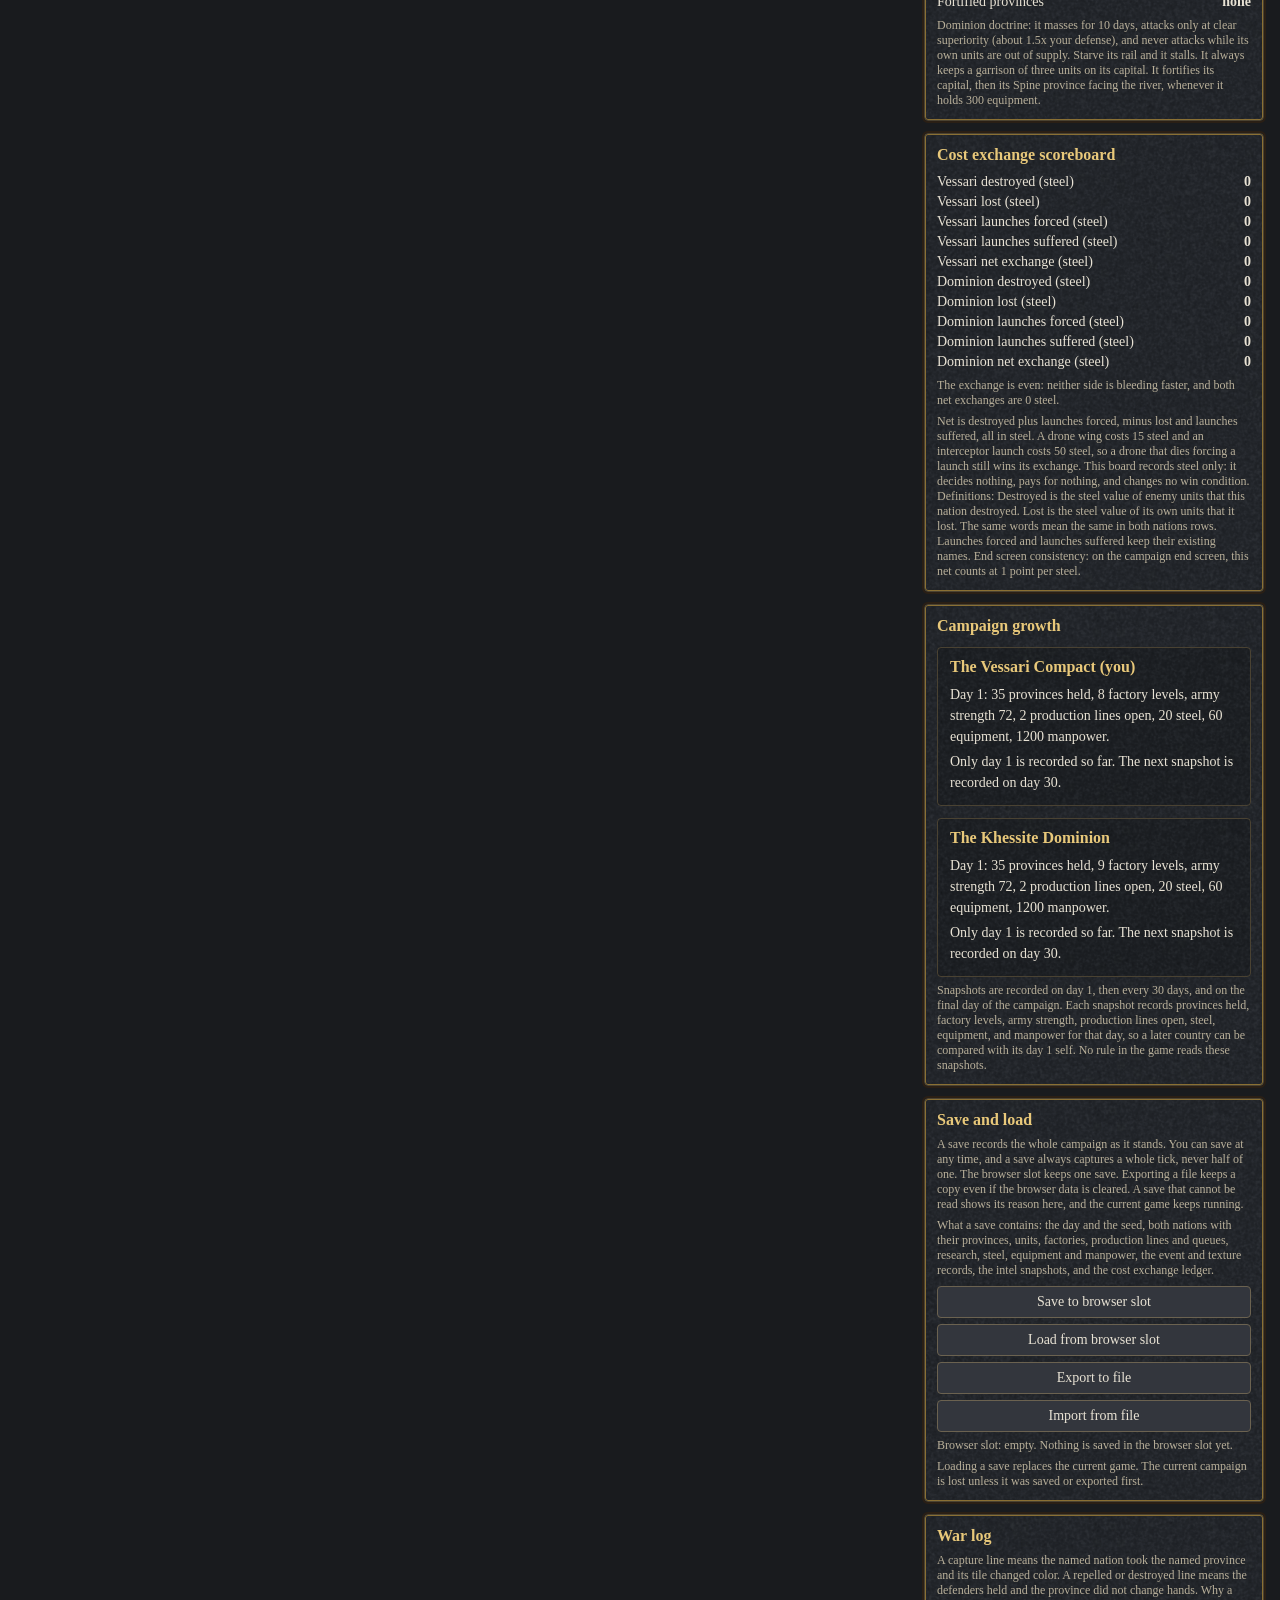
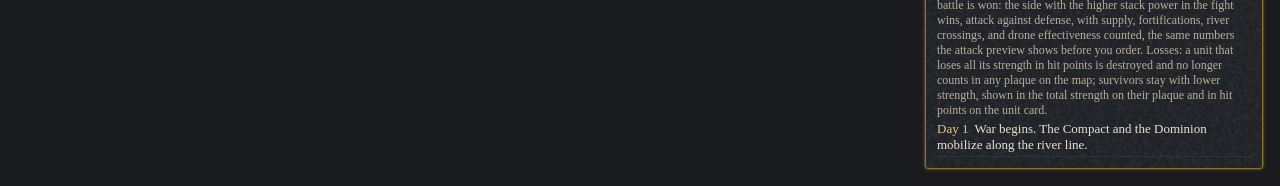
==== commit 9fb40202: "Cycle 23 Step 21b-3: interim title F01, SC-TTL admitted and wired" ====
--- a/index.html
+++ b/index.html
@@ -318,6 +318,27 @@
   </div>
 </div>
 
+<div id="title-overlay" class="overlay title-overlay" role="dialog" aria-modal="true" aria-labelledby="title-wordmark">
+  <div class="title-wordmark-block">
+    <h1 id="title-wordmark">Ashes of Empires</h1>
+    <p class="title-subtitle">The Vessari Compact vs. The Khessite Dominion</p>
+  </div>
+  <div id="title-how" class="hidden">
+    <p>You command the Vessari Compact, the blue nation. Win by taking Khessograd, the Dominion
+    capital, before the campaign ends on day 150. You lose if Vesskar City, your capital, falls.
+    If your capital still stands at the end of day 150, you win a survival victory.</p>
+    <p>Click one of your units, then click a highlighted neighbouring province to march or attack.
+    An order takes effect at dawn on the next day. Rail is supply: units off the rail net weaken
+    every day.</p>
+    <p>The war runs in real time and can be paused at any moment.</p>
+    <button id="btn-title-back" type="button">Back</button>
+  </div>
+  <div id="title-buttons">
+    <button id="btn-title-new" type="button" class="primary">New game</button>
+    <button id="btn-title-how" type="button">How to play</button>
+  </div>
+</div>
+
 <script src="js/sim.js"></script>
 <script src="js/adapter.js"></script>
 <script src="js/plaques.js"></script>
--- a/css/style.css
+++ b/css/style.css
@@ -484,3 +484,63 @@
    box-shadow only, so border, padding, layout, colour and the TX-PNL wiring
    of the .card rule above stay exactly as they were. */
 .card { outline: 2px solid #2a1f15; outline-offset: 0; box-shadow: inset 0 0 0 1px #8a7034; }
+
+/* Cycle 23 Step 21b-3: F01 interim title screen. The admitted SC-TTL scene
+   is the background, the wordmark is typeset in code in the upper third,
+   and the two buttons sit centered in the lower third. It stacks above the
+   other overlays (z-index 50) and shows only at page load. */
+.title-overlay {
+  z-index: 60;
+  background: #0a0b0d;
+  background-image: url("../assets/scenes/sc-ttl-interim.png");
+  background-size: cover;
+  background-position: center;
+  flex-direction: column;
+  align-items: stretch;
+  justify-content: flex-start;
+  text-align: center;
+  overflow-y: auto;
+}
+.title-wordmark-block { padding-top: 10vh; }
+#title-wordmark {
+  margin: 0;
+  font-family: "IM Fell English SC", Georgia, serif;
+  font-weight: normal;
+  font-size: clamp(40px, 7vw, 72px);
+  letter-spacing: 4px;
+  color: #e8c87a;
+  text-shadow: 0 2px 4px #000, 0 0 18px rgba(0, 0, 0, 0.85);
+}
+.title-subtitle {
+  margin: 8px 0 0;
+  color: #c9c0aa;
+  font-size: 16px;
+  letter-spacing: 1px;
+  text-shadow: 0 1px 3px #000, 0 0 10px rgba(0, 0, 0, 0.85);
+}
+#title-buttons {
+  margin-top: auto;
+  padding-bottom: 9vh;
+  display: flex;
+  flex-direction: row;
+  flex-wrap: wrap;
+  justify-content: center;
+  gap: 16px;
+}
+#title-buttons button { min-height: 44px; min-width: 160px; font-size: 16px; }
+#title-how {
+  text-align: left;
+  max-width: 640px;
+  margin: auto;
+  background: rgba(16, 17, 19, 0.88);
+  border: 1px solid #4a4232;
+  padding: 16px 20px;
+  line-height: 1.55;
+}
+#title-how p { margin: 0 0 10px; }
+#title-how button { min-height: 44px; }
+/* Pin the hidden states at id specificity so no display value set above
+   defeats the shared .hidden rule (the #banner.hidden lesson). */
+#title-overlay.hidden { display: none; }
+#title-buttons.hidden { display: none; }
+#title-how.hidden { display: none; }
